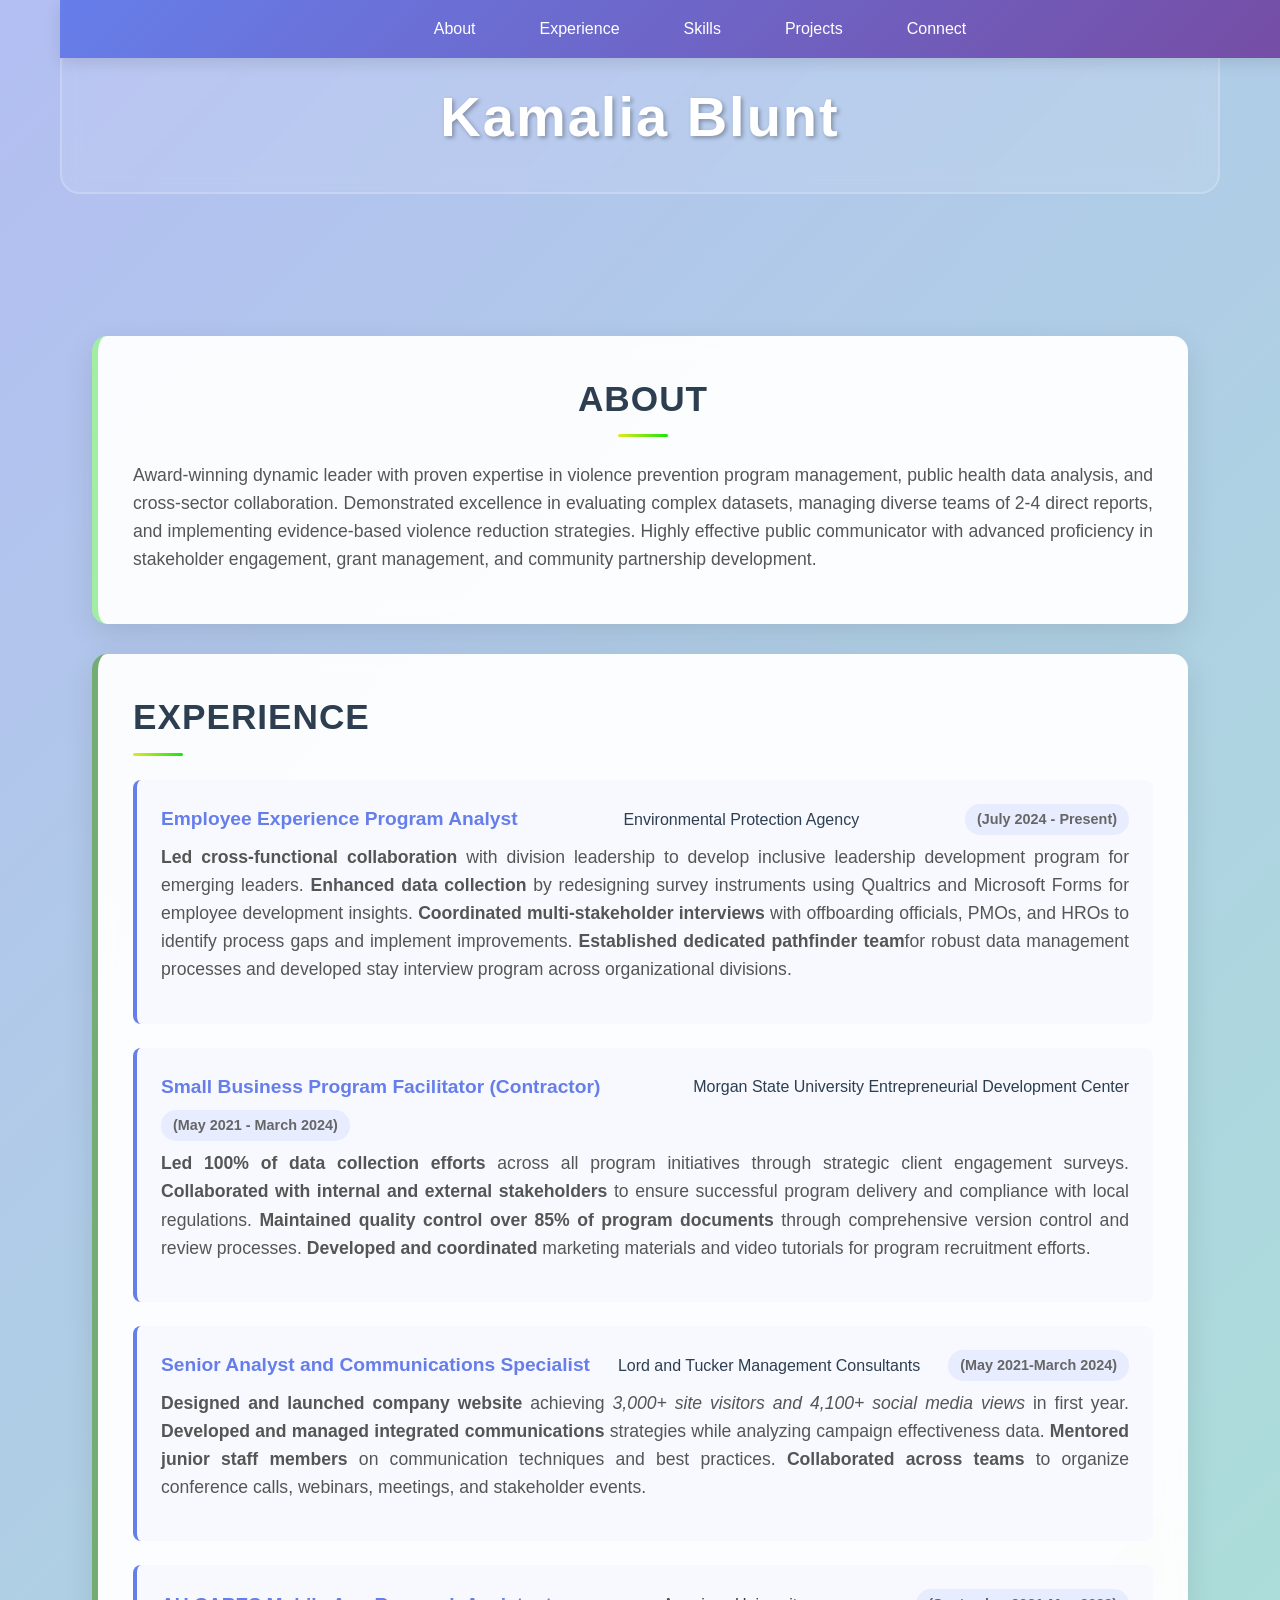
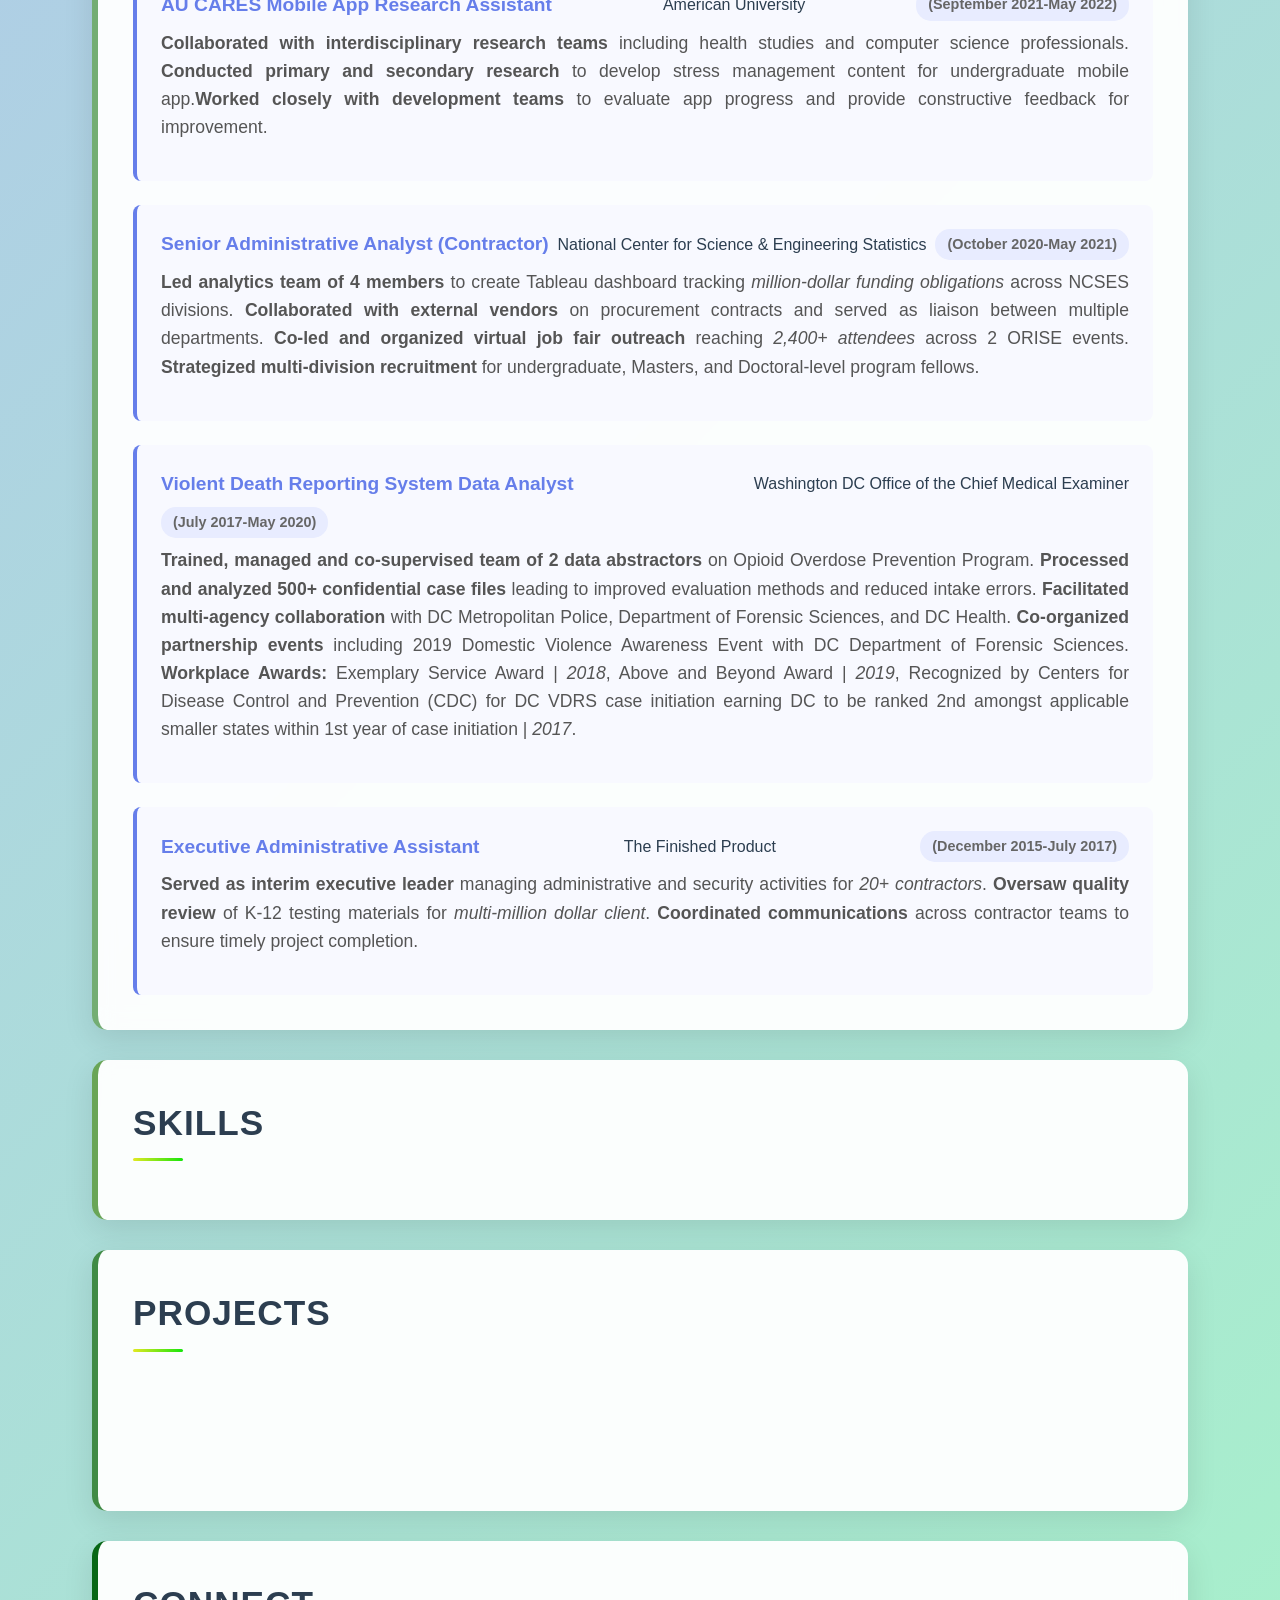
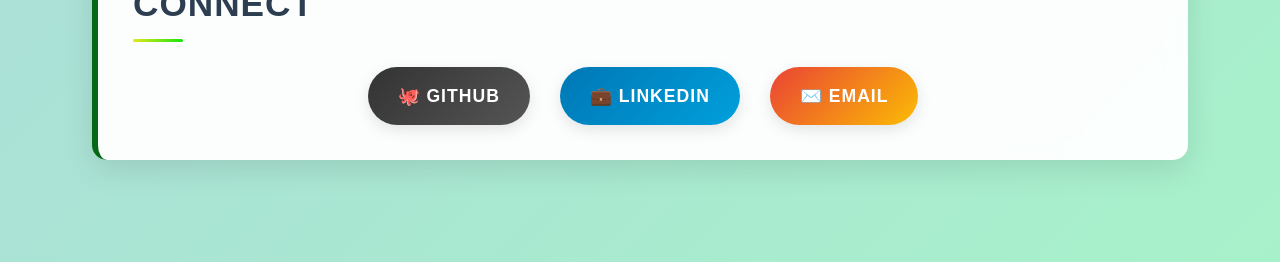
==== index.html @ 74ef7df6 "formatted styles added" ====
<!DOCTYPE html>
<html lang="en">
<head>
    <title>Kamalia Blunt's Portfolio</title>
    <meta charset="UTF-8">
    <meta name="viewport" content="width=device-width, initial-scale=1.0">
    <meta name="description" content="Kamalia's personal portfolio showcasing skills and experience">
    <meta name="keywords" content="JavaScript, portfolio">
     <link rel="stylesheet" href="css/index.css">
</head>
<body>
    <h1>Kamalia Blunt</h1>
        <header>
        <nav>
            <ul class="nav-menu">
                <li><a href="#About">About</a></li>
                <li><a href="#Experience">Experience</a></li>
                <li><a href="#Skills">Skills</a></li>
                <li><a href="#Projects">Projects</a></li>
                <li><a href="#Connect">Connect</a></li>
            </ul>
        </nav>
    </header>
    
    <main>
    <section id="About">
        <h2>About</h2>
        <p>Award-winning dynamic leader with proven expertise in violence prevention program management, public health data analysis, and cross-sector collaboration. Demonstrated excellence in evaluating complex datasets, managing diverse teams of 2-4 direct reports, and implementing evidence-based violence reduction strategies. Highly effective public communicator with advanced proficiency in stakeholder engagement, grant management, and community partnership development.</p>
    </section>
    
    <section id="Experience">
        <h2>Experience</h2>
        <div class="experience-container">
                <div class="job">
                    <div class="job-header">
                        <h3 class="job-title">Employee Experience Program Analyst</h3>
                        <span class="company">Environmental Protection Agency</span>
                        <span class="job-date">(July 2024 - Present)</span>
                    </div>
                    <p class="job-description"> <strong>Led cross-functional collaboration </strong>with division leadership to develop inclusive leadership development program for emerging leaders. <strong>Enhanced data collection</strong> by redesigning survey instruments using Qualtrics and Microsoft Forms for employee development insights. <strong>Coordinated multi-stakeholder interviews </strong>with offboarding officials, PMOs, and HROs to identify process gaps and implement improvements. <strong>Established dedicated pathfinder team</strong>for robust data management processes and developed stay interview program across organizational divisions.
</p>
                </div>

                                <div class="job">
                    <div class="job-header">
                        <h3 class="job-title">Small Business Program Facilitator (Contractor) </h3>
                        <span class="company">Morgan State University Entrepreneurial Development Center</span>
                        <span class="job-date">(May 2021 - March 2024)</span>
                    </div>
                    <p class="job-description"> <strong>Led 100% of data collection efforts</strong> across all program initiatives through strategic client engagement surveys. <strong> Collaborated with internal and external stakeholders </strong> to ensure successful program delivery and compliance with local regulations. <strong> Maintained quality control over 85% of program documents</strong> through comprehensive version control and review processes. <strong>Developed and coordinated </strong>marketing materials and video tutorials for program recruitment efforts.
</p>
                </div>
                
                                <div class="job">
                    <div class="job-header">
                        <h3 class="job-title">Senior Analyst and Communications Specialist</h3>
                        <span class="company">Lord and Tucker Management Consultants</span>
                        <span class="job-date">(May 2021-March 2024) </span>
                    </div>
                    <p class="job-description"> <strong>Designed and launched company website </strong>achieving <em>3,000+ site visitors and 4,100+ social media views </em>in first year. <strong>Developed and managed integrated communications </strong>strategies while analyzing campaign effectiveness data. <strong>Mentored junior staff members  </strong>on communication techniques and best practices. <strong>Collaborated across teams </strong>to organize conference calls, webinars, meetings, and stakeholder events.
</p>
                </div>

                                <div class="job">
                    <div class="job-header">
                        <h3 class="job-title">AU CARES Mobile App Research Assistant</h3>
                        <span class="company">American University</span>
                        <span class="job-date">(September 2021-May 2022) </span>
                    </div>
                    <p class="job-description"> <strong>Collaborated with interdisciplinary research teams </strong>including health studies and computer science professionals. <strong>Conducted primary and secondary research </strong> to develop stress management content for undergraduate mobile app.<strong>Worked closely with development teams </strong> to evaluate app progress and provide constructive feedback for improvement.
</p>
                </div>


                                <div class="job">
                    <div class="job-header">
                        <h3 class="job-title">Senior Administrative Analyst (Contractor)</h3>
                        <span class="company">National Center for Science & Engineering Statistics</span>
                        <span class="job-date">(October 2020-May 2021) </span>
                    </div>
                    <p class="job-description"> <strong>Led analytics team of 4 members</strong> to create Tableau dashboard tracking <em>million-dollar funding obligations</em> across NCSES divisions. <strong>Collaborated with external vendors </strong> on procurement contracts and served as liaison between multiple departments. <strong>Co-led and organized virtual job fair outreach </strong> reaching <em> 2,400+ attendees </em> across 2 ORISE events. <strong>Strategized multi-division recruitment</strong> for undergraduate, Masters, and Doctoral-level program fellows.
</p>
                </div>

                                <div class="job">
                    <div class="job-header">
                        <h3 class="job-title">Violent Death Reporting System Data Analyst </h3>
                        <span class="company">Washington DC Office of the Chief Medical Examiner</span>
                        <span class="job-date">(July 2017-May 2020) </span>
                    </div>
                    <p class="job-description"> <strong>Trained, managed and co-supervised team of 2 data abstractors </strong> on Opioid Overdose Prevention Program. <strong>Processed and analyzed 500+ confidential case files </strong> leading to improved evaluation methods and reduced intake errors. <strong>Facilitated multi-agency collaboration </strong> with DC Metropolitan Police, Department of Forensic Sciences, and DC Health. <strong>Co-organized partnership events </strong> including 2019 Domestic Violence Awareness Event with DC Department of Forensic Sciences. <strong>Workplace Awards: </strong> Exemplary Service Award | <em>2018</em>, Above and Beyond Award | <em>2019</em>, Recognized by Centers for Disease Control and Prevention (CDC) for DC VDRS case initiation earning DC to be ranked 2nd amongst applicable smaller states within 1st year of case initiation | <em>2017</em>. 
</p>
                </div>

                                <div class="job">
                    <div class="job-header">
                        <h3 class="job-title">Executive Administrative Assistant</h3>
                        <span class="company">The Finished Product</span>
                        <span class="job-date">(December 2015-July 2017) </span>
                    </div>
                    <p class="job-description"> <strong>Served as interim executive leader </strong>managing administrative and security activities for <em>20+ contractors</em>. <strong>Oversaw quality review</strong> of K-12 testing materials for <em>multi-million dollar client</em>. <strong>Coordinated communications </strong>across contractor teams to ensure timely project completion. 
</p>
                </div>
            </div>
        </section>

        <section id="Skills">
            <h2>Skills</h2>
            <ul class="skills-list">
            <!-- Content will be added via JavaScript later -->
             </ul>
    </section>

    <section id="Projects">
            <h2>Projects</h2>
            <ul class="projects-list">
                <!-- GitHub projects will be added via API call using JavaScript -->
            </ul>
        </section>

    <section id="Connect">
            <h2>Connect</h2>
            <div class="social-container">
                <a href="https://github.com/B1untKam" target="_blank" class="social-link github">
                <span class="social-icon">🐙</span>
                <span class="social-text">GitHub</span>
    </a>
                <a href="https://www.linkedin.com/in/kamalia-b-18064666/" target="_blank" class="social-link linkedin">
                <span class="social-icon">💼</span>
                <span class="social-text">LinkedIn</span>
    </a>
                <a href="mailto:Blunt.Kamalia@gmail.com" class="social-link">
                <span class="social-icon">✉️</span>
                <span class="social-text">Email</span>
    </a>
  </div>
</section>
    </main>
</body>
</html>
---- css/index.css ----
:root {
            /* Colors */
            --primary-gradient: linear-gradient(135deg, #667eea 0%, #764ba2 100%);
            --background-gradient: linear-gradient(135deg, #b3bef2 0%, #a7f1ca 100%);
            --accent-gradient: linear-gradient(90deg, #e2e922, #17e50c);
            --section-bg: rgba(255, 255, 255, 0.95);
            --text-primary: #2c3e50;
            --text-secondary: #555555;
            --text-light: #666;
            
            /* Spacing */
            --spacing-xs: 0.5rem;
            --spacing-sm: 1rem;
            --spacing-md: 1.5rem;
            --spacing-lg: 2rem;
            --spacing-xl: 3rem;
            
            /* Border radius */
            --radius-sm: 8px;
            --radius-md: 15px;
            --radius-lg: 20px;
            --radius-full: 50px;
            
            /* Shadows */
            --shadow-light: 0 5px 15px rgba(0, 0, 0, 0.1);
            --shadow-medium: 0 10px 30px rgba(0, 0, 0, 0.1);
            --shadow-heavy: 0 15px 40px rgba(0, 0, 0, 0.15);
            
            /* Transitions */
            --transition-base: all 0.3s ease;
            --transition-slow: all 0.6s ease;
        }
 * {
            margin: 0;
            padding: 0;
            box-sizing: border-box;
        }

        @import url('https://fonts.googleapis.com/css2?family=Inter:wght@300;400;600;700&display=swap');

        body {
            font-family: 'Inter', sans-serif;
            background: var(--background-gradient);
            color: var(--text-primary);
            line-height: 1.6;
            min-height: 100vh;
            max-width: 1200px;
            margin: 0 auto;
            padding: 40px 20px;
        }

        /* ===== TYPOGRAPHY ===== */
        h1 {
            color: #ffffff;
            font-size: 3.5em;
            font-weight: 700;
            text-align: center;
            margin-bottom: 50px;
            text-shadow: 2px 2px 4px rgba(0, 0, 0, 0.3);
            letter-spacing: 2px;
            background: rgba(255, 255, 255, 0.1);
            padding: 30px;
            border-radius: var(--radius-lg);
            backdrop-filter: blur(10px);
            border: 2px solid rgba(255, 255, 255, 0.2);
        }

        h2 {
            color: var(--text-primary);
            font-size: 2.2em;
            font-weight: 600;
            margin-bottom: var(--spacing-md);
            text-transform: uppercase;
            letter-spacing: 1px;
            position: relative;
            padding-bottom: 10px;
        }

        h2::after {
            content: '';
            position: absolute;
            bottom: 0;
            left: 0;
            width: 50px;
            height: 3px;
            background: var(--accent-gradient);
            border-radius: 2px;
        }

        p {
            font-size: 1.1em;
            font-weight: 400;
            color: var(--text-secondary);
            margin-bottom: var(--spacing-sm);
            text-align: justify;
        }

        /* ===== NAVIGATION ===== */
        header {
            background: var(--primary-gradient);
            padding: var(--spacing-sm) 0;
            position: fixed;
            top: 0;
            width: 100%;
            z-index: 1000;
            box-shadow: var(--shadow-light);
        }

        .nav-menu {
            display: flex;
            justify-content: center;
            list-style: none;
            gap: var(--spacing-lg);
        }

        .nav-menu a {
            color: white;
            text-decoration: none;
            font-weight: 500;
            padding: var(--spacing-xs) var(--spacing-sm);
            border-radius: 25px;
            transition: var(--transition-base);
        }

        .nav-menu a:hover {
            background: rgba(255, 255, 255, 0.2);
            transform: translateY(-2px);
        }

        /* ===== LAYOUT ===== */
        main {
            margin-top: 80px;
            max-width: 1200px;
            margin-left: auto;
            margin-right: auto;
            padding: var(--spacing-lg);
        }

        /* ===== SECTIONS ===== */
        section {
            background: var(--section-bg);
            margin: 30px 0;
            padding: 35px;
            border-radius: var(--radius-md);
            box-shadow: var(--shadow-medium);
            backdrop-filter: blur(10px);
            transition: var(--transition-base);
            animation: fadeInUp 0.6s ease forwards;
        }

        section:hover {
            transform: translateY(-5px);
            box-shadow: var(--shadow-heavy);
        }

        /* Section-specific border colors */
        #About {
            border-left: 6px solid #a1eda4;
            text-align: center;
            animation-delay: 0.1s;
        }

        #About h2::after {
            left: 50%;
            transform: translateX(-50%);
        }

        #Experience {
            border-left: 6px solid #73ad73;
            animation-delay: 0.2s;
        }

        #Skills {
            border-left: 6px solid #69a556;
            animation-delay: 0.3s;
        }

        #Projects {
            border-left: 6px solid #408b45;
            animation-delay: 0.4s;
        }

        #Connect {
            border-left: 6px solid #086716;
            animation-delay: 0.5s;
        }

        /* ===== EXPERIENCE SECTION ===== */
        .experience-container {
            display: flex;
            flex-direction: column;
            gap: var(--spacing-md);
        }

        .job {
            padding: var(--spacing-md);
            border-left: 4px solid #667eea;
            background: #f8f9ff;
            border-radius: var(--radius-sm);
            transition: var(--transition-base);
        }

        .job:hover {
            transform: translateX(5px);
            box-shadow: 0 3px 10px rgba(102, 126, 234, 0.2);
        }

        .job-header {
            display: flex;
            justify-content: space-between;
            align-items: center;
            margin-bottom: var(--spacing-xs);
            flex-wrap: wrap;
            gap: var(--spacing-xs);
        }

        .job-title {
            color: #667eea;
            font-size: 1.2rem;
            margin: 0;
        }

        .job-date {
            color: var(--text-light);
            font-weight: bold;
            background: #e8ecff;
            padding: 0.25rem 0.75rem;
            border-radius: 15px;
            font-size: 0.9rem;
        }

        .job-description {
            color: var(--text-secondary);
            line-height: 1.6;
            margin-top: var(--spacing-xs);
        }

        /* ===== SKILLS SECTION ===== */
        .experience-grid {
            display: grid;
            grid-template-columns: repeat(auto-fit, minmax(300px, 1fr));
            gap: var(--spacing-sm);
            margin-top: 25px;
        }

        .experience-item {
            background: linear-gradient(135deg, #f093fb 0%, #f5576c 100%);
            color: white;
            padding: var(--spacing-sm);
            border-radius: 12px;
            font-weight: 500;
            box-shadow: 0 5px 15px rgba(240, 147, 251, 0.3);
            transition: var(--transition-base);
            position: relative;
            overflow: hidden;
        }

        .experience-item::before {
            content: '▶';
            position: absolute;
            top: 15px;
            right: 15px;
            font-size: 1.2em;
            opacity: 0.7;
        }

        .experience-item:hover {
            transform: translateY(-3px);
            box-shadow: 0 8px 25px rgba(240, 147, 251, 0.4);
        }

        .skill-title {
            font-weight: 600;
            margin-bottom: 8px;
            font-size: 1.1em;
        }

        .skill-description {
            font-weight: 400;
            opacity: 0.95;
            line-height: 1.5;
        }

        /* ===== PROJECTS SECTION ===== */
        .projects-list {
            list-style: none;
            min-height: 100px;
            display: flex;
            align-items: center;
            justify-content: center;
            color: #888;
            font-style: italic;
        }

        .projects-list:empty::after {
            content: "Projects will be loaded via JavaScript...";
        }

        /* ===== CONNECT SECTION ===== */
        .social-container {
            display: flex;
            justify-content: center;
            gap: 30px;
            flex-wrap: wrap;
            margin-top: 25px;
        }

        .social-link {
            display: inline-block;
            padding: 15px 30px;
            text-decoration: none;
            font-weight: 600;
            font-size: 1.1em;
            border-radius: var(--radius-full);
            transition: var(--transition-base);
            text-transform: uppercase;
            letter-spacing: 1px;
            position: relative;
            overflow: hidden;
            box-shadow: var(--shadow-light);
        }

        /* Social link variants */
        .social-link[href*="github"] {
            background: linear-gradient(135deg, #333333, #555555);
            color: white;
        }

        .social-link[href*="github"]:hover {
            background: linear-gradient(135deg, #555555, #777777);
        }

        .social-link[href*="linkedin"] {
            background: linear-gradient(135deg, #0077B5, #00A0DC);
            color: white;
        }

        .social-link[href*="linkedin"]:hover {
            background: linear-gradient(135deg, #00A0DC, #0077B5);
        }

        .social-link[href*="mailto"] {
            background: linear-gradient(135deg, #EA4335, #FBBC04);
            color: white;
        }

        .social-link[href*="mailto"]:hover {
            background: linear-gradient(135deg, #FBBC04, #EA4335);
        }

        .social-link:hover {
            transform: translateY(-3px);
            box-shadow: 0 10px 25px rgba(0, 0, 0, 0.2);
        }

        /* ===== ANIMATIONS ===== */
        @keyframes fadeInUp {
            from {
                opacity: 0;
                transform: translateY(30px);
            }
            to {
                opacity: 1;
                transform: translateY(0);
            }
        }

        /* ===== RESPONSIVE DESIGN ===== */
        @media (max-width: 768px) {
            body {
                padding-top: 100px;
                padding-left: 10px;
                padding-right: 10px;
            }
            
            .nav-menu {
                gap: 15px;
                padding: 10px;
            }
            
            .nav-menu a {
                padding: 8px 15px;
                font-size: 1em;
            }
            
            h1 {
                font-size: 2.5em;
                padding: var(--spacing-sm);
                margin: 30px 0;
            }
            
            section {
                padding: 25px;
                margin: var(--spacing-sm) 0;
            }
            
            .experience-container {
                gap: 15px;
            }
            
            .job-header {
                flex-direction: column;
                align-items: flex-start;
                gap: 5px;
            }
            
            .job-date {
                align-self: flex-start;
            }

        .social-container {
        display: flex;
        flex-direction: column;
        align-items: center;
        gap: var(--spacing-sm);
        padding: 20px; 
        }

        .social-link {
        width: 200px;
        text-align: center;
        padding: 12px 24px;
        background-color: #007bff;
        color: white;
        text-decoration: none;
        border-radius: 6px;
        border: none;
        font-weight: 500;
        transition: all 0.3s ease;
        display: inline-block;
        cursor: pointer;
        }

        .social-link:hover {
        background-color: #0056b3;
        transform: translateY(-2px);
        box-shadow: 0 4px 8px rgba(0, 0, 0, 0.2);
        }

        .social-link:active {
        transform: translateY(0);
        }
        }
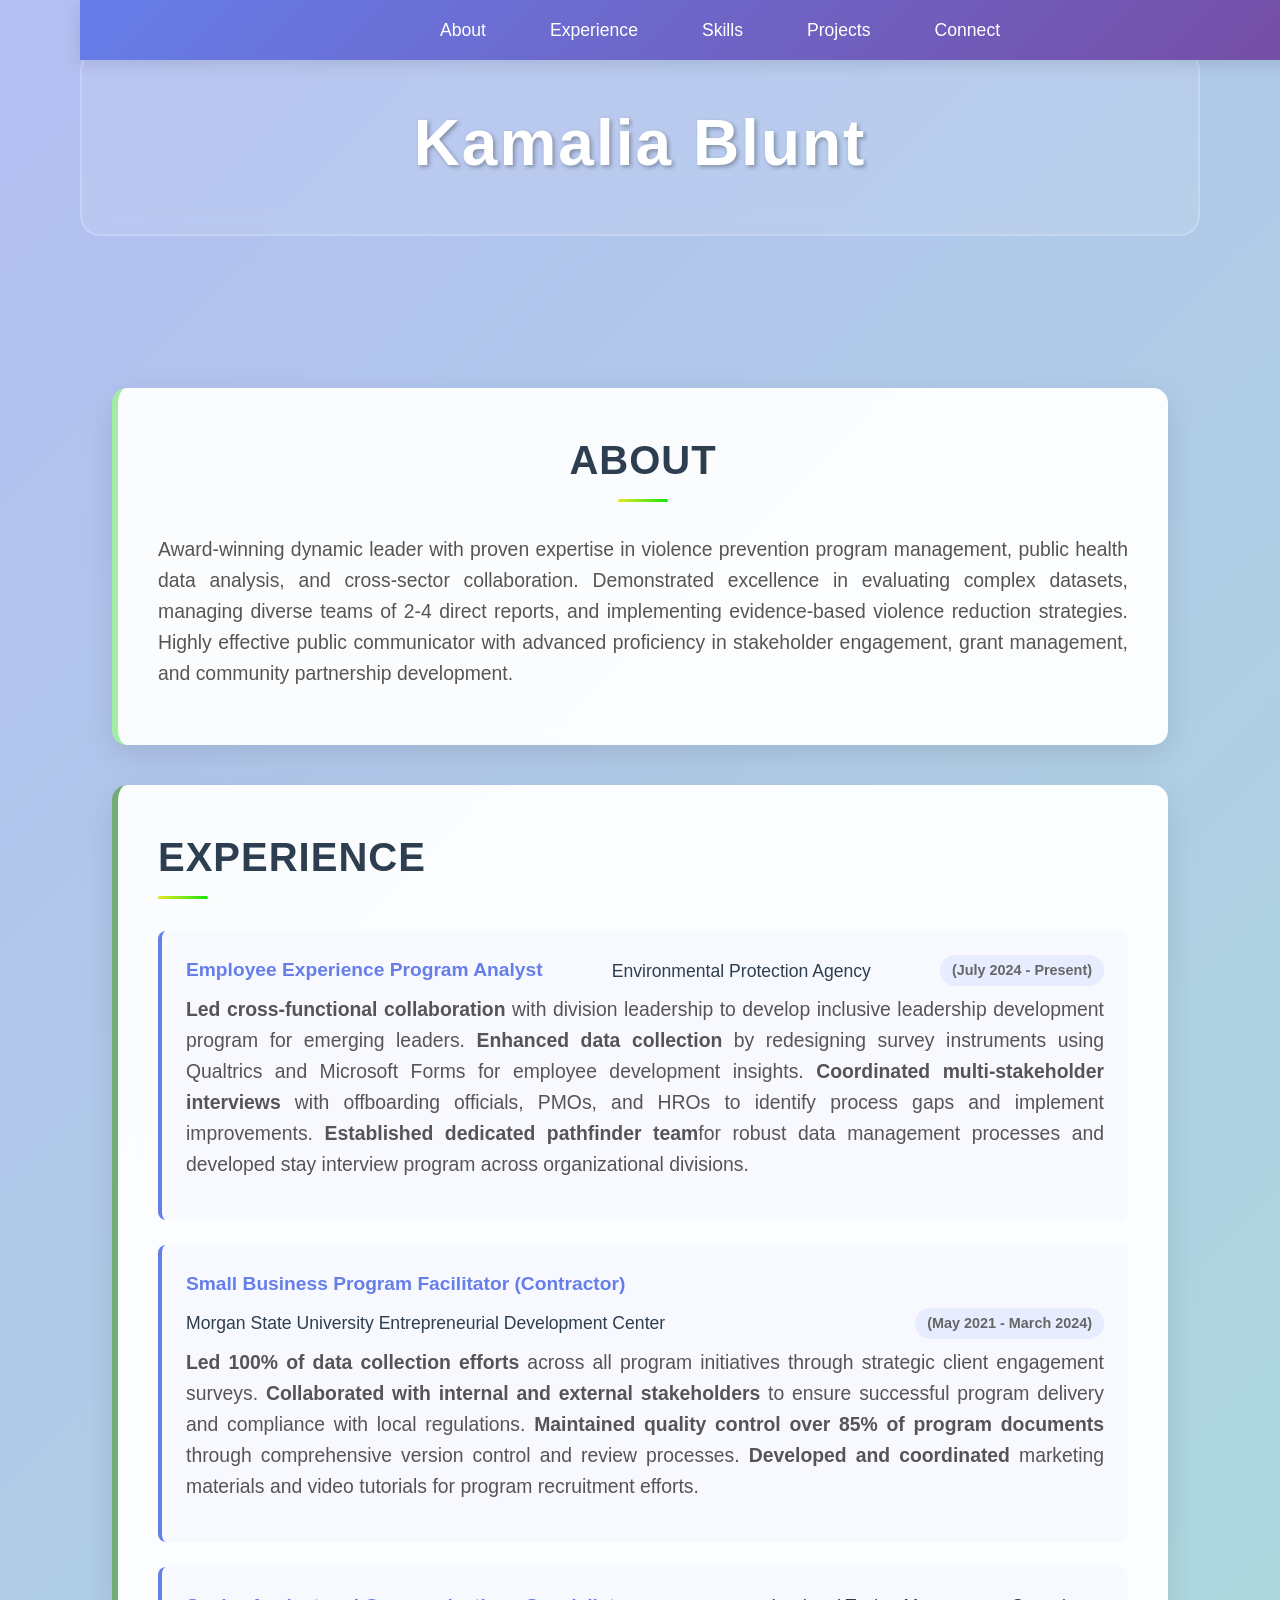
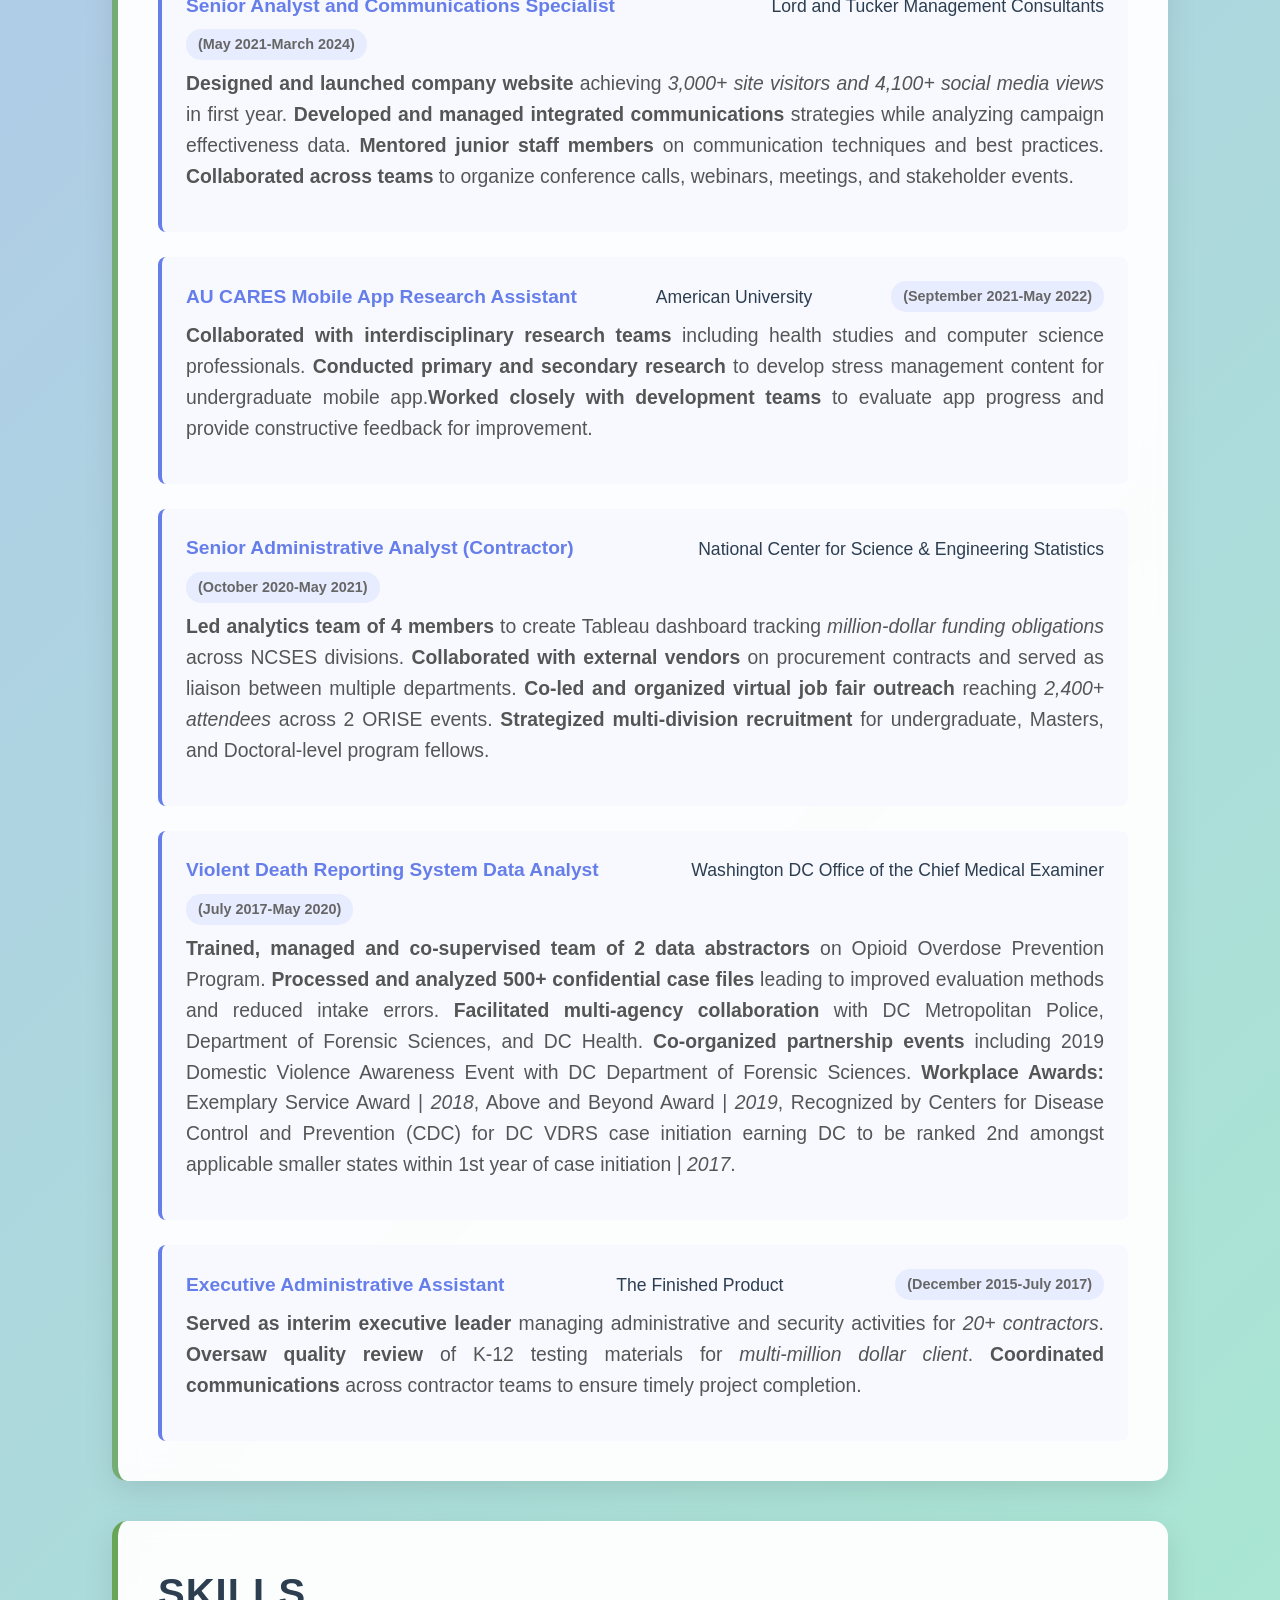
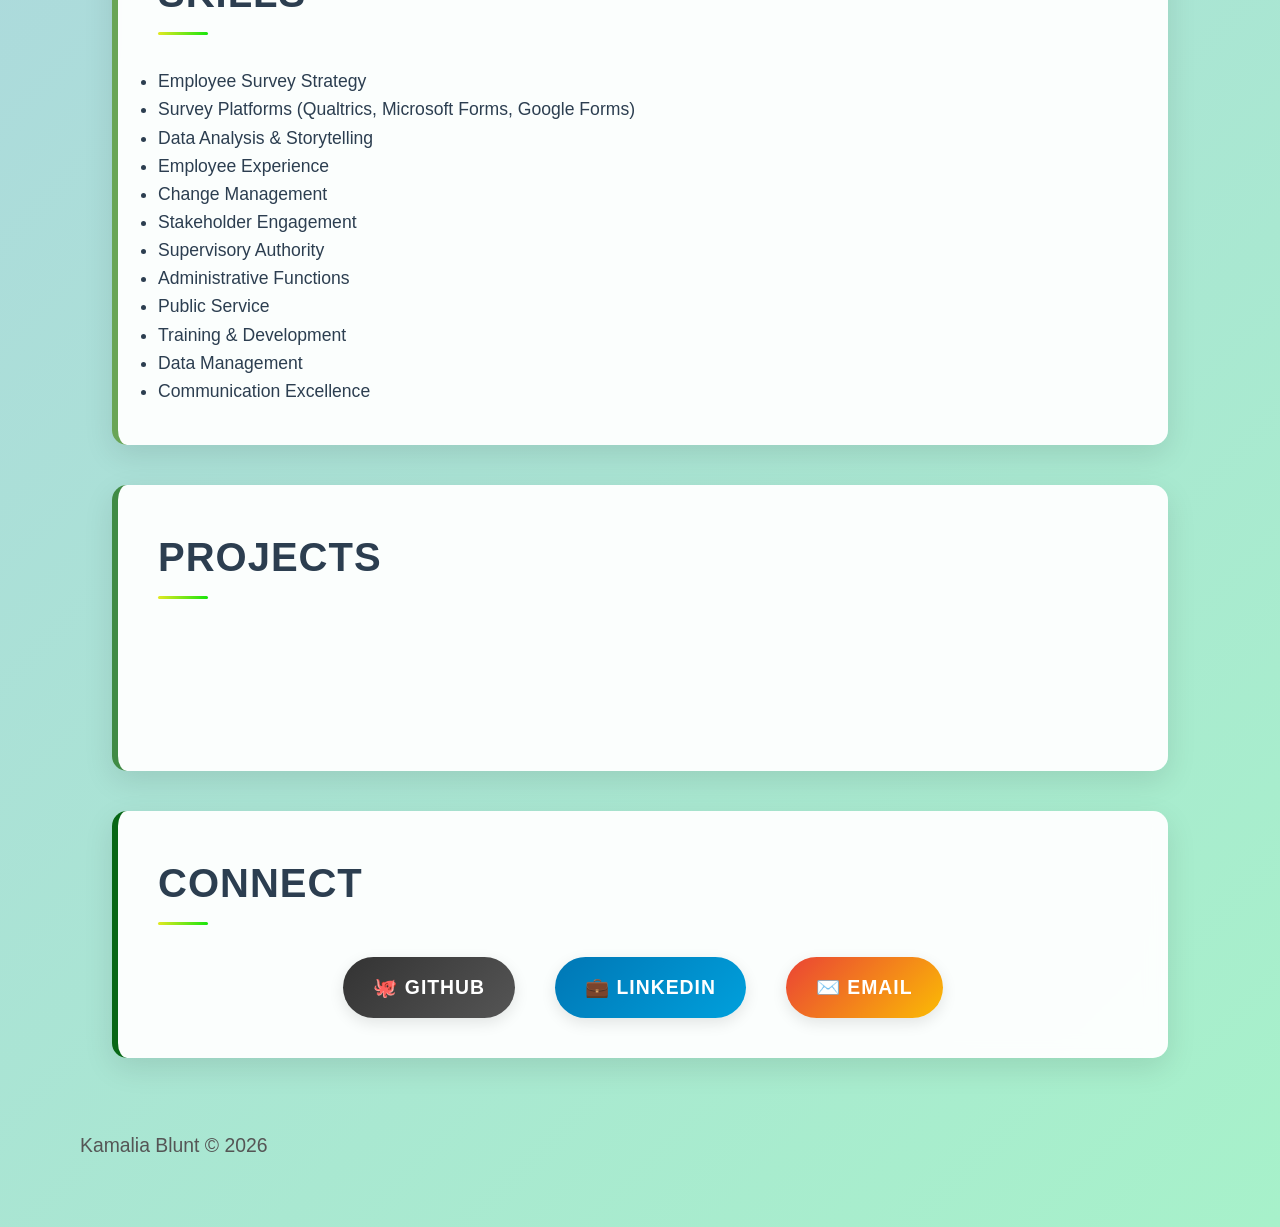
==== commit 0193065a: "js added, created footer and skills" ====
--- a/index.html
+++ b/index.html
@@ -136,5 +136,6 @@
   </div>
 </section>
     </main>
+    <script src="js/index.js"></script>
 </body>
 </html>
--- a/css/index.css
+++ b/css/index.css
@@ -366,60 +366,153 @@
         }
 
         /* ===== RESPONSIVE DESIGN ===== */
-        @media (max-width: 768px) {
-            body {
-                padding-top: 100px;
-                padding-left: 10px;
-                padding-right: 10px;
-            }
-            
-            .nav-menu {
-                gap: 15px;
-                padding: 10px;
-            }
-            
-            .nav-menu a {
-                padding: 8px 15px;
-                font-size: 1em;
-            }
-            
-            h1 {
-                font-size: 2.5em;
-                padding: var(--spacing-sm);
-                margin: 30px 0;
-            }
-            
-            section {
-                padding: 25px;
-                margin: var(--spacing-sm) 0;
-            }
-            
-            .experience-container {
-                gap: 15px;
-            }
-            
-            .job-header {
-                flex-direction: column;
-                align-items: flex-start;
-                gap: 5px;
-            }
-            
-            .job-date {
-                align-self: flex-start;
-            }
-
-        .social-container {
+       /* MOBILE FIRST MEDIA QUERIES */
+/* =========================== */
+
+/* TABLET STYLES (768px - 1024px) */
+@media (min-width: 768px) and (max-width: 1024px) {
+    /* Header changes */
+    h1 {
+        font-size: 3rem; /* 1st change */
+        letter-spacing: 1.5px; /* 2nd change */
+    }
+    
+    h2 {
+        font-size: 2rem; /* 1st change */
+        color: #764ba2; /* 2nd change */
+    }
+    
+    /* Navigation changes */
+    .nav-menu {
+        gap: 25px; /* 1st change */
+        padding: 15px 20px; /* 2nd change */
+    }
+    
+    /* Section changes */
+    section {
+        padding: 30px; /* 1st change */
+        margin: 25px 0; /* 2nd change */
+    }
+    
+    /* Experience grid for tablet */
+    .experience-grid {
+        grid-template-columns: repeat(2, 1fr); /* 1st change */
+        gap: 20px; /* 2nd change */
+    }
+    
+    /* Social container for tablet */
+    .social-container {
+        justify-content: space-around; /* 1st change */
+        gap: 20px; /* 2nd change */
+    }
+}
+
+/* DESKTOP STYLES (1025px and up) */
+@media (min-width: 1025px) {
+    /* Header changes */
+    h1 {
+        font-size: 4rem; /* 1st change */
+        padding: 40px; /* 2nd change */
+    }
+    
+    h2 {
+        font-size: 2.5rem; /* 1st change */
+        margin-bottom: 2rem; /* 2nd change */
+    }
+    
+    /* Body changes */
+    body {
+        padding: 50px 40px; /* 1st change */
+        font-size: 1.1rem; /* 2nd change */
+    }
+    
+    /* Section changes */
+    section {
+        padding: 40px; /* 1st change */
+        margin: 40px 0; /* 2nd change */
+    }
+    
+    /* Experience grid for desktop */
+    .experience-grid {
+        grid-template-columns: repeat(3, 1fr); /* 1st change */
+        gap: 30px; /* 2nd change */
+    }
+    
+    /* Social container for desktop */
+    .social-container {
+        gap: 40px; /* 1st change */
+        margin-top: 30px; /* 2nd change */
+    }
+    
+    /* Job container enhancement */
+    .experience-container {
+        display: grid; /* STRETCH GOAL: Converting to grid */
+        grid-template-columns: 1fr;
+        gap: 25px;
+    }
+}
+
+/* MOBILE STYLES (Updated your existing mobile query) */
+@media (max-width: 767px) {
+    body {
+        padding: 100px 10px 10px 10px; /* 1st change */
+        font-size: 0.9rem; /* 2nd change */
+    }
+    
+    .nav-menu {
+        gap: 10px; /* 1st change */
+        padding: 8px; /* 2nd change */
+    }
+    
+    .nav-menu a {
+        padding: 6px 12px; /* 1st change */
+        font-size: 0.9em; /* 2nd change */
+    }
+    
+    h1 {
+        font-size: 2.2em; /* 1st change */
+        padding: 20px; /* 2nd change */
+        margin: 20px 0;
+    }
+    
+    h2 {
+        font-size: 1.8rem; /* 1st change */
+        text-align: center; /* 2nd change */
+    }
+    
+    section {
+        padding: 20px; /* 1st change */
+        margin: 15px 0; /* 2nd change */
+    }
+    
+    .experience-container {
+        gap: 10px; /* 1st change */
+        display: flex; /* 2nd change - keeping flex for mobile */
+        flex-direction: column;
+    }
+    
+    .job-header {
+        flex-direction: column;
+        align-items: flex-start;
+        gap: 5px;
+    }
+    
+    .job-date {
+        align-self: flex-start;
+    }
+
+    .social-container {
         display: flex;
         flex-direction: column;
         align-items: center;
-        gap: var(--spacing-sm);
-        padding: 20px; 
-        }
-
-        .social-link {
-        width: 200px;
+        gap: 15px; /* 1st change */
+        padding: 15px; /* 2nd change */
+    }
+
+    .social-link {
+        width: 180px; /* 1st change */
+        padding: 10px 20px; /* 2nd change */
         text-align: center;
-        padding: 12px 24px;
         background-color: #007bff;
         color: white;
         text-decoration: none;
@@ -429,15 +522,15 @@
         transition: all 0.3s ease;
         display: inline-block;
         cursor: pointer;
-        }
-
-        .social-link:hover {
+    }
+
+    .social-link:hover {
         background-color: #0056b3;
         transform: translateY(-2px);
         box-shadow: 0 4px 8px rgba(0, 0, 0, 0.2);
-        }
-
-        .social-link:active {
+    }
+
+    .social-link:active {
         transform: translateY(0);
-        }
-        }+    }
+}
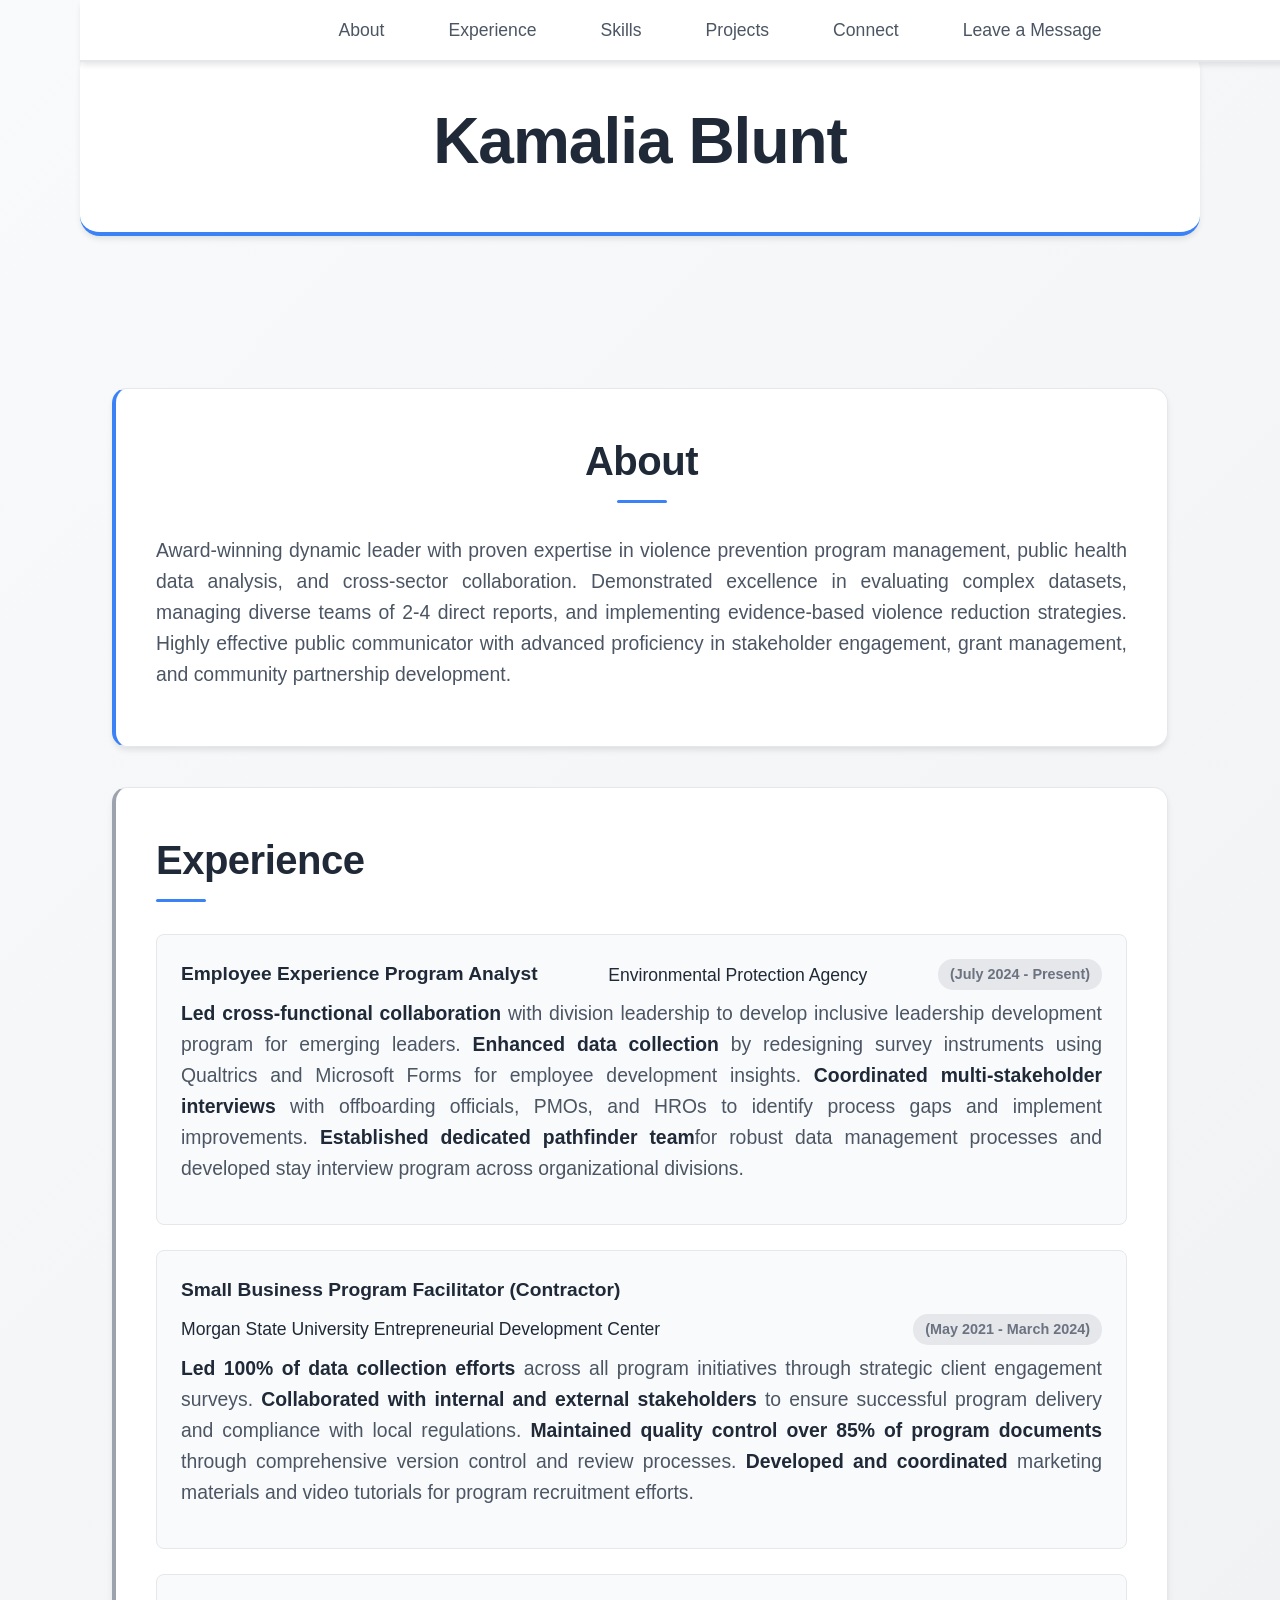
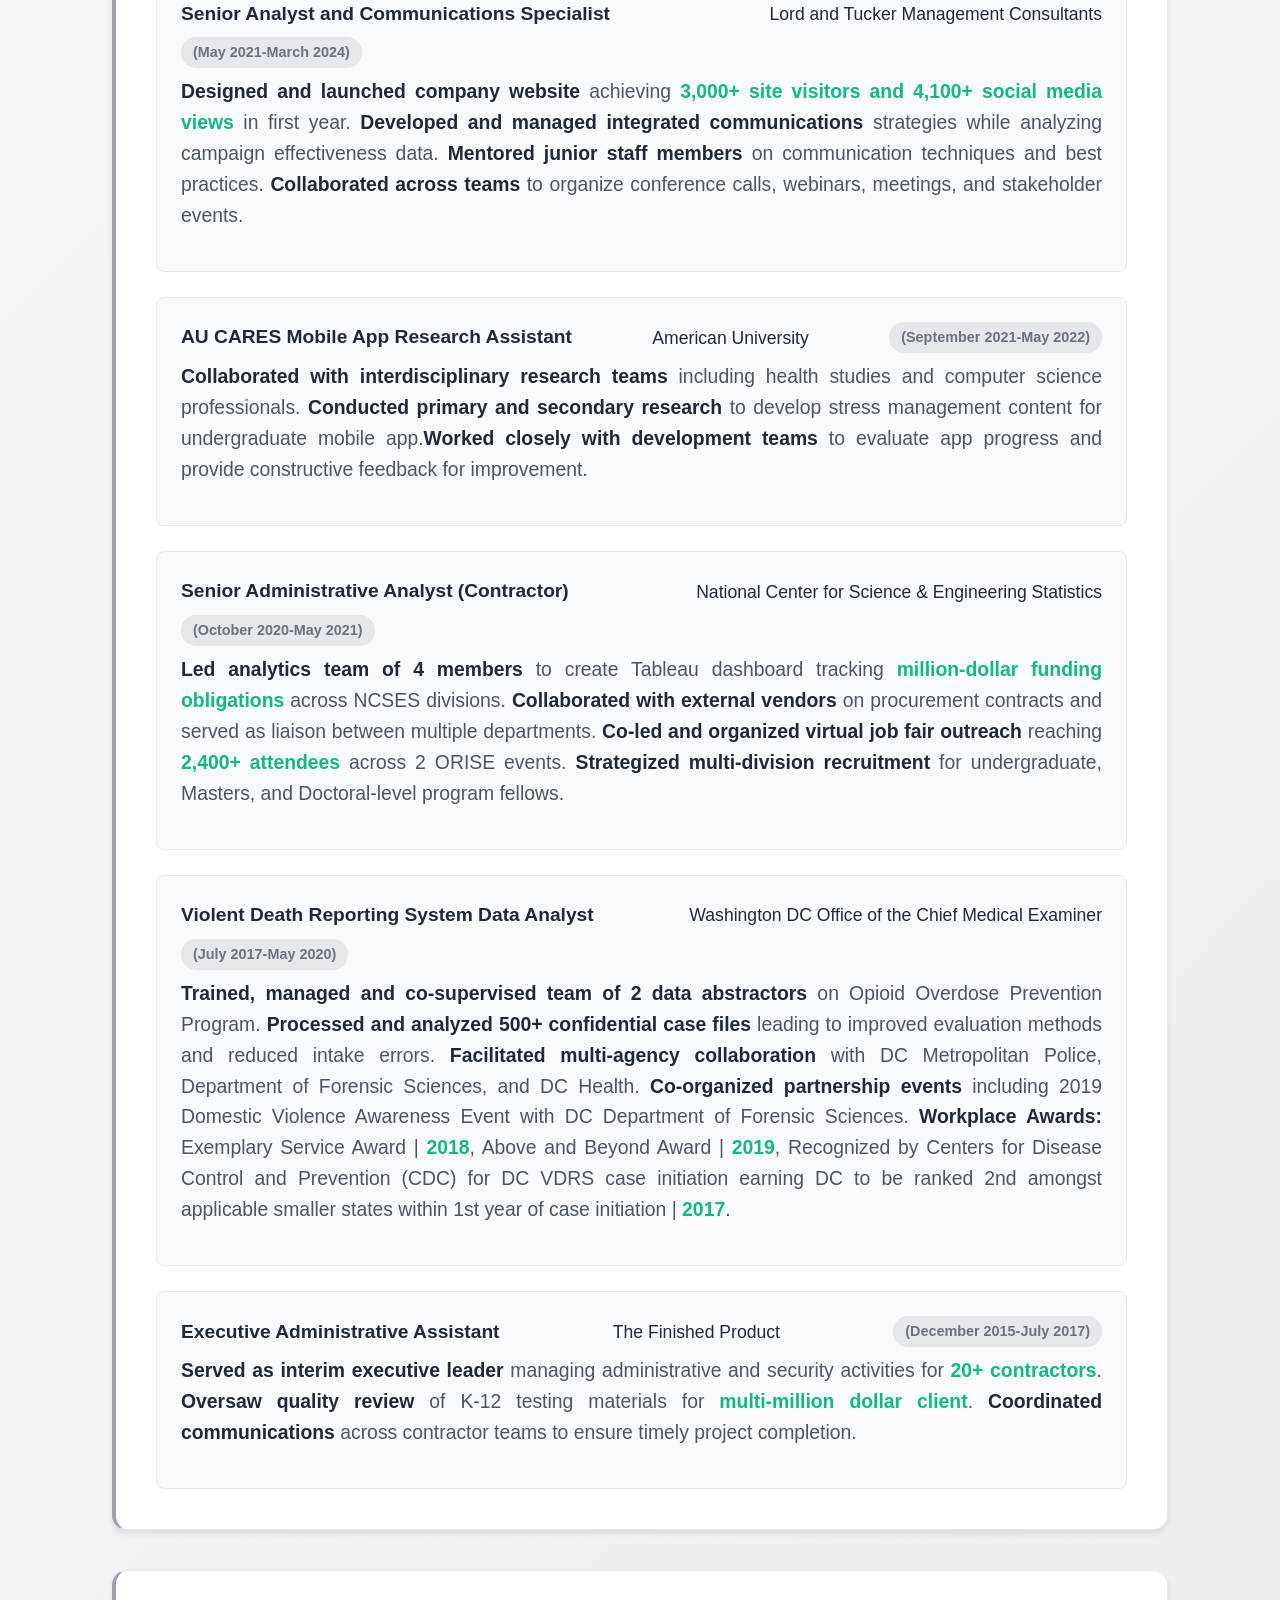
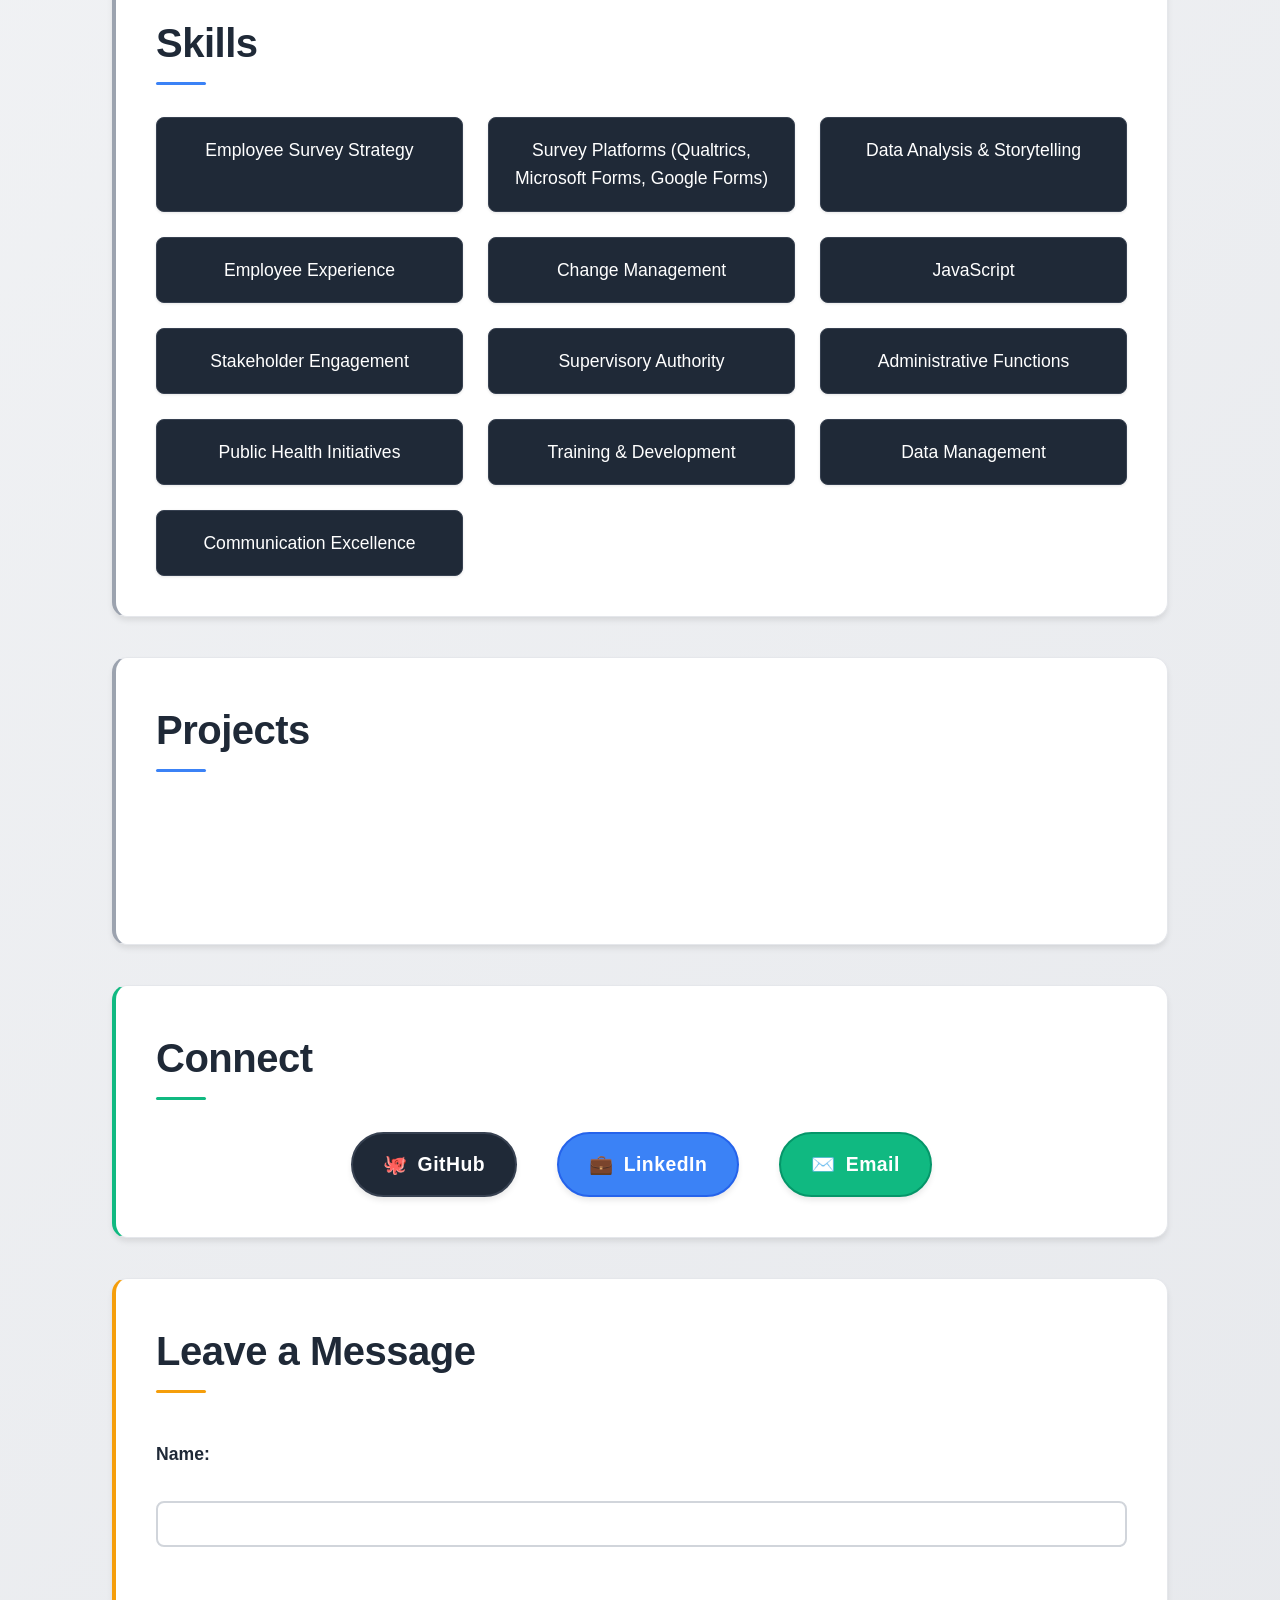
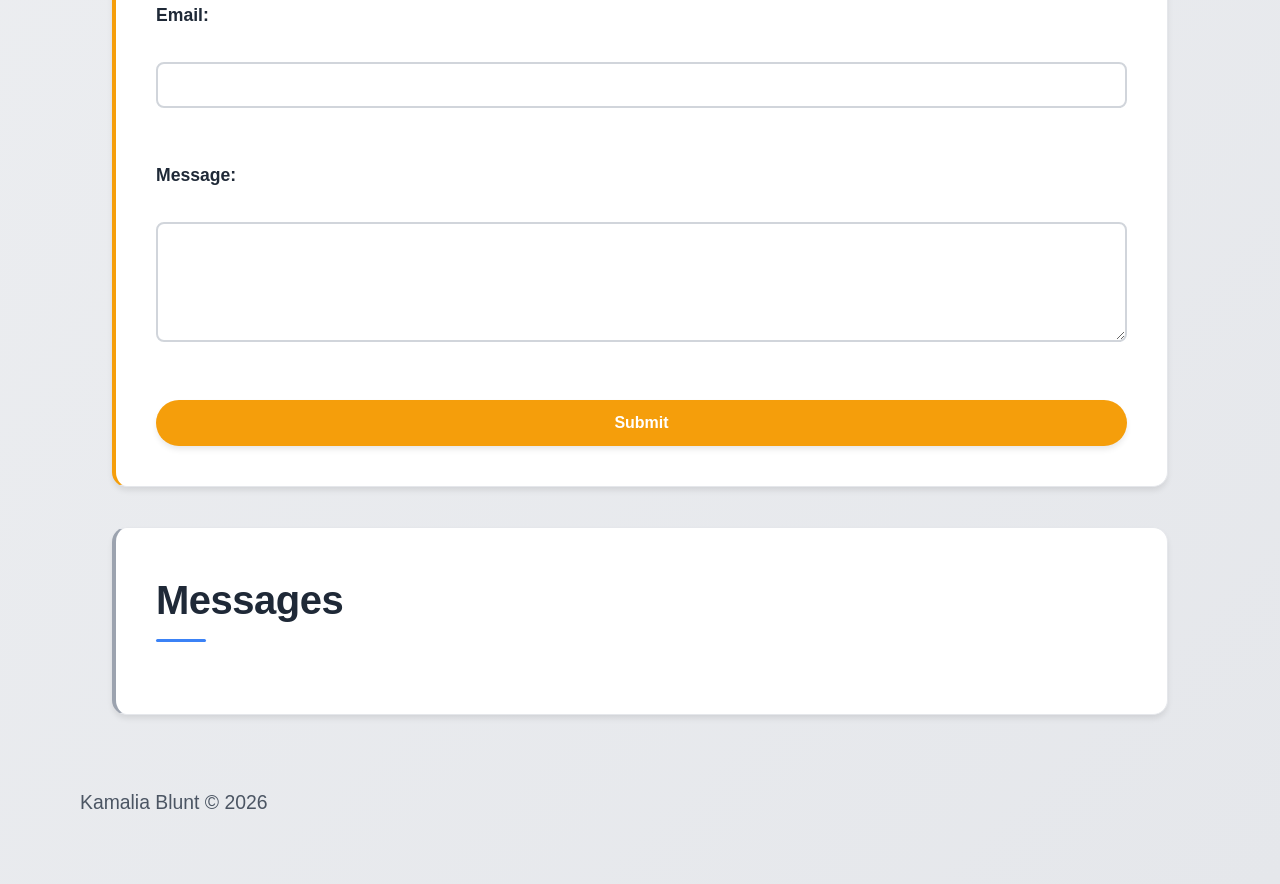
==== commit 0ad9ae42: "form and functionality added-EDITED" ====
--- a/index.html
+++ b/index.html
@@ -18,6 +18,7 @@
                 <li><a href="#Skills">Skills</a></li>
                 <li><a href="#Projects">Projects</a></li>
                 <li><a href="#Connect">Connect</a></li>
+                <li><a href="#leave-message">Leave a Message</a></li>
             </ul>
         </nav>
     </header>
@@ -70,7 +71,6 @@
                     <p class="job-description"> <strong>Collaborated with interdisciplinary research teams </strong>including health studies and computer science professionals. <strong>Conducted primary and secondary research </strong> to develop stress management content for undergraduate mobile app.<strong>Worked closely with development teams </strong> to evaluate app progress and provide constructive feedback for improvement.
 </p>
                 </div>
-
 
                                 <div class="job">
                     <div class="job-header">
@@ -135,6 +135,28 @@
     </a>
   </div>
 </section>
+
+    <section id="leave-message">
+        <h2>Leave a Message</h2>
+        <form name="leave_message">
+            <label for="usersName">Name:</label><br>
+            <input type="text" id="usersName" name="usersName" required><br>
+            
+            <label for="usersEmail">Email:</label><br>
+            <input type="email" id="usersEmail" name="usersEmail" required><br>
+            
+            <label for="usersMessage">Message:</label><br>
+            <textarea id="usersMessage" name="usersMessage" required></textarea><br>
+            
+            <button type="submit">Submit</button>
+        </form>
+    </section>
+
+    <section id="messages">
+        <h2>Messages</h2>
+        <ul></ul>
+    </section>
+
     </main>
     <script src="js/index.js"></script>
 </body>
--- a/css/index.css
+++ b/css/index.css
@@ -1,494 +1,661 @@
- :root {
-            /* Colors */
-            --primary-gradient: linear-gradient(135deg, #667eea 0%, #764ba2 100%);
-            --background-gradient: linear-gradient(135deg, #b3bef2 0%, #a7f1ca 100%);
-            --accent-gradient: linear-gradient(90deg, #e2e922, #17e50c);
-            --section-bg: rgba(255, 255, 255, 0.95);
-            --text-primary: #2c3e50;
-            --text-secondary: #555555;
-            --text-light: #666;
-            
-            /* Spacing */
-            --spacing-xs: 0.5rem;
-            --spacing-sm: 1rem;
-            --spacing-md: 1.5rem;
-            --spacing-lg: 2rem;
-            --spacing-xl: 3rem;
-            
-            /* Border radius */
-            --radius-sm: 8px;
-            --radius-md: 15px;
-            --radius-lg: 20px;
-            --radius-full: 50px;
-            
-            /* Shadows */
-            --shadow-light: 0 5px 15px rgba(0, 0, 0, 0.1);
-            --shadow-medium: 0 10px 30px rgba(0, 0, 0, 0.1);
-            --shadow-heavy: 0 15px 40px rgba(0, 0, 0, 0.15);
-            
-            /* Transitions */
-            --transition-base: all 0.3s ease;
-            --transition-slow: all 0.6s ease;
-        }
- * {
-            margin: 0;
-            padding: 0;
-            box-sizing: border-box;
-        }
-
-        @import url('https://fonts.googleapis.com/css2?family=Inter:wght@300;400;600;700&display=swap');
-
-        body {
-            font-family: 'Inter', sans-serif;
-            background: var(--background-gradient);
-            color: var(--text-primary);
-            line-height: 1.6;
-            min-height: 100vh;
-            max-width: 1200px;
-            margin: 0 auto;
-            padding: 40px 20px;
-        }
-
-        /* ===== TYPOGRAPHY ===== */
-        h1 {
-            color: #ffffff;
-            font-size: 3.5em;
-            font-weight: 700;
-            text-align: center;
-            margin-bottom: 50px;
-            text-shadow: 2px 2px 4px rgba(0, 0, 0, 0.3);
-            letter-spacing: 2px;
-            background: rgba(255, 255, 255, 0.1);
-            padding: 30px;
-            border-radius: var(--radius-lg);
-            backdrop-filter: blur(10px);
-            border: 2px solid rgba(255, 255, 255, 0.2);
-        }
-
-        h2 {
-            color: var(--text-primary);
-            font-size: 2.2em;
-            font-weight: 600;
-            margin-bottom: var(--spacing-md);
-            text-transform: uppercase;
-            letter-spacing: 1px;
-            position: relative;
-            padding-bottom: 10px;
-        }
-
-        h2::after {
-            content: '';
-            position: absolute;
-            bottom: 0;
-            left: 0;
-            width: 50px;
-            height: 3px;
-            background: var(--accent-gradient);
-            border-radius: 2px;
-        }
-
-        p {
-            font-size: 1.1em;
-            font-weight: 400;
-            color: var(--text-secondary);
-            margin-bottom: var(--spacing-sm);
-            text-align: justify;
-        }
-
-        /* ===== NAVIGATION ===== */
-        header {
-            background: var(--primary-gradient);
-            padding: var(--spacing-sm) 0;
-            position: fixed;
-            top: 0;
-            width: 100%;
-            z-index: 1000;
-            box-shadow: var(--shadow-light);
-        }
-
-        .nav-menu {
-            display: flex;
-            justify-content: center;
-            list-style: none;
-            gap: var(--spacing-lg);
-        }
-
-        .nav-menu a {
-            color: white;
-            text-decoration: none;
-            font-weight: 500;
-            padding: var(--spacing-xs) var(--spacing-sm);
-            border-radius: 25px;
-            transition: var(--transition-base);
-        }
-
-        .nav-menu a:hover {
-            background: rgba(255, 255, 255, 0.2);
-            transform: translateY(-2px);
-        }
-
-        /* ===== LAYOUT ===== */
-        main {
-            margin-top: 80px;
-            max-width: 1200px;
-            margin-left: auto;
-            margin-right: auto;
-            padding: var(--spacing-lg);
-        }
-
-        /* ===== SECTIONS ===== */
-        section {
-            background: var(--section-bg);
-            margin: 30px 0;
-            padding: 35px;
-            border-radius: var(--radius-md);
-            box-shadow: var(--shadow-medium);
-            backdrop-filter: blur(10px);
-            transition: var(--transition-base);
-            animation: fadeInUp 0.6s ease forwards;
-        }
-
-        section:hover {
-            transform: translateY(-5px);
-            box-shadow: var(--shadow-heavy);
-        }
-
-        /* Section-specific border colors */
-        #About {
-            border-left: 6px solid #a1eda4;
-            text-align: center;
-            animation-delay: 0.1s;
-        }
-
-        #About h2::after {
-            left: 50%;
-            transform: translateX(-50%);
-        }
-
-        #Experience {
-            border-left: 6px solid #73ad73;
-            animation-delay: 0.2s;
-        }
-
-        #Skills {
-            border-left: 6px solid #69a556;
-            animation-delay: 0.3s;
-        }
-
-        #Projects {
-            border-left: 6px solid #408b45;
-            animation-delay: 0.4s;
-        }
-
-        #Connect {
-            border-left: 6px solid #086716;
-            animation-delay: 0.5s;
-        }
-
-        /* ===== EXPERIENCE SECTION ===== */
-        .experience-container {
-            display: flex;
-            flex-direction: column;
-            gap: var(--spacing-md);
-        }
-
-        .job {
-            padding: var(--spacing-md);
-            border-left: 4px solid #667eea;
-            background: #f8f9ff;
-            border-radius: var(--radius-sm);
-            transition: var(--transition-base);
-        }
-
-        .job:hover {
-            transform: translateX(5px);
-            box-shadow: 0 3px 10px rgba(102, 126, 234, 0.2);
-        }
-
-        .job-header {
-            display: flex;
-            justify-content: space-between;
-            align-items: center;
-            margin-bottom: var(--spacing-xs);
-            flex-wrap: wrap;
-            gap: var(--spacing-xs);
-        }
-
-        .job-title {
-            color: #667eea;
-            font-size: 1.2rem;
-            margin: 0;
-        }
-
-        .job-date {
-            color: var(--text-light);
-            font-weight: bold;
-            background: #e8ecff;
-            padding: 0.25rem 0.75rem;
-            border-radius: 15px;
-            font-size: 0.9rem;
-        }
-
-        .job-description {
-            color: var(--text-secondary);
-            line-height: 1.6;
-            margin-top: var(--spacing-xs);
-        }
-
-        /* ===== SKILLS SECTION ===== */
-        .experience-grid {
-            display: grid;
-            grid-template-columns: repeat(auto-fit, minmax(300px, 1fr));
-            gap: var(--spacing-sm);
-            margin-top: 25px;
-        }
-
-        .experience-item {
-            background: linear-gradient(135deg, #f093fb 0%, #f5576c 100%);
-            color: white;
-            padding: var(--spacing-sm);
-            border-radius: 12px;
-            font-weight: 500;
-            box-shadow: 0 5px 15px rgba(240, 147, 251, 0.3);
-            transition: var(--transition-base);
-            position: relative;
-            overflow: hidden;
-        }
-
-        .experience-item::before {
-            content: '▶';
-            position: absolute;
-            top: 15px;
-            right: 15px;
-            font-size: 1.2em;
-            opacity: 0.7;
-        }
-
-        .experience-item:hover {
-            transform: translateY(-3px);
-            box-shadow: 0 8px 25px rgba(240, 147, 251, 0.4);
-        }
-
-        .skill-title {
-            font-weight: 600;
-            margin-bottom: 8px;
-            font-size: 1.1em;
-        }
-
-        .skill-description {
-            font-weight: 400;
-            opacity: 0.95;
-            line-height: 1.5;
-        }
-
-        /* ===== PROJECTS SECTION ===== */
-        .projects-list {
-            list-style: none;
-            min-height: 100px;
-            display: flex;
-            align-items: center;
-            justify-content: center;
-            color: #888;
-            font-style: italic;
-        }
-
-        .projects-list:empty::after {
-            content: "Projects will be loaded via JavaScript...";
-        }
-
-        /* ===== CONNECT SECTION ===== */
-        .social-container {
-            display: flex;
-            justify-content: center;
-            gap: 30px;
-            flex-wrap: wrap;
-            margin-top: 25px;
-        }
-
-        .social-link {
-            display: inline-block;
-            padding: 15px 30px;
-            text-decoration: none;
-            font-weight: 600;
-            font-size: 1.1em;
-            border-radius: var(--radius-full);
-            transition: var(--transition-base);
-            text-transform: uppercase;
-            letter-spacing: 1px;
-            position: relative;
-            overflow: hidden;
-            box-shadow: var(--shadow-light);
-        }
-
-        /* Social link variants */
-        .social-link[href*="github"] {
-            background: linear-gradient(135deg, #333333, #555555);
-            color: white;
-        }
-
-        .social-link[href*="github"]:hover {
-            background: linear-gradient(135deg, #555555, #777777);
-        }
-
-        .social-link[href*="linkedin"] {
-            background: linear-gradient(135deg, #0077B5, #00A0DC);
-            color: white;
-        }
-
-        .social-link[href*="linkedin"]:hover {
-            background: linear-gradient(135deg, #00A0DC, #0077B5);
-        }
-
-        .social-link[href*="mailto"] {
-            background: linear-gradient(135deg, #EA4335, #FBBC04);
-            color: white;
-        }
-
-        .social-link[href*="mailto"]:hover {
-            background: linear-gradient(135deg, #FBBC04, #EA4335);
-        }
-
-        .social-link:hover {
-            transform: translateY(-3px);
-            box-shadow: 0 10px 25px rgba(0, 0, 0, 0.2);
-        }
-
-        /* ===== ANIMATIONS ===== */
-        @keyframes fadeInUp {
-            from {
-                opacity: 0;
-                transform: translateY(30px);
-            }
-            to {
-                opacity: 1;
-                transform: translateY(0);
-            }
-        }
-
-        /* ===== RESPONSIVE DESIGN ===== */
-       /* MOBILE FIRST MEDIA QUERIES */
-/* =========================== */
-
+:root {
+    /* Neutral Base Colors */
+    --color-white: #ffffff;
+    --color-gray-50: #f9fafb;
+    --color-gray-100: #f3f4f6;
+    --color-gray-200: #e5e7eb;
+    --color-gray-300: #d1d5db;
+    --color-gray-400: #9ca3af;
+    --color-gray-500: #6b7280;
+    --color-gray-600: #4b5563;
+    --color-gray-700: #374151;
+    --color-gray-800: #1f2937;
+    --color-gray-900: #111827;
+    
+    /* Accent Colors - Strategic highlights */
+    --accent-primary: #3b82f6;      /* Professional blue for key actions */
+    --accent-primary-dark: #2563eb;
+    --accent-secondary: #10b981;    /* Success green for achievements */
+    --accent-secondary-dark: #059669;
+    --accent-tertiary: #f59e0b;     /* Warm orange for CTAs */
+    --accent-tertiary-dark: #d97706;
+    
+    /* Backgrounds */
+    --background-gradient: linear-gradient(135deg, #f9fafb 0%, #e5e7eb 100%);
+    --section-bg: #ffffff;
+    --card-bg: #f9fafb;
+    
+    /* Text Colors */
+    --text-primary: #1f2937;
+    --text-secondary: #4b5563;
+    --text-light: #6b7280;
+    
+    /* Spacing */
+    --spacing-xs: 0.5rem;
+    --spacing-sm: 1rem;
+    --spacing-md: 1.5rem;
+    --spacing-lg: 2rem;
+    --spacing-xl: 3rem;
+    
+    /* Border radius */
+    --radius-sm: 8px;
+    --radius-md: 15px;
+    --radius-lg: 20px;
+    --radius-full: 50px;
+    
+    /* Shadows */
+    --shadow-light: 0 1px 3px 0 rgb(0 0 0 / 0.1);
+    --shadow-medium: 0 4px 6px -1px rgb(0 0 0 / 0.1);
+    --shadow-heavy: 0 10px 15px -3px rgb(0 0 0 / 0.1);
+    
+    /* Transitions */
+    --transition-base: all 0.3s ease;
+    --transition-slow: all 0.6s ease;
+}
+
+* {
+    margin: 0;
+    padding: 0;
+    box-sizing: border-box;
+}
+
+@import url('https://fonts.googleapis.com/css2?family=Inter:wght@300;400;600;700&display=swap');
+
+body {
+    font-family: 'Inter', sans-serif;
+    background: var(--background-gradient);
+    color: var(--text-primary);
+    line-height: 1.6;
+    min-height: 100vh;
+    max-width: 1200px;
+    margin: 0 auto;
+    padding: 40px 20px;
+}
+
+/* ===== TYPOGRAPHY ===== */
+h1 {
+    color: var(--gray-900);
+    font-size: 3.5em;
+    font-weight: 700;
+    text-align: center;
+    margin-bottom: 50px;
+    letter-spacing: -1px;
+    background: var(--color-white);
+    padding: 30px;
+    border-radius: var(--radius-lg);
+    box-shadow: var(--shadow-medium);
+    border-bottom: 4px solid var(--accent-primary);
+}
+
+h2 {
+    color: var(--text-primary);
+    font-size: 2.2em;
+    font-weight: 600;
+    margin-bottom: var(--spacing-md);
+    letter-spacing: -0.5px;
+    position: relative;
+    padding-bottom: 10px;
+}
+
+h2::after {
+    content: '';
+    position: absolute;
+    bottom: 0;
+    left: 0;
+    width: 50px;
+    height: 3px;
+    background: var(--accent-primary);
+    border-radius: 2px;
+}
+
+p {
+    font-size: 1.1em;
+    font-weight: 400;
+    color: var(--text-secondary);
+    margin-bottom: var(--spacing-sm);
+    text-align: justify;
+}
+
+/* ===== NAVIGATION ===== */
+header {
+    background: var(--color-white);
+    padding: var(--spacing-sm) 0;
+    position: fixed;
+    top: 0;
+    width: 100%;
+    z-index: 1000;
+    box-shadow: var(--shadow-medium);
+    border-bottom: 2px solid var(--color-gray-200);
+}
+
+.nav-menu {
+    display: flex;
+    justify-content: center;
+    list-style: none;
+    gap: var(--spacing-lg);
+}
+
+.nav-menu a {
+    color: var(--text-secondary);
+    text-decoration: none;
+    font-weight: 500;
+    padding: var(--spacing-xs) var(--spacing-sm);
+    border-radius: 25px;
+    transition: var(--transition-base);
+}
+
+.nav-menu a:hover {
+    color: var(--accent-primary);
+    background: var(--color-gray-100);
+}
+
+/* ===== LAYOUT ===== */
+main {
+    margin-top: 80px;
+    max-width: 1200px;
+    margin-left: auto;
+    margin-right: auto;
+    padding: var(--spacing-lg);
+}
+
+/* ===== SECTIONS ===== */
+section {
+    background: var(--section-bg);
+    margin: 30px 0;
+    padding: 35px;
+    border-radius: var(--radius-md);
+    box-shadow: var(--shadow-medium);
+    transition: var(--transition-base);
+    animation: fadeInUp 0.6s ease forwards;
+    border: 1px solid var(--color-gray-200);
+}
+
+section:hover {
+    box-shadow: var(--shadow-heavy);
+}
+
+/* Section-specific accents */
+#About {
+    border-left: 4px solid var(--accent-primary);
+    text-align: center;
+    animation-delay: 0.1s;
+}
+
+#About h2::after {
+    left: 50%;
+    transform: translateX(-50%);
+}
+
+#Experience {
+    border-left: 4px solid var(--color-gray-400);
+    animation-delay: 0.2s;
+}
+
+#Skills {
+    border-left: 4px solid var(--color-gray-400);
+    animation-delay: 0.3s;
+}
+
+#Projects {
+    border-left: 4px solid var(--color-gray-400);
+    animation-delay: 0.4s;
+}
+
+#Connect {
+    border-left: 4px solid var(--accent-secondary);
+    animation-delay: 0.5s;
+}
+
+#Connect h2::after {
+    background: var(--accent-secondary);
+}
+
+/* ===== EXPERIENCE SECTION ===== */
+.experience-container {
+    display: flex;
+    flex-direction: column;
+    gap: var(--spacing-md);
+}
+
+.job {
+    padding: var(--spacing-md);
+    border-left: 4px solid var(--color-gray-300);
+    background: var(--card-bg);
+    border-radius: var(--radius-sm);
+    transition: var(--transition-base);
+    border: 1px solid var(--color-gray-200);
+}
+
+.job:hover {
+    transform: translateX(5px);
+    box-shadow: var(--shadow-medium);
+    border-left-color: var(--accent-primary);
+}
+
+.job-header {
+    display: flex;
+    justify-content: space-between;
+    align-items: center;
+    margin-bottom: var(--spacing-xs);
+    flex-wrap: wrap;
+    gap: var(--spacing-xs);
+}
+
+.job-title {
+    color: var(--text-primary);
+    font-size: 1.2rem;
+    margin: 0;
+    font-weight: 600;
+}
+
+.job-date {
+    color: var(--text-light);
+    font-weight: 600;
+    background: var(--color-gray-200);
+    padding: 0.25rem 0.75rem;
+    border-radius: 15px;
+    font-size: 0.9rem;
+}
+
+.job-description {
+    color: var(--text-secondary);
+    line-height: 1.6;
+    margin-top: var(--spacing-xs);
+}
+
+.job-description strong {
+    color: var(--text-primary);
+}
+
+.job-description em {
+    color: var(--accent-secondary);
+    font-style: normal;
+    font-weight: 600;
+}
+
+/* ===== SKILLS SECTION ===== */
+#Skills ul {
+    display: grid;
+    grid-template-columns: repeat(auto-fit, minmax(280px, 1fr));
+    gap: 20px;
+    list-style: none;
+    padding: 0;
+    margin-top: 25px;
+}
+
+#Skills li {
+    background: var(--color-gray-800);
+    color: var(--color-white);
+    padding: 15px 20px;
+    border-radius: var(--radius-sm);
+    font-weight: 500;
+    transition: var(--transition-base);
+    text-align: center;
+    box-shadow: var(--shadow-light);
+    border: 1px solid var(--color-gray-700);
+}
+
+#Skills li:hover {
+    transform: translateY(-3px);
+    box-shadow: var(--shadow-medium);
+    background: var(--accent-primary);
+    border-color: var(--accent-primary-dark);
+}
+
+/* ===== PROJECTS SECTION ===== */
+.projects-list {
+    list-style: none;
+    min-height: 100px;
+    display: flex;
+    align-items: center;
+    justify-content: center;
+    color: var(--text-light);
+    font-style: italic;
+}
+
+.projects-list:empty::after {
+    content: "Projects will be loaded via JavaScript...";
+}
+
+/* ===== CONNECT SECTION ===== */
+.social-container {
+    display: flex;
+    justify-content: center;
+    gap: 30px;
+    flex-wrap: wrap;
+    margin-top: 25px;
+}
+
+.social-link {
+    display: inline-flex;
+    align-items: center;
+    gap: 10px;
+    padding: 15px 30px;
+    text-decoration: none;
+    font-weight: 600;
+    font-size: 1.1em;
+    border-radius: var(--radius-full);
+    transition: var(--transition-base);
+    letter-spacing: 0.5px;
+    position: relative;
+    overflow: hidden;
+    box-shadow: var(--shadow-medium);
+}
+
+/* Social link variants */
+.social-link.github {
+    background: var(--color-gray-800);
+    color: var(--color-white);
+    border: 2px solid var(--color-gray-700);
+}
+
+.social-link.github:hover {
+    background: var(--color-gray-900);
+    transform: translateY(-3px);
+    box-shadow: var(--shadow-heavy);
+}
+
+.social-link.linkedin {
+    background: var(--accent-primary);
+    color: var(--color-white);
+    border: 2px solid var(--accent-primary-dark);
+}
+
+.social-link.linkedin:hover {
+    background: var(--accent-primary-dark);
+    transform: translateY(-3px);
+    box-shadow: var(--shadow-heavy);
+}
+
+.social-link[href*="mailto"] {
+    background: var(--accent-secondary);
+    color: var(--color-white);
+    border: 2px solid var(--accent-secondary-dark);
+}
+
+.social-link[href*="mailto"]:hover {
+    background: var(--accent-secondary-dark);
+    transform: translateY(-3px);
+    box-shadow: var(--shadow-heavy);
+}
+
+/* ===== MESSAGE FORM SECTION ===== */
+#leave-message {
+    border-left: 4px solid var(--accent-tertiary);
+    animation-delay: 0.6s;
+}
+
+#leave-message h2::after {
+    background: var(--accent-tertiary);
+}
+
+form[name="leave_message"] {
+    display: flex;
+    flex-direction: column;
+}
+
+form[name="leave_message"] label {
+    margin-top: 15px;
+    margin-bottom: 5px;
+    font-weight: 600;
+    color: var(--text-primary);
+}
+
+form[name="leave_message"] input,
+form[name="leave_message"] textarea {
+    padding: 12px;
+    font-size: 16px;
+    border: 2px solid var(--color-gray-300);
+    border-radius: var(--radius-sm);
+    margin-bottom: 10px;
+    font-family: inherit;
+    transition: var(--transition-base);
+    background: var(--color-white);
+}
+
+form[name="leave_message"] input:focus,
+form[name="leave_message"] textarea:focus {
+    outline: none;
+    border-color: var(--accent-tertiary);
+    box-shadow: 0 0 0 3px rgba(245, 158, 11, 0.1);
+}
+
+form[name="leave_message"] textarea {
+    min-height: 120px;
+    resize: vertical;
+}
+
+form[name="leave_message"] button {
+    margin-top: 20px;
+    padding: 14px 28px;
+    font-size: 16px;
+    font-weight: 600;
+    background: var(--accent-tertiary);
+    color: var(--color-white);
+    border: none;
+    border-radius: var(--radius-full);
+    cursor: pointer;
+    transition: var(--transition-base);
+    box-shadow: var(--shadow-medium);
+}
+
+form[name="leave_message"] button:hover {
+    background: var(--accent-tertiary-dark);
+    transform: translateY(-3px);
+    box-shadow: var(--shadow-heavy);
+}
+
+form[name="leave_message"] button:active {
+    transform: translateY(0);
+}
+
+/* ===== MESSAGES DISPLAY SECTION ===== */
+#messages {
+    border-left: 4px solid var(--color-gray-400);
+    animation-delay: 0.7s;
+}
+
+#messages ul {
+    list-style: none;
+    padding: 0;
+}
+
+#messages li {
+    background: var(--card-bg);
+    padding: 15px 20px;
+    margin-bottom: 15px;
+    border-radius: var(--radius-sm);
+    border-left: 4px solid var(--color-gray-300);
+    box-shadow: var(--shadow-light);
+    display: flex;
+    align-items: center;
+    gap: 15px;
+    transition: var(--transition-base);
+    border: 1px solid var(--color-gray-200);
+}
+
+#messages li:hover {
+    transform: translateX(5px);
+    box-shadow: var(--shadow-medium);
+    border-left-color: var(--accent-primary);
+}
+
+#messages li a {
+    font-weight: 600;
+    color: var(--accent-primary);
+    text-decoration: none;
+    transition: var(--transition-base);
+}
+
+#messages li a:hover {
+    color: var(--accent-primary-dark);
+    text-decoration: underline;
+}
+
+#messages li span {
+    flex: 1;
+    color: var(--text-secondary);
+}
+
+#messages li button {
+    padding: 8px 16px;
+    background: var(--color-gray-700);
+    color: var(--color-white);
+    border: none;
+    border-radius: var(--radius-full);
+    cursor: pointer;
+    font-size: 14px;
+    font-weight: 500;
+    transition: var(--transition-base);
+}
+
+#messages li button:hover {
+    background: var(--color-gray-800);
+    transform: translateY(-2px);
+    box-shadow: var(--shadow-medium);
+}
+
+/* ===== ANIMATIONS ===== */
+@keyframes fadeInUp {
+    from {
+        opacity: 0;
+        transform: translateY(30px);
+    }
+    to {
+        opacity: 1;
+        transform: translateY(0);
+    }
+}
+
+/* ===== RESPONSIVE DESIGN ===== */
 /* TABLET STYLES (768px - 1024px) */
 @media (min-width: 768px) and (max-width: 1024px) {
-    /* Header changes */
     h1 {
-        font-size: 3rem; /* 1st change */
-        letter-spacing: 1.5px; /* 2nd change */
+        font-size: 3rem;
+        letter-spacing: -0.5px;
     }
     
     h2 {
-        font-size: 2rem; /* 1st change */
-        color: #764ba2; /* 2nd change */
-    }
-    
-    /* Navigation changes */
+        font-size: 2rem;
+    }
+    
     .nav-menu {
-        gap: 25px; /* 1st change */
-        padding: 15px 20px; /* 2nd change */
-    }
-    
-    /* Section changes */
+        gap: 25px;
+        padding: 15px 20px;
+    }
+    
     section {
-        padding: 30px; /* 1st change */
-        margin: 25px 0; /* 2nd change */
-    }
-    
-    /* Experience grid for tablet */
-    .experience-grid {
-        grid-template-columns: repeat(2, 1fr); /* 1st change */
-        gap: 20px; /* 2nd change */
-    }
-    
-    /* Social container for tablet */
+        padding: 30px;
+        margin: 25px 0;
+    }
+
+    #Skills ul {
+        grid-template-columns: repeat(2, 1fr);
+        gap: 18px;
+    }
+    
+    #Skills li {
+        padding: 12px 18px;
+        font-size: 1rem;
+    }
+    
     .social-container {
-        justify-content: space-around; /* 1st change */
-        gap: 20px; /* 2nd change */
+        justify-content: space-around;
+        gap: 20px;
     }
 }
 
 /* DESKTOP STYLES (1025px and up) */
 @media (min-width: 1025px) {
-    /* Header changes */
     h1 {
-        font-size: 4rem; /* 1st change */
-        padding: 40px; /* 2nd change */
+        font-size: 4rem;
+        padding: 40px;
     }
     
     h2 {
-        font-size: 2.5rem; /* 1st change */
-        margin-bottom: 2rem; /* 2nd change */
-    }
-    
-    /* Body changes */
+        font-size: 2.5rem;
+        margin-bottom: 2rem;
+    }
+    
     body {
-        padding: 50px 40px; /* 1st change */
-        font-size: 1.1rem; /* 2nd change */
-    }
-    
-    /* Section changes */
+        padding: 50px 40px;
+        font-size: 1.1rem;
+    }
+    
     section {
-        padding: 40px; /* 1st change */
-        margin: 40px 0; /* 2nd change */
-    }
-    
-    /* Experience grid for desktop */
-    .experience-grid {
-        grid-template-columns: repeat(3, 1fr); /* 1st change */
-        gap: 30px; /* 2nd change */
-    }
-    
-    /* Social container for desktop */
+        padding: 40px;
+        margin: 40px 0;
+    }
+    
+    #Skills ul {
+        grid-template-columns: repeat(3, 1fr);
+        gap: 25px;
+    }
+    
+    #Skills li {
+        padding: 18px 24px;
+        font-size: 1.1rem;
+    }
+
     .social-container {
-        gap: 40px; /* 1st change */
-        margin-top: 30px; /* 2nd change */
-    }
-    
-    /* Job container enhancement */
+        gap: 40px;
+        margin-top: 30px;
+    }
+    
     .experience-container {
-        display: grid; /* STRETCH GOAL: Converting to grid */
+        display: grid;
         grid-template-columns: 1fr;
         gap: 25px;
     }
 }
 
-/* MOBILE STYLES (Updated your existing mobile query) */
+/* MOBILE STYLES */
 @media (max-width: 767px) {
     body {
-        padding: 100px 10px 10px 10px; /* 1st change */
-        font-size: 0.9rem; /* 2nd change */
+        padding: 100px 10px 10px 10px;
+        font-size: 0.9rem;
     }
     
     .nav-menu {
-        gap: 10px; /* 1st change */
-        padding: 8px; /* 2nd change */
+        gap: 10px;
+        padding: 8px;
     }
     
     .nav-menu a {
-        padding: 6px 12px; /* 1st change */
-        font-size: 0.9em; /* 2nd change */
+        padding: 6px 12px;
+        font-size: 0.9em;
     }
     
     h1 {
-        font-size: 2.2em; /* 1st change */
-        padding: 20px; /* 2nd change */
+        font-size: 2.2em;
+        padding: 20px;
         margin: 20px 0;
     }
     
     h2 {
-        font-size: 1.8rem; /* 1st change */
-        text-align: center; /* 2nd change */
+        font-size: 1.8rem;
+        text-align: center;
     }
     
     section {
-        padding: 20px; /* 1st change */
-        margin: 15px 0; /* 2nd change */
+        padding: 20px;
+        margin: 15px 0;
     }
     
     .experience-container {
-        gap: 10px; /* 1st change */
-        display: flex; /* 2nd change - keeping flex for mobile */
+        gap: 10px;
+        display: flex;
         flex-direction: column;
+    }
+
+    #Skills ul {
+        grid-template-columns: 1fr;
+        gap: 12px;
+    }
+    
+    #Skills li {
+        padding: 12px 16px;
+        font-size: 0.95rem;
     }
     
     .job-header {
@@ -505,32 +672,13 @@
         display: flex;
         flex-direction: column;
         align-items: center;
-        gap: 15px; /* 1st change */
-        padding: 15px; /* 2nd change */
+        gap: 15px;
+        padding: 15px;
     }
 
     .social-link {
-        width: 180px; /* 1st change */
-        padding: 10px 20px; /* 2nd change */
+        width: 180px;
+        padding: 10px 20px;
         text-align: center;
-        background-color: #007bff;
-        color: white;
-        text-decoration: none;
-        border-radius: 6px;
-        border: none;
-        font-weight: 500;
-        transition: all 0.3s ease;
-        display: inline-block;
-        cursor: pointer;
-    }
-
-    .social-link:hover {
-        background-color: #0056b3;
-        transform: translateY(-2px);
-        box-shadow: 0 4px 8px rgba(0, 0, 0, 0.2);
-    }
-
-    .social-link:active {
-        transform: translateY(0);
     }
 }
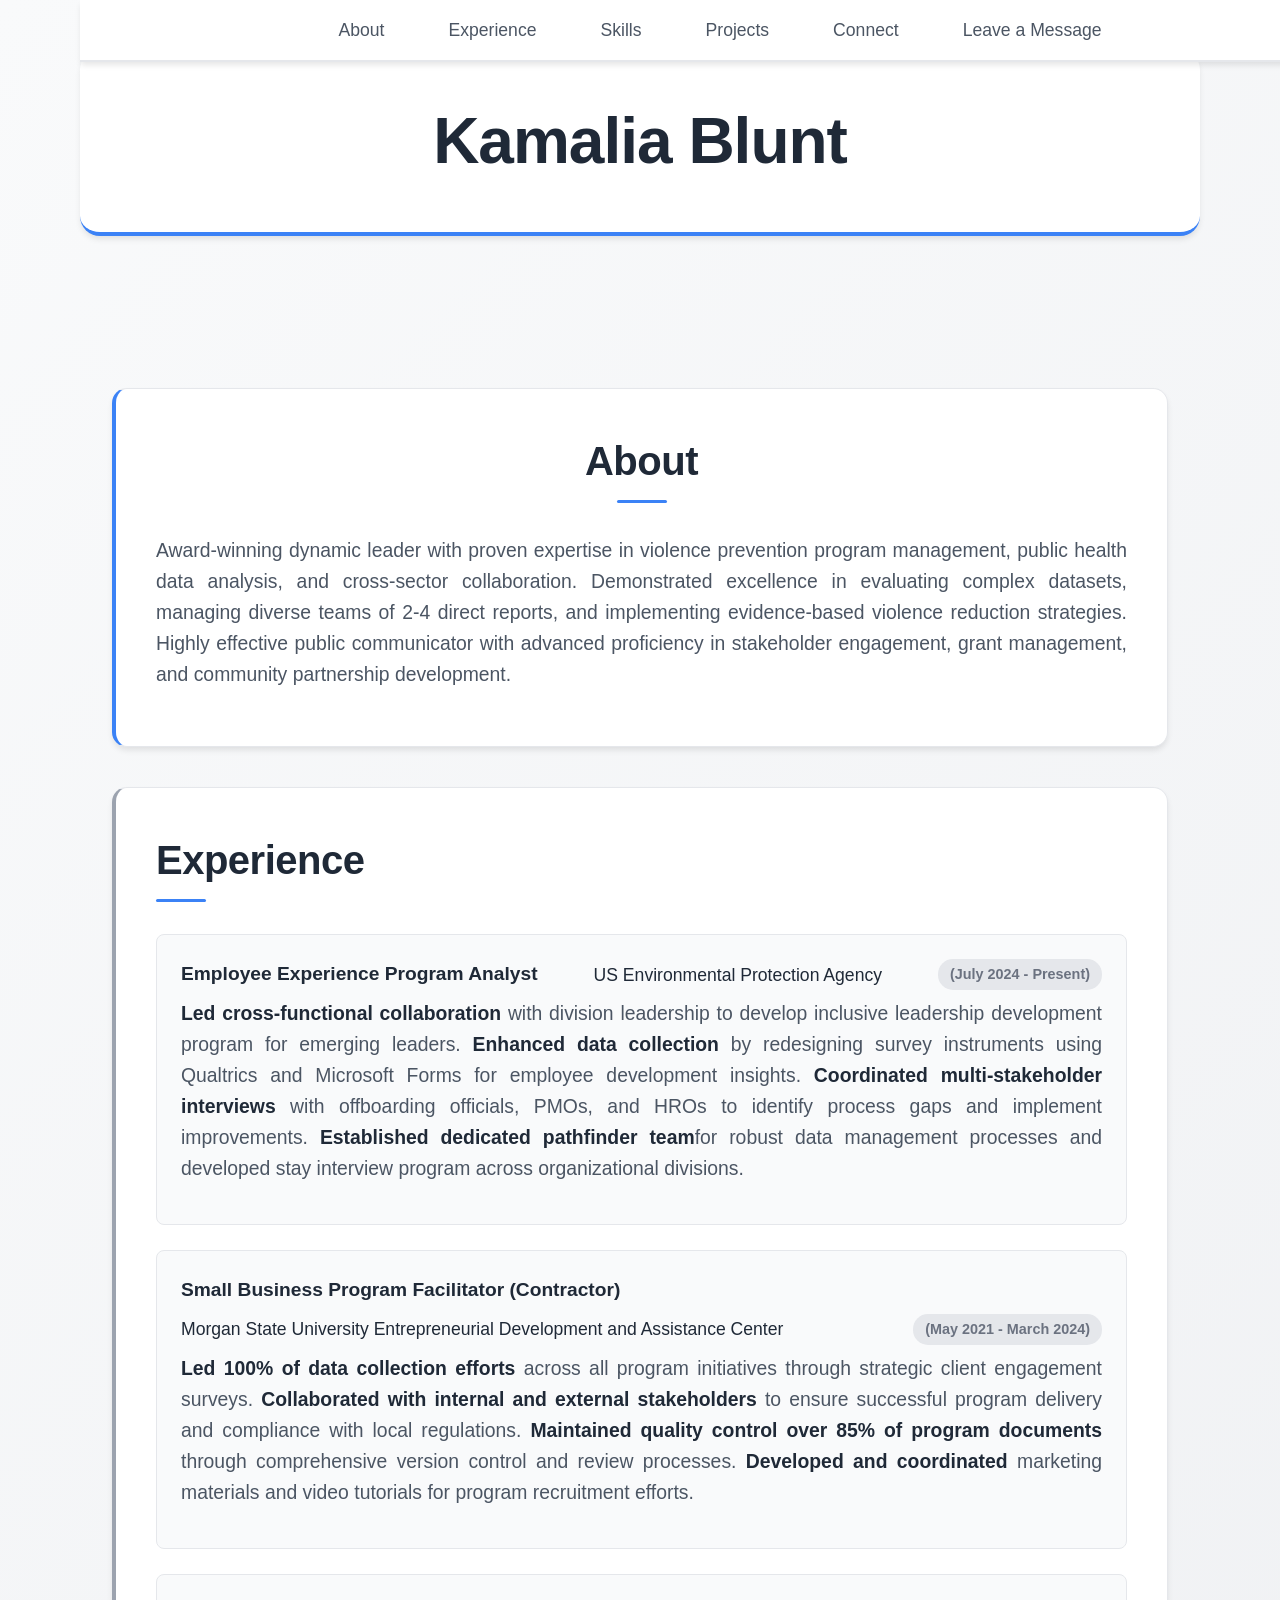
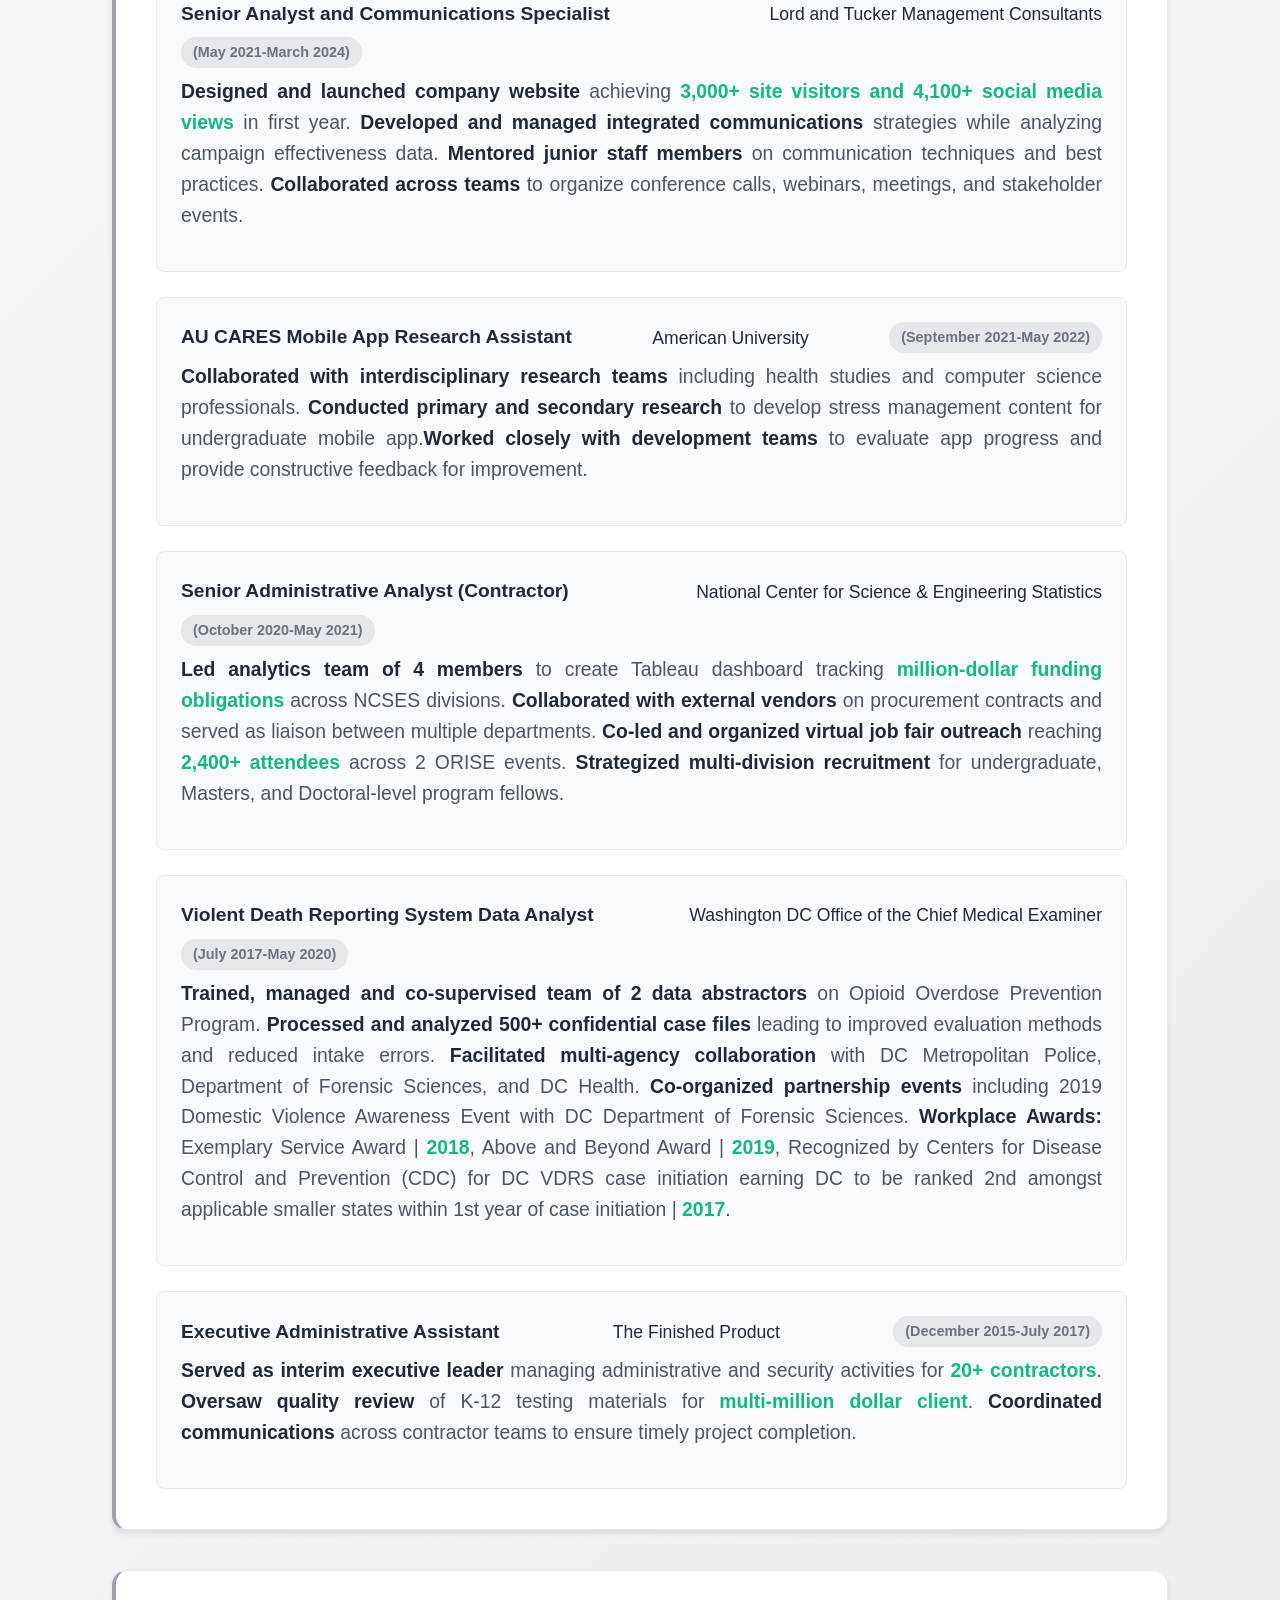
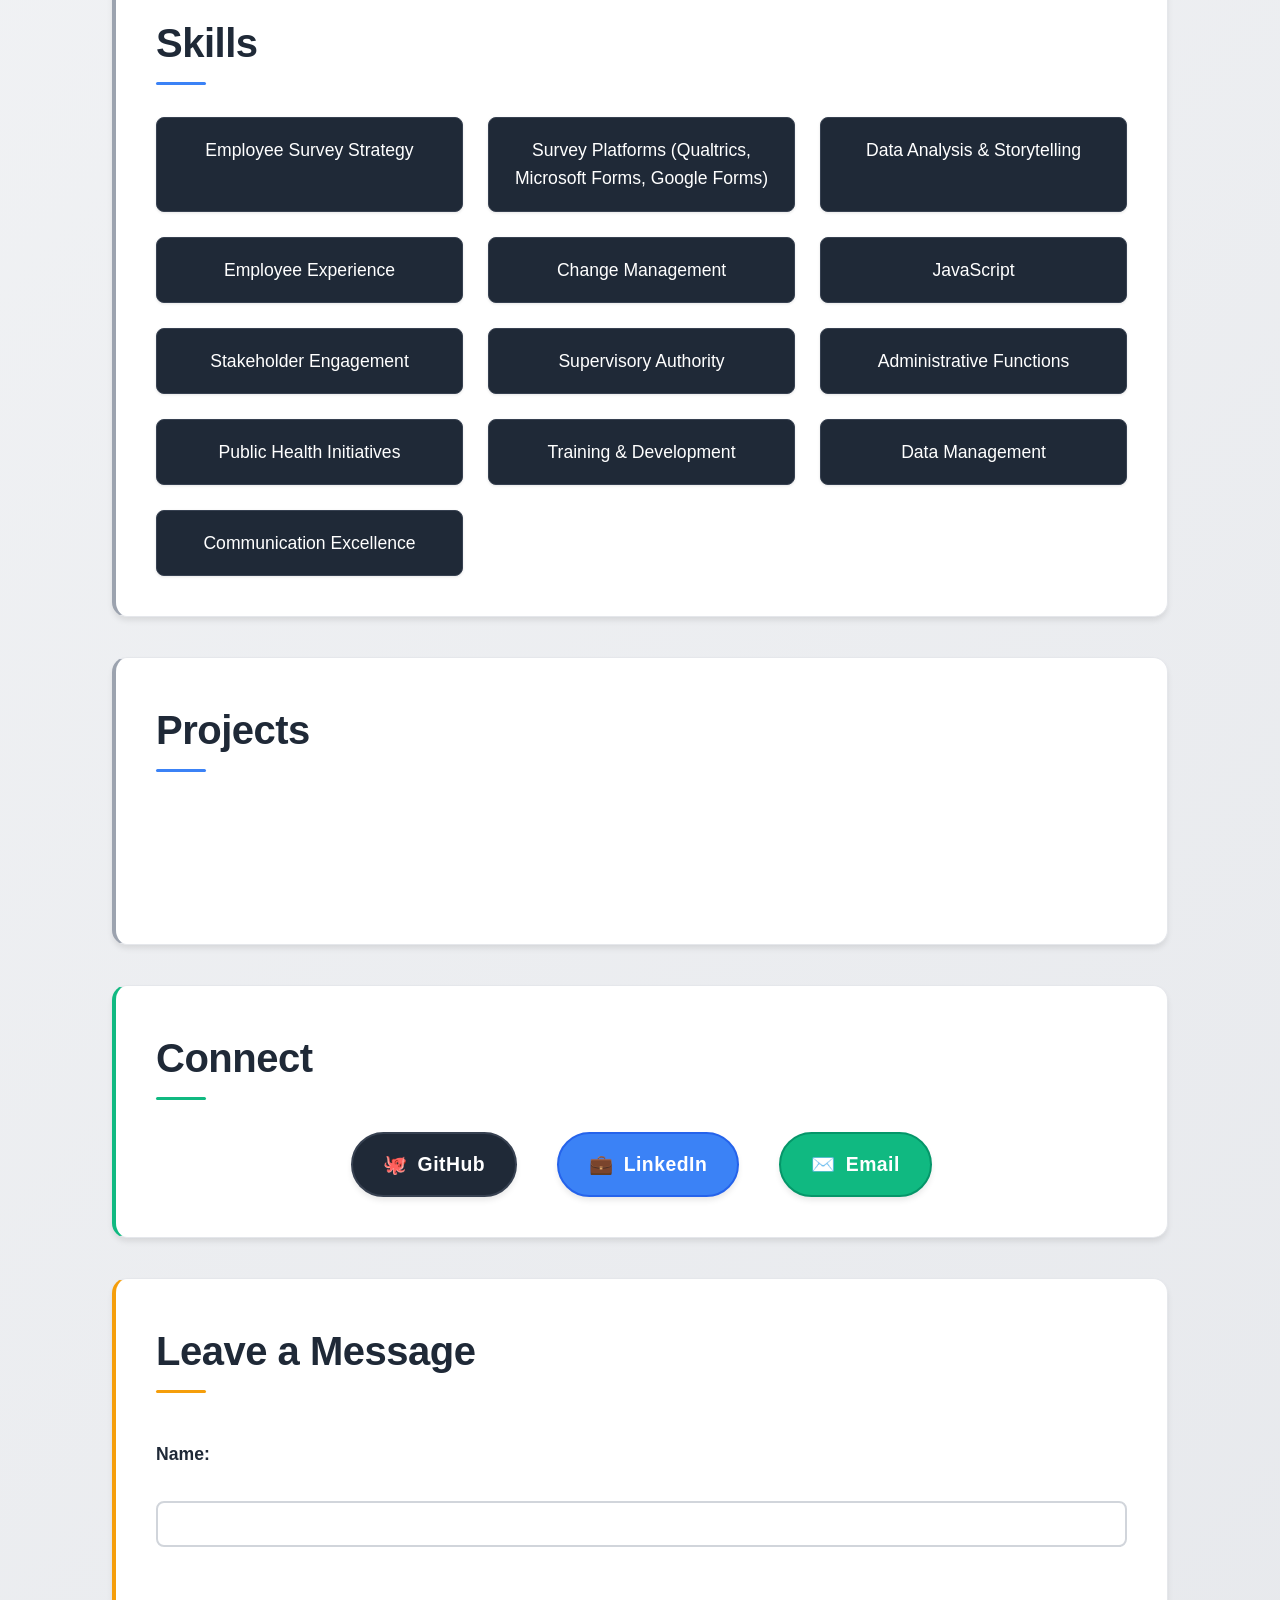
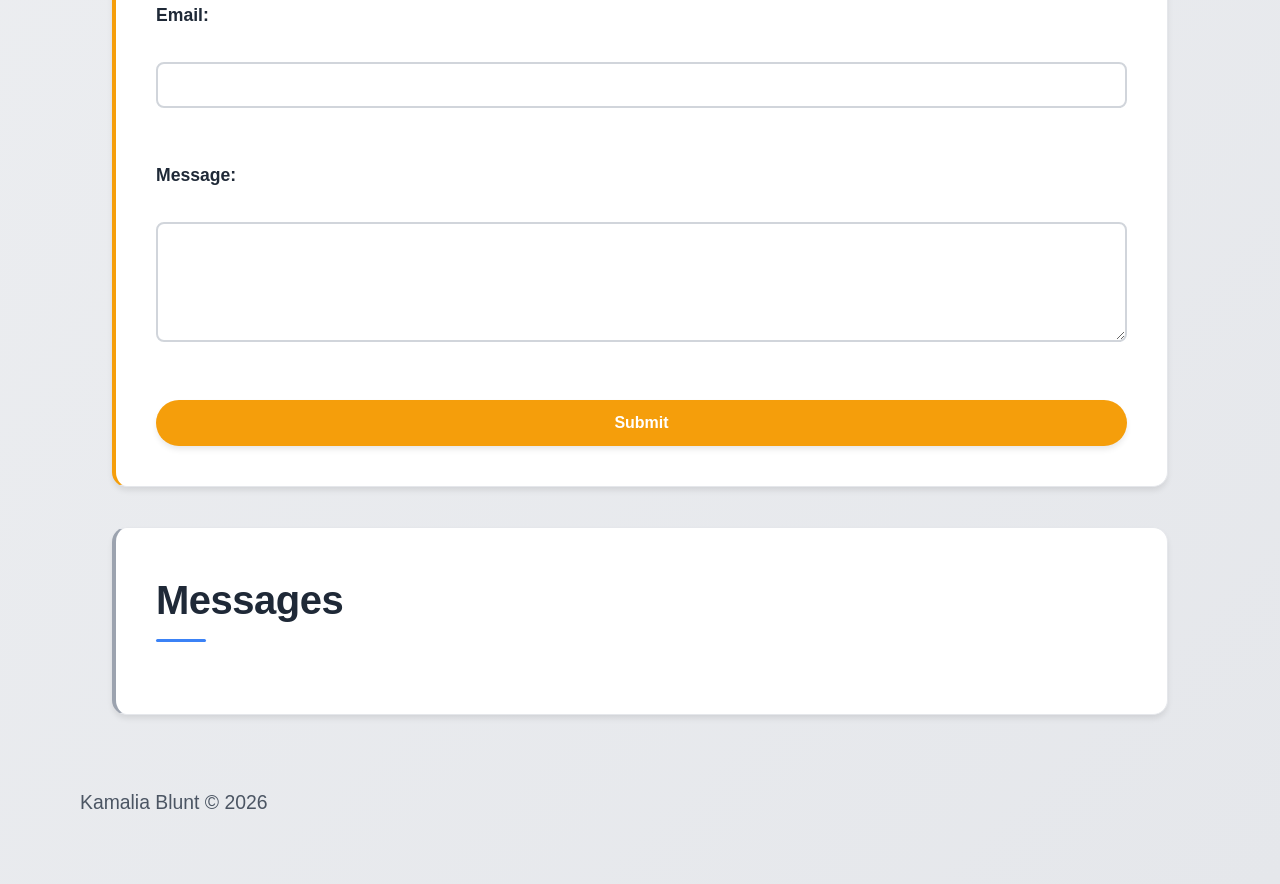
==== commit ef3893c8: "form and functionality added-EDITED" ====
--- a/index.html
+++ b/index.html
@@ -35,7 +35,7 @@
                 <div class="job">
                     <div class="job-header">
                         <h3 class="job-title">Employee Experience Program Analyst</h3>
-                        <span class="company">Environmental Protection Agency</span>
+                        <span class="company">US Environmental Protection Agency</span>
                         <span class="job-date">(July 2024 - Present)</span>
                     </div>
                     <p class="job-description"> <strong>Led cross-functional collaboration </strong>with division leadership to develop inclusive leadership development program for emerging leaders. <strong>Enhanced data collection</strong> by redesigning survey instruments using Qualtrics and Microsoft Forms for employee development insights. <strong>Coordinated multi-stakeholder interviews </strong>with offboarding officials, PMOs, and HROs to identify process gaps and implement improvements. <strong>Established dedicated pathfinder team</strong>for robust data management processes and developed stay interview program across organizational divisions.
@@ -45,7 +45,7 @@
                                 <div class="job">
                     <div class="job-header">
                         <h3 class="job-title">Small Business Program Facilitator (Contractor) </h3>
-                        <span class="company">Morgan State University Entrepreneurial Development Center</span>
+                        <span class="company">Morgan State University Entrepreneurial Development and Assistance Center</span>
                         <span class="job-date">(May 2021 - March 2024)</span>
                     </div>
                     <p class="job-description"> <strong>Led 100% of data collection efforts</strong> across all program initiatives through strategic client engagement surveys. <strong> Collaborated with internal and external stakeholders </strong> to ensure successful program delivery and compliance with local regulations. <strong> Maintained quality control over 85% of program documents</strong> through comprehensive version control and review processes. <strong>Developed and coordinated </strong>marketing materials and video tutorials for program recruitment efforts.
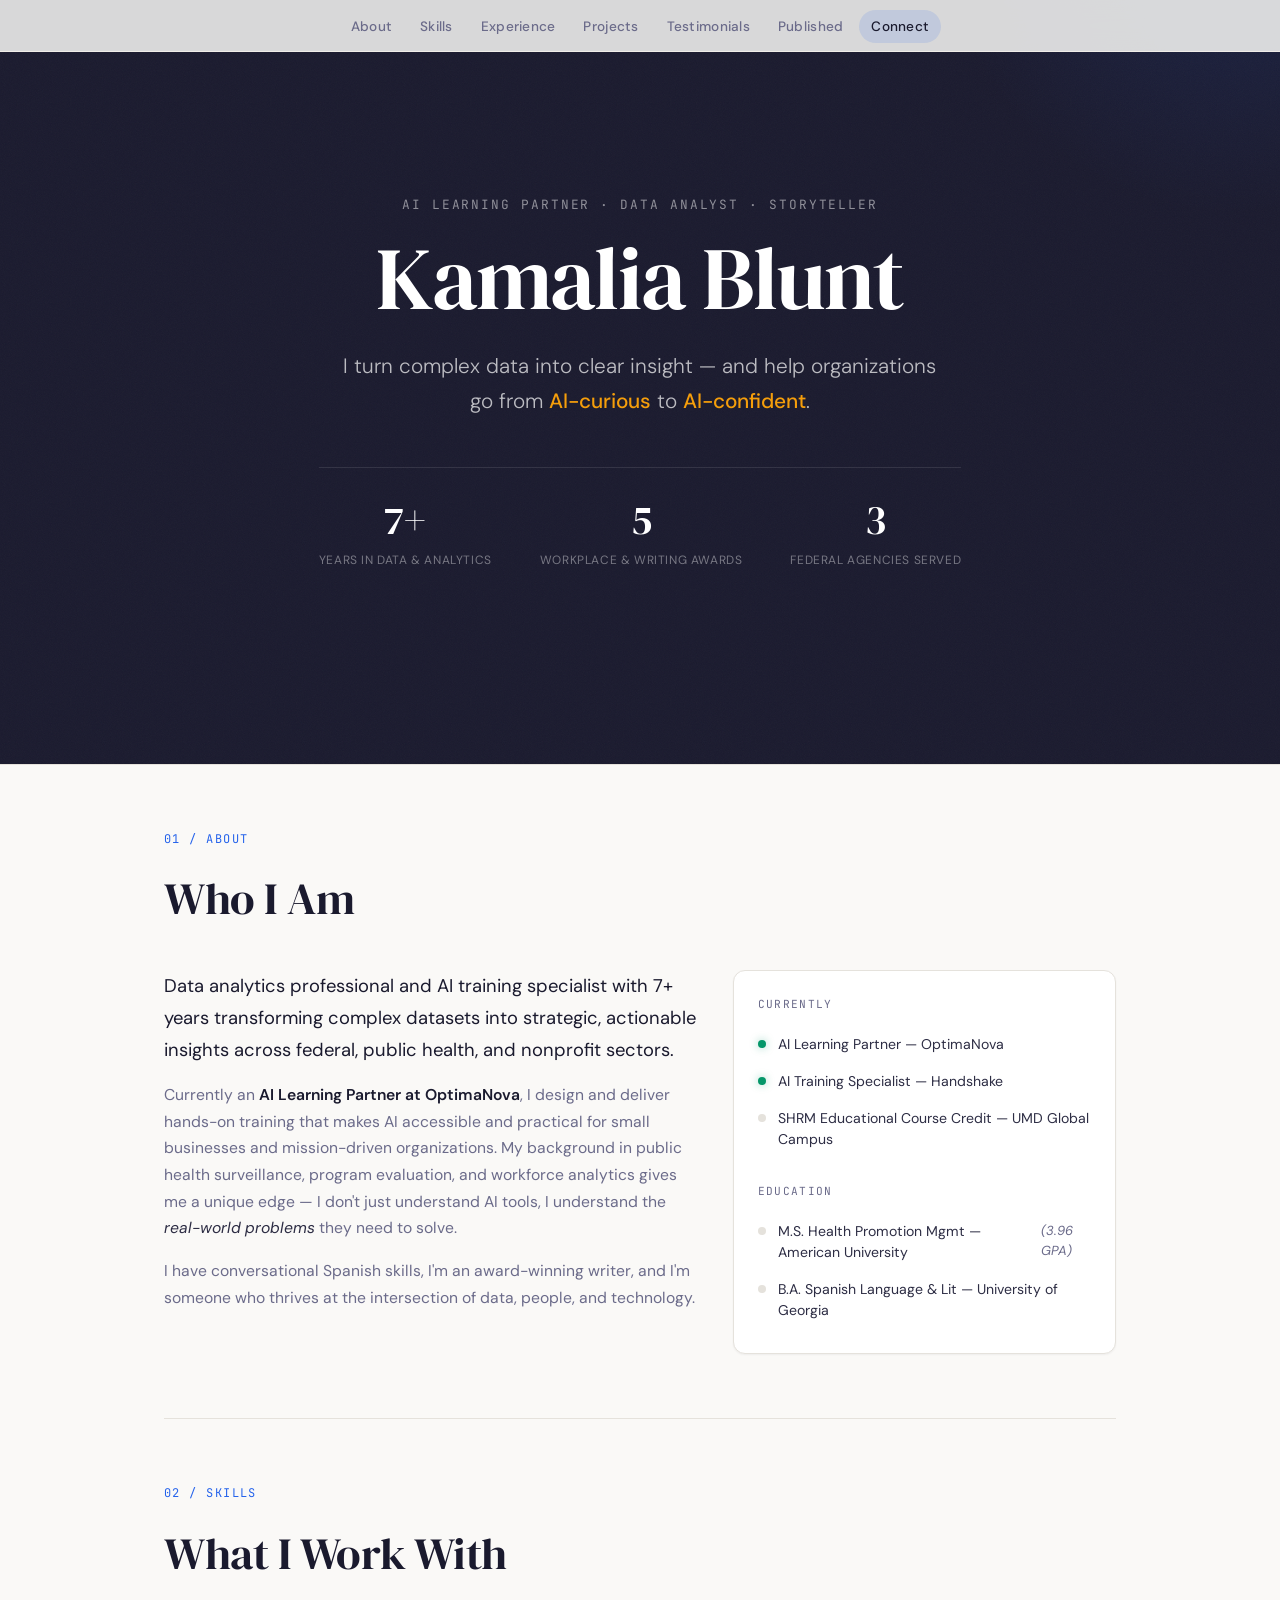
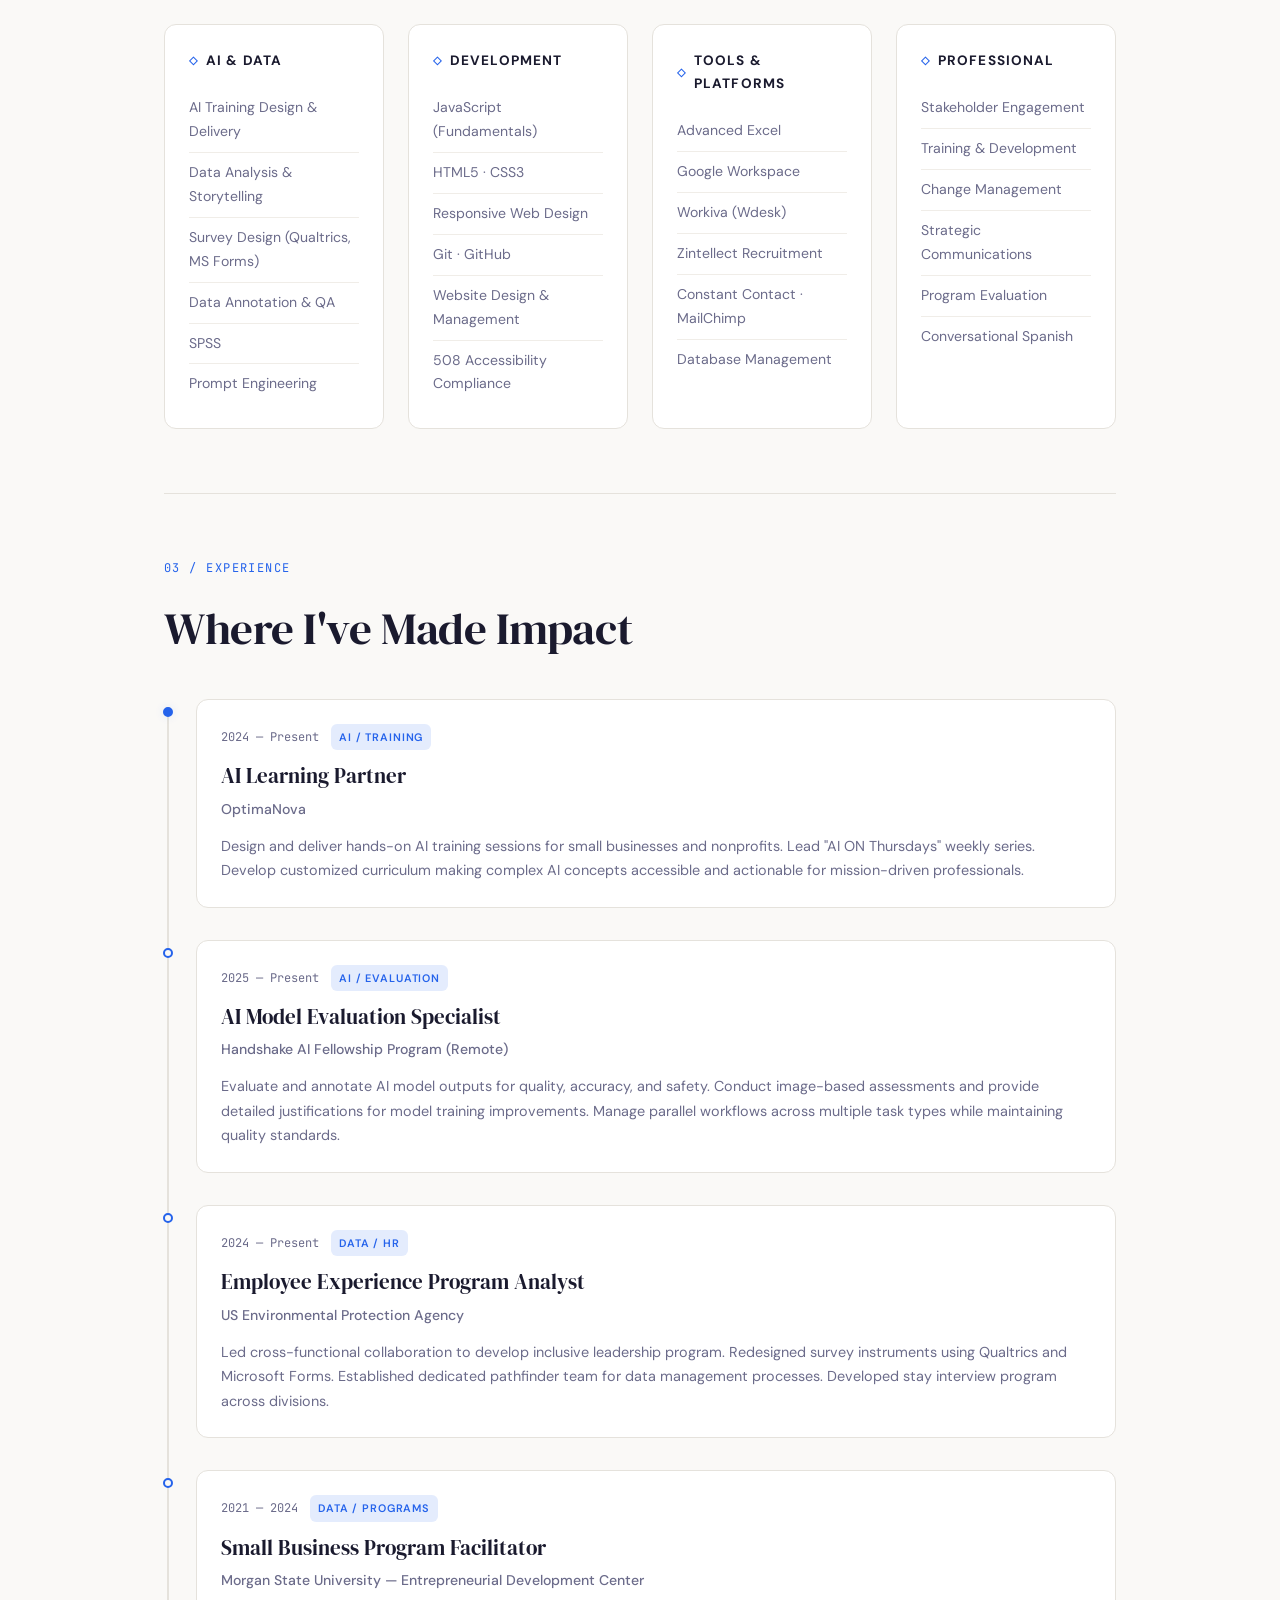
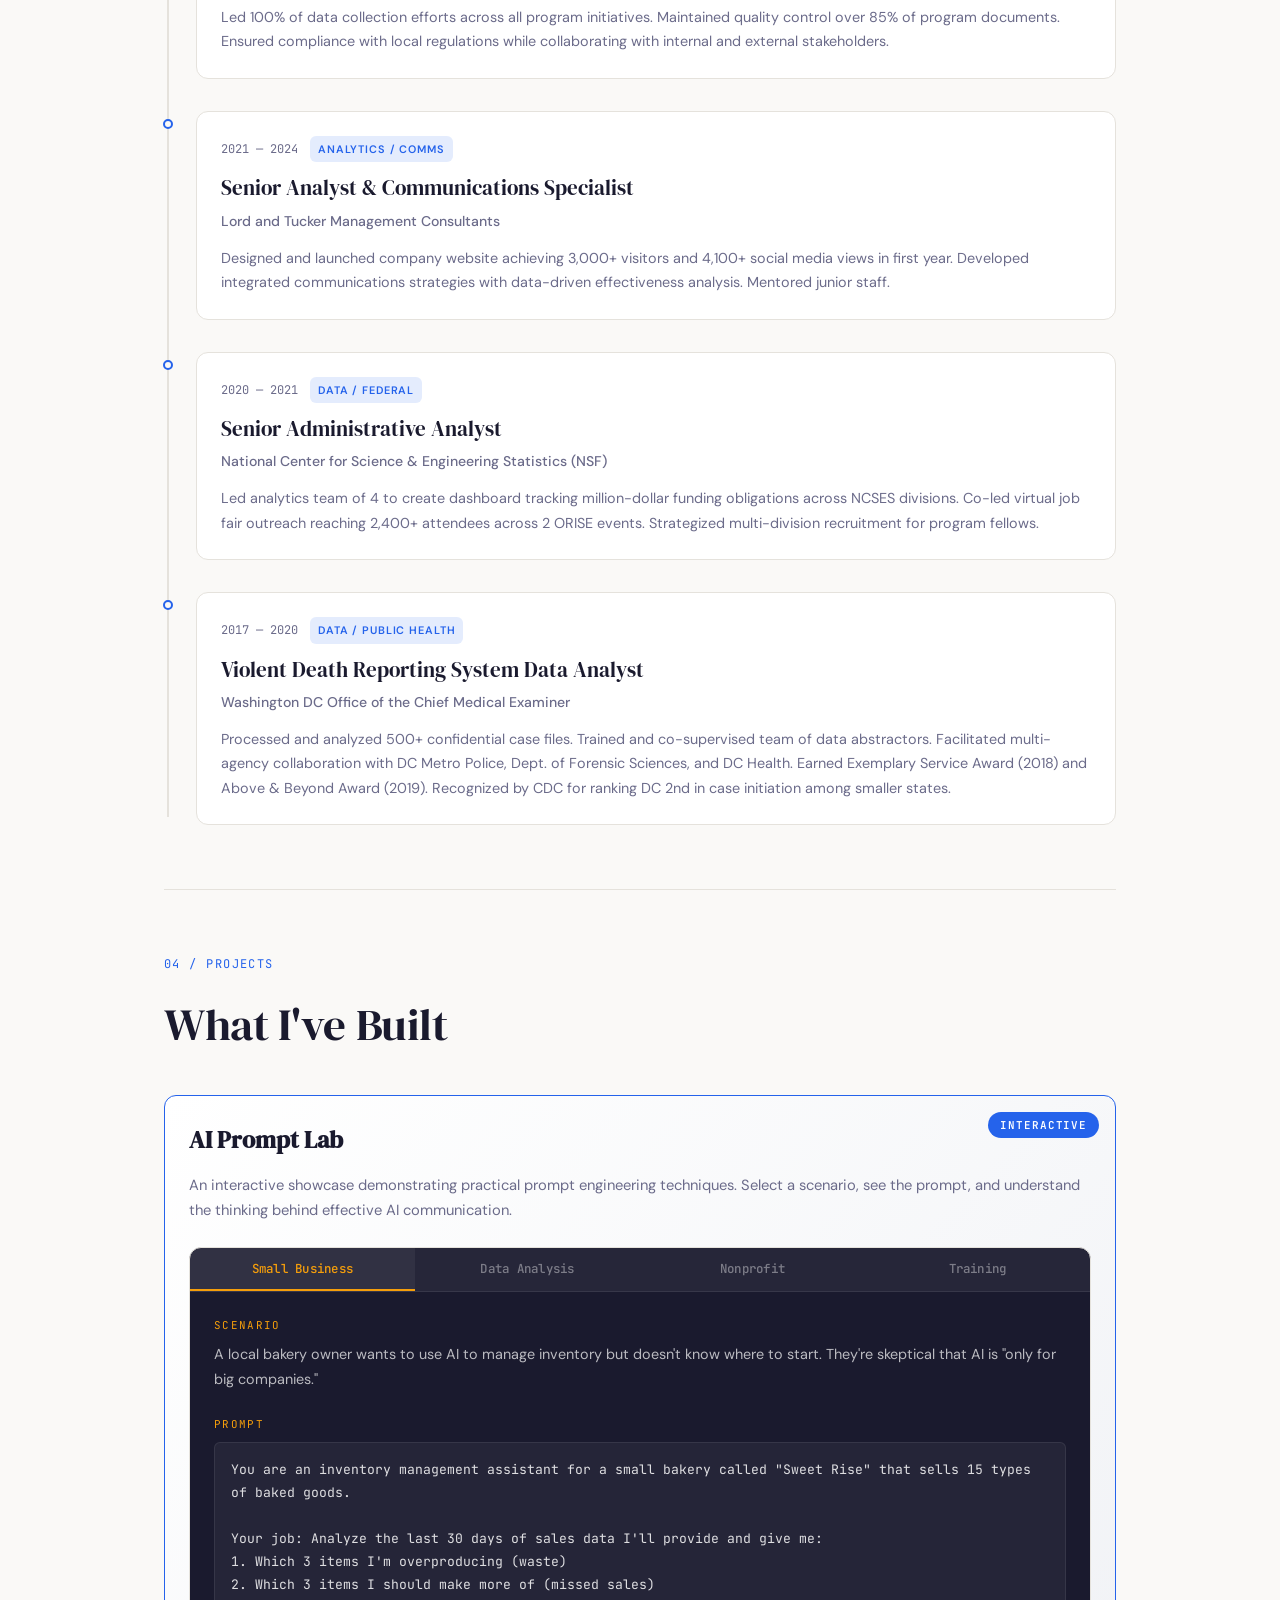
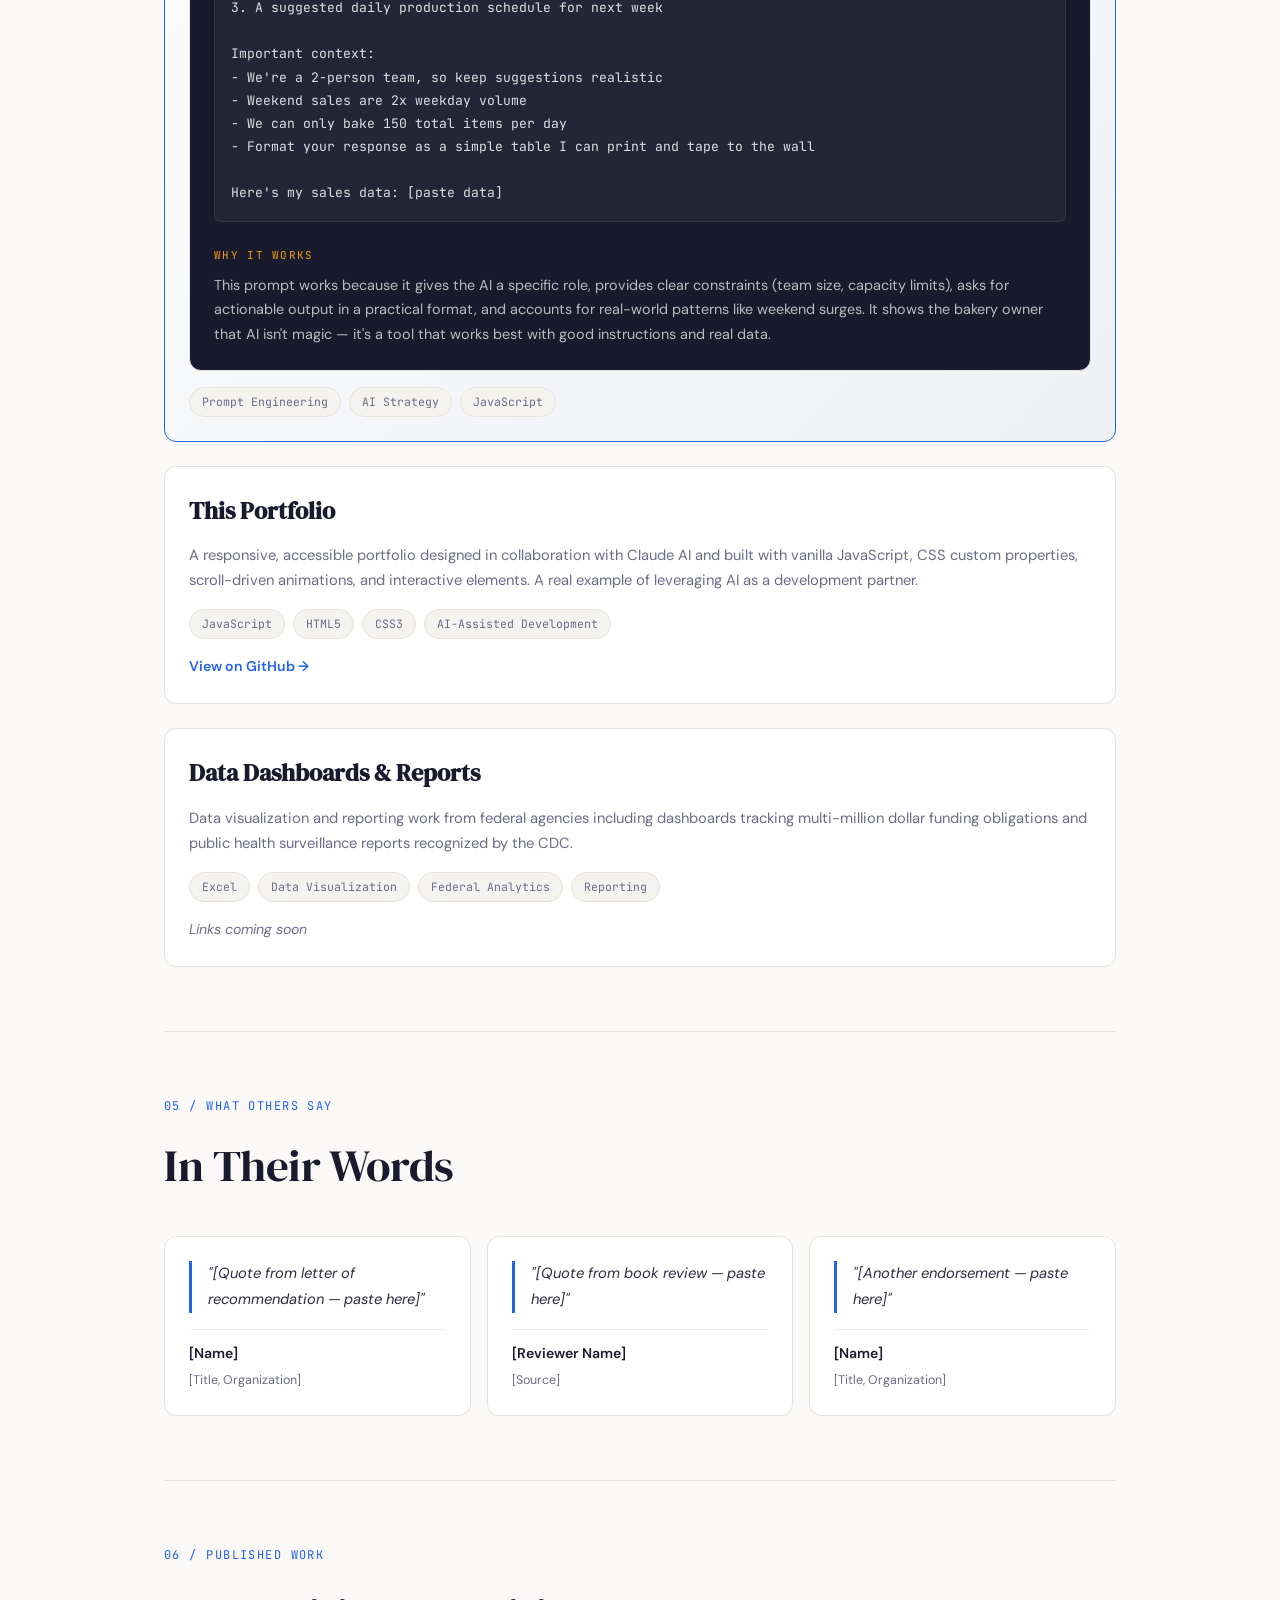
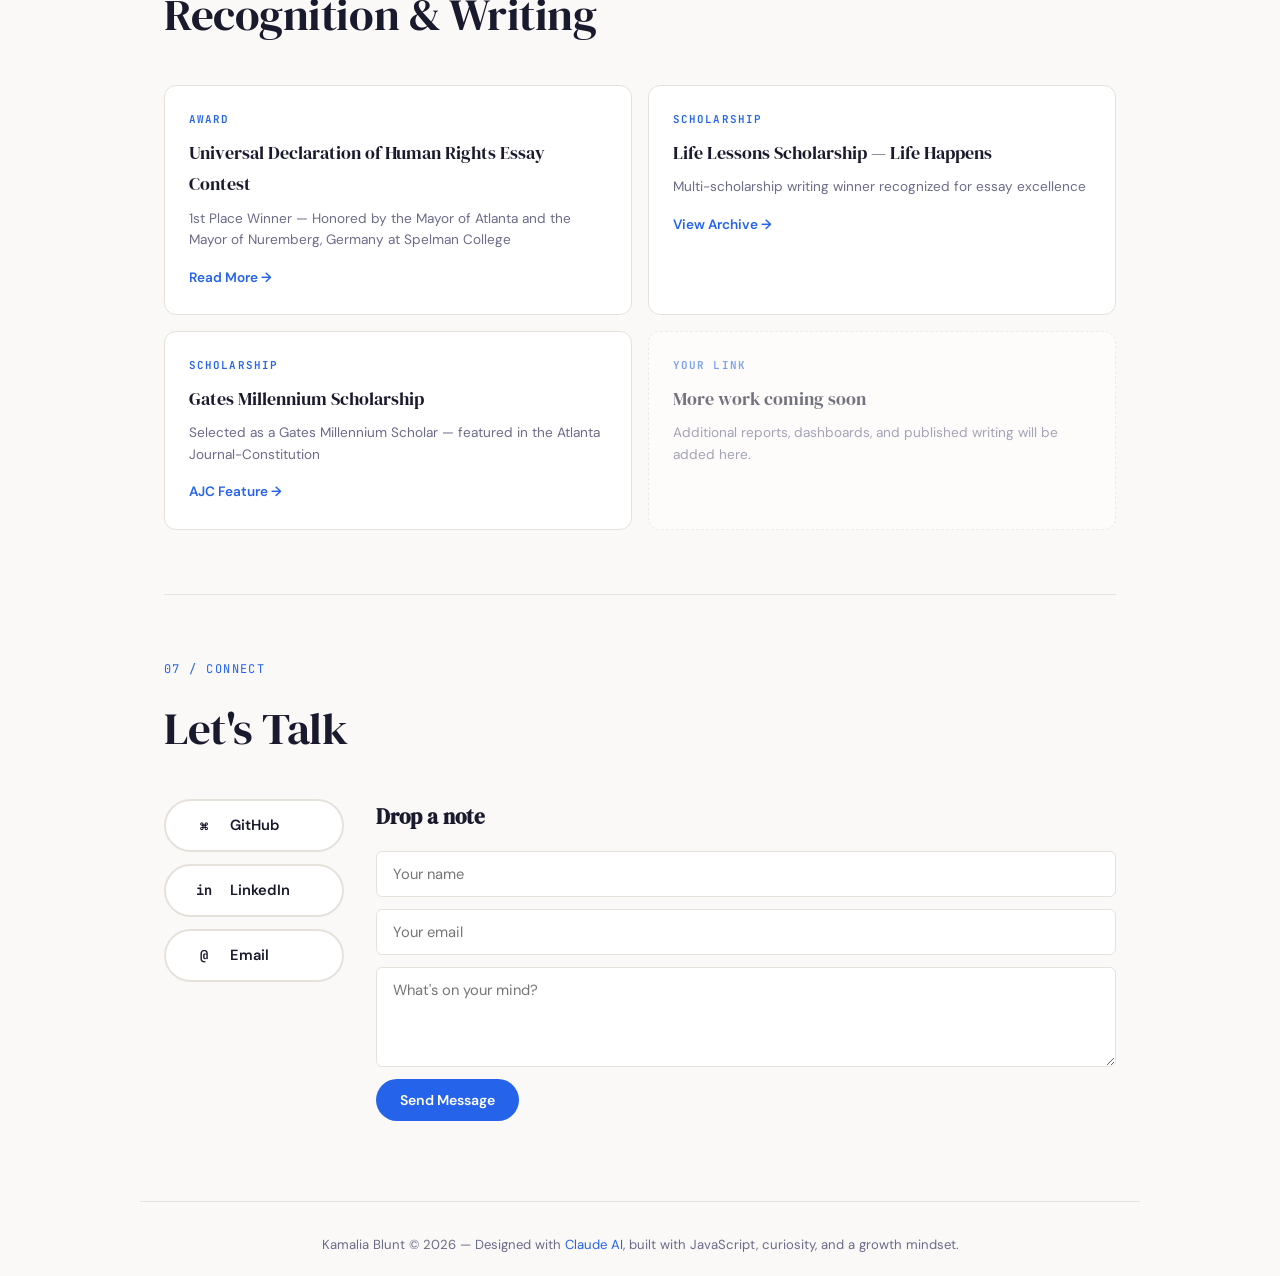
==== commit b1eedb84: "Redesigned portfolio - AI/data focus with interactive prompt lab" ====
--- a/index.html
+++ b/index.html
@@ -1,163 +1,413 @@
 <!DOCTYPE html>
 <html lang="en">
 <head>
-    <title>Kamalia Blunt's Portfolio</title>
+    <title>Kamalia Blunt — AI & Data Portfolio</title>
     <meta charset="UTF-8">
     <meta name="viewport" content="width=device-width, initial-scale=1.0">
-    <meta name="description" content="Kamalia's personal portfolio showcasing skills and experience">
-    <meta name="keywords" content="JavaScript, portfolio">
-     <link rel="stylesheet" href="css/index.css">
+    <meta name="description" content="Kamalia Blunt — AI Training Specialist & Data Analytics Professional. Portfolio showcasing AI expertise, data-driven projects, and published work.">
+    <meta name="keywords" content="AI training, data analytics, JavaScript, portfolio, Kamalia Blunt, OptimaNova, data visualization">
+    <link rel="stylesheet" href="css/index.css">
+    <link rel="preconnect" href="https://fonts.googleapis.com">
+    <link rel="preconnect" href="https://fonts.gstatic.com" crossorigin>
+    <link href="https://fonts.googleapis.com/css2?family=DM+Serif+Display&family=DM+Sans:wght@300;400;500;600;700&family=JetBrains+Mono:wght@400;500&display=swap" rel="stylesheet">
 </head>
 <body>
-    <h1>Kamalia Blunt</h1>
-        <header>
+
+    <!-- ===== FLOATING NAV ===== -->
+    <header>
         <nav>
             <ul class="nav-menu">
-                <li><a href="#About">About</a></li>
-                <li><a href="#Experience">Experience</a></li>
-                <li><a href="#Skills">Skills</a></li>
-                <li><a href="#Projects">Projects</a></li>
-                <li><a href="#Connect">Connect</a></li>
-                <li><a href="#leave-message">Leave a Message</a></li>
+                <li><a href="#about">About</a></li>
+                <li><a href="#skills">Skills</a></li>
+                <li><a href="#experience">Experience</a></li>
+                <li><a href="#projects">Projects</a></li>
+                <li><a href="#testimonials">Testimonials</a></li>
+                <li><a href="#published">Published</a></li>
+                <li><a href="#connect">Connect</a></li>
             </ul>
         </nav>
     </header>
-    
+
+    <!-- ===== HERO ===== -->
+    <section class="hero">
+        <div class="hero-grain"></div>
+        <div class="hero-content">
+            <p class="hero-eyebrow">AI Learning Partner · Data Analyst · Storyteller</p>
+            <h1>Kamalia Blunt</h1>
+            <p class="hero-tagline">I turn complex data into clear insight — and help organizations go from <span class="highlight">AI-curious</span> to <span class="highlight">AI-confident</span>.</p>
+            <div class="hero-stats">
+                <div class="stat">
+                    <span class="stat-number" data-target="7">0</span><span class="stat-suffix">+</span>
+                    <span class="stat-label">Years in Data & Analytics</span>
+                </div>
+                <div class="stat">
+                    <span class="stat-number" data-target="5">0</span>
+                    <span class="stat-label">Workplace & Writing Awards</span>
+                </div>
+                <div class="stat">
+                    <span class="stat-number" data-target="3">0</span>
+                    <span class="stat-label">Federal Agencies Served</span>
+                </div>
+            </div>
+        </div>
+    </section>
+
     <main>
-    <section id="About">
-        <h2>About</h2>
-        <p>Award-winning dynamic leader with proven expertise in violence prevention program management, public health data analysis, and cross-sector collaboration. Demonstrated excellence in evaluating complex datasets, managing diverse teams of 2-4 direct reports, and implementing evidence-based violence reduction strategies. Highly effective public communicator with advanced proficiency in stakeholder engagement, grant management, and community partnership development.</p>
-    </section>
-    
-    <section id="Experience">
-        <h2>Experience</h2>
-        <div class="experience-container">
-                <div class="job">
-                    <div class="job-header">
-                        <h3 class="job-title">Employee Experience Program Analyst</h3>
-                        <span class="company">US Environmental Protection Agency</span>
-                        <span class="job-date">(July 2024 - Present)</span>
-                    </div>
-                    <p class="job-description"> <strong>Led cross-functional collaboration </strong>with division leadership to develop inclusive leadership development program for emerging leaders. <strong>Enhanced data collection</strong> by redesigning survey instruments using Qualtrics and Microsoft Forms for employee development insights. <strong>Coordinated multi-stakeholder interviews </strong>with offboarding officials, PMOs, and HROs to identify process gaps and implement improvements. <strong>Established dedicated pathfinder team</strong>for robust data management processes and developed stay interview program across organizational divisions.
-</p>
-                </div>
-
-                                <div class="job">
-                    <div class="job-header">
-                        <h3 class="job-title">Small Business Program Facilitator (Contractor) </h3>
-                        <span class="company">Morgan State University Entrepreneurial Development and Assistance Center</span>
-                        <span class="job-date">(May 2021 - March 2024)</span>
-                    </div>
-                    <p class="job-description"> <strong>Led 100% of data collection efforts</strong> across all program initiatives through strategic client engagement surveys. <strong> Collaborated with internal and external stakeholders </strong> to ensure successful program delivery and compliance with local regulations. <strong> Maintained quality control over 85% of program documents</strong> through comprehensive version control and review processes. <strong>Developed and coordinated </strong>marketing materials and video tutorials for program recruitment efforts.
-</p>
-                </div>
-                
-                                <div class="job">
-                    <div class="job-header">
-                        <h3 class="job-title">Senior Analyst and Communications Specialist</h3>
-                        <span class="company">Lord and Tucker Management Consultants</span>
-                        <span class="job-date">(May 2021-March 2024) </span>
-                    </div>
-                    <p class="job-description"> <strong>Designed and launched company website </strong>achieving <em>3,000+ site visitors and 4,100+ social media views </em>in first year. <strong>Developed and managed integrated communications </strong>strategies while analyzing campaign effectiveness data. <strong>Mentored junior staff members  </strong>on communication techniques and best practices. <strong>Collaborated across teams </strong>to organize conference calls, webinars, meetings, and stakeholder events.
-</p>
-                </div>
-
-                                <div class="job">
-                    <div class="job-header">
-                        <h3 class="job-title">AU CARES Mobile App Research Assistant</h3>
-                        <span class="company">American University</span>
-                        <span class="job-date">(September 2021-May 2022) </span>
-                    </div>
-                    <p class="job-description"> <strong>Collaborated with interdisciplinary research teams </strong>including health studies and computer science professionals. <strong>Conducted primary and secondary research </strong> to develop stress management content for undergraduate mobile app.<strong>Worked closely with development teams </strong> to evaluate app progress and provide constructive feedback for improvement.
-</p>
-                </div>
-
-                                <div class="job">
-                    <div class="job-header">
-                        <h3 class="job-title">Senior Administrative Analyst (Contractor)</h3>
-                        <span class="company">National Center for Science & Engineering Statistics</span>
-                        <span class="job-date">(October 2020-May 2021) </span>
-                    </div>
-                    <p class="job-description"> <strong>Led analytics team of 4 members</strong> to create Tableau dashboard tracking <em>million-dollar funding obligations</em> across NCSES divisions. <strong>Collaborated with external vendors </strong> on procurement contracts and served as liaison between multiple departments. <strong>Co-led and organized virtual job fair outreach </strong> reaching <em> 2,400+ attendees </em> across 2 ORISE events. <strong>Strategized multi-division recruitment</strong> for undergraduate, Masters, and Doctoral-level program fellows.
-</p>
-                </div>
-
-                                <div class="job">
-                    <div class="job-header">
-                        <h3 class="job-title">Violent Death Reporting System Data Analyst </h3>
-                        <span class="company">Washington DC Office of the Chief Medical Examiner</span>
-                        <span class="job-date">(July 2017-May 2020) </span>
-                    </div>
-                    <p class="job-description"> <strong>Trained, managed and co-supervised team of 2 data abstractors </strong> on Opioid Overdose Prevention Program. <strong>Processed and analyzed 500+ confidential case files </strong> leading to improved evaluation methods and reduced intake errors. <strong>Facilitated multi-agency collaboration </strong> with DC Metropolitan Police, Department of Forensic Sciences, and DC Health. <strong>Co-organized partnership events </strong> including 2019 Domestic Violence Awareness Event with DC Department of Forensic Sciences. <strong>Workplace Awards: </strong> Exemplary Service Award | <em>2018</em>, Above and Beyond Award | <em>2019</em>, Recognized by Centers for Disease Control and Prevention (CDC) for DC VDRS case initiation earning DC to be ranked 2nd amongst applicable smaller states within 1st year of case initiation | <em>2017</em>. 
-</p>
-                </div>
-
-                                <div class="job">
-                    <div class="job-header">
-                        <h3 class="job-title">Executive Administrative Assistant</h3>
-                        <span class="company">The Finished Product</span>
-                        <span class="job-date">(December 2015-July 2017) </span>
-                    </div>
-                    <p class="job-description"> <strong>Served as interim executive leader </strong>managing administrative and security activities for <em>20+ contractors</em>. <strong>Oversaw quality review</strong> of K-12 testing materials for <em>multi-million dollar client</em>. <strong>Coordinated communications </strong>across contractor teams to ensure timely project completion. 
-</p>
-                </div>
-            </div>
-        </section>
-
-        <section id="Skills">
-            <h2>Skills</h2>
-            <ul class="skills-list">
-            <!-- Content will be added via JavaScript later -->
-             </ul>
-    </section>
-
-    <section id="Projects">
-            <h2>Projects</h2>
-            <ul class="projects-list">
-                <!-- GitHub projects will be added via API call using JavaScript -->
-            </ul>
-        </section>
-
-    <section id="Connect">
-            <h2>Connect</h2>
-            <div class="social-container">
-                <a href="https://github.com/B1untKam" target="_blank" class="social-link github">
-                <span class="social-icon">🐙</span>
-                <span class="social-text">GitHub</span>
-    </a>
-                <a href="https://www.linkedin.com/in/kamalia-b-18064666/" target="_blank" class="social-link linkedin">
-                <span class="social-icon">💼</span>
-                <span class="social-text">LinkedIn</span>
-    </a>
-                <a href="mailto:Blunt.Kamalia@gmail.com" class="social-link">
-                <span class="social-icon">✉️</span>
-                <span class="social-text">Email</span>
-    </a>
-  </div>
-</section>
-
-    <section id="leave-message">
-        <h2>Leave a Message</h2>
-        <form name="leave_message">
-            <label for="usersName">Name:</label><br>
-            <input type="text" id="usersName" name="usersName" required><br>
+
+    <!-- ===== ABOUT ===== -->
+    <section id="about">
+        <span class="section-label">01 / About</span>
+        <h2>Who I Am</h2>
+        <div class="about-grid">
+            <div class="about-text">
+                <p class="lead">Data analytics professional and AI training specialist with 7+ years transforming complex datasets into strategic, actionable insights across federal, public health, and nonprofit sectors.</p>
+                <p>Currently an <strong>AI Learning Partner at OptimaNova</strong>, I design and deliver hands-on training that makes AI accessible and practical for small businesses and mission-driven organizations. My background in public health surveillance, program evaluation, and workforce analytics gives me a unique edge — I don't just understand AI tools, I understand the <em>real-world problems</em> they need to solve.</p>
+                <p>I have conversational Spanish skills, I'm an award-winning writer, and I'm someone who thrives at the intersection of data, people, and technology.</p>
+            </div>
+            <div class="about-card">
+                <div class="about-card-header">Currently</div>
+                <div class="about-card-item">
+                    <span class="about-card-dot active"></span>
+                    AI Learning Partner — OptimaNova
+                </div>
+                <div class="about-card-item">
+                    <span class="about-card-dot active"></span>
+                    AI Training Specialist — Handshake
+                </div>
+                <div class="about-card-item">
+                    <span class="about-card-dot"></span>
+                    SHRM Educational Course Credit — UMD Global Campus
+                </div>
+
+                <div class="about-card-header" style="margin-top: 1.5rem;">Education</div>
+                <div class="about-card-item">
+                    <span class="about-card-dot"></span>
+                    M.S. Health Promotion Mgmt — American University <em>(3.96 GPA)</em>
+                </div>
+                <div class="about-card-item">
+                    <span class="about-card-dot"></span>
+                    B.A. Spanish Language & Lit — University of Georgia
+                </div>
+            </div>
+        </div>
+    </section>
+
+    <!-- ===== SKILLS ===== -->
+    <section id="skills">
+        <span class="section-label">02 / Skills</span>
+        <h2>What I Work With</h2>
+        <div class="skills-grid">
+            <div class="skill-category">
+                <h3 class="skill-cat-title"><span class="skill-icon">◇</span> AI & Data</h3>
+                <ul>
+                    <li>AI Training Design & Delivery</li>
+                    <li>Data Analysis & Storytelling</li>
+                    <li>Survey Design (Qualtrics, MS Forms)</li>
+                    <li>Data Annotation & QA</li>
+                    <li>SPSS</li>
+                    <li>Prompt Engineering</li>
+                </ul>
+            </div>
+            <div class="skill-category">
+                <h3 class="skill-cat-title"><span class="skill-icon">◇</span> Development</h3>
+                <ul>
+                    <li>JavaScript (Fundamentals)</li>
+                    <li>HTML5 · CSS3</li>
+                    <li>Responsive Web Design</li>
+                    <li>Git · GitHub</li>
+                    <li>Website Design & Management</li>
+                    <li>508 Accessibility Compliance</li>
+                </ul>
+            </div>
+            <div class="skill-category">
+                <h3 class="skill-cat-title"><span class="skill-icon">◇</span> Tools & Platforms</h3>
+                <ul>
+                    <li>Advanced Excel</li>
+                    <li>Google Workspace</li>
+                    <li>Workiva (Wdesk)</li>
+                    <li>Zintellect Recruitment</li>
+                    <li>Constant Contact · MailChimp</li>
+                    <li>Database Management</li>
+                </ul>
+            </div>
+            <div class="skill-category">
+                <h3 class="skill-cat-title"><span class="skill-icon">◇</span> Professional</h3>
+                <ul>
+                    <li>Stakeholder Engagement</li>
+                    <li>Training & Development</li>
+                    <li>Change Management</li>
+                    <li>Strategic Communications</li>
+                    <li>Program Evaluation</li>
+                    <li>Conversational Spanish</li>
+                </ul>
+            </div>
+        </div>
+    </section>
+
+    <!-- ===== EXPERIENCE ===== -->
+    <section id="experience">
+        <span class="section-label">03 / Experience</span>
+        <h2>Where I've Made Impact</h2>
+        <div class="timeline">
+            <div class="timeline-item">
+                <div class="timeline-marker"></div>
+                <div class="timeline-content">
+                    <div class="job-meta">
+                        <span class="job-date">2024 — Present</span>
+                        <span class="job-tag">AI / Training</span>
+                    </div>
+                    <h3>AI Learning Partner</h3>
+                    <p class="job-org">OptimaNova</p>
+                    <p class="job-desc">Design and deliver hands-on AI training sessions for small businesses and nonprofits. Lead "AI ON Thursdays" weekly series. Develop customized curriculum making complex AI concepts accessible and actionable for mission-driven professionals.</p>
+                </div>
+            </div>
+            <div class="timeline-item">
+                <div class="timeline-marker"></div>
+                <div class="timeline-content">
+                    <div class="job-meta">
+                        <span class="job-date">2025 — Present</span>
+                        <span class="job-tag">AI / Evaluation</span>
+                    </div>
+                    <h3>AI Model Evaluation Specialist</h3>
+                    <p class="job-org">Handshake AI Fellowship Program (Remote)</p>
+                    <p class="job-desc">Evaluate and annotate AI model outputs for quality, accuracy, and safety. Conduct image-based assessments and provide detailed justifications for model training improvements. Manage parallel workflows across multiple task types while maintaining quality standards.</p>
+                </div>
+            </div>
+            <div class="timeline-item">
+                <div class="timeline-marker"></div>
+                <div class="timeline-content">
+                    <div class="job-meta">
+                        <span class="job-date">2024 — Present</span>
+                        <span class="job-tag">Data / HR</span>
+                    </div>
+                    <h3>Employee Experience Program Analyst</h3>
+                    <p class="job-org">US Environmental Protection Agency</p>
+                    <p class="job-desc">Led cross-functional collaboration to develop inclusive leadership program. Redesigned survey instruments using Qualtrics and Microsoft Forms. Established dedicated pathfinder team for data management processes. Developed stay interview program across divisions.</p>
+                </div>
+            </div>
+            <div class="timeline-item">
+                <div class="timeline-marker"></div>
+                <div class="timeline-content">
+                    <div class="job-meta">
+                        <span class="job-date">2021 — 2024</span>
+                        <span class="job-tag">Data / Programs</span>
+                    </div>
+                    <h3>Small Business Program Facilitator</h3>
+                    <p class="job-org">Morgan State University — Entrepreneurial Development Center</p>
+                    <p class="job-desc">Led 100% of data collection efforts across all program initiatives. Maintained quality control over 85% of program documents. Ensured compliance with local regulations while collaborating with internal and external stakeholders.</p>
+                </div>
+            </div>
+            <div class="timeline-item">
+                <div class="timeline-marker"></div>
+                <div class="timeline-content">
+                    <div class="job-meta">
+                        <span class="job-date">2021 — 2024</span>
+                        <span class="job-tag">Analytics / Comms</span>
+                    </div>
+                    <h3>Senior Analyst & Communications Specialist</h3>
+                    <p class="job-org">Lord and Tucker Management Consultants</p>
+                    <p class="job-desc">Designed and launched company website achieving 3,000+ visitors and 4,100+ social media views in first year. Developed integrated communications strategies with data-driven effectiveness analysis. Mentored junior staff.</p>
+                </div>
+            </div>
+            <div class="timeline-item">
+                <div class="timeline-marker"></div>
+                <div class="timeline-content">
+                    <div class="job-meta">
+                        <span class="job-date">2020 — 2021</span>
+                        <span class="job-tag">Data / Federal</span>
+                    </div>
+                    <h3>Senior Administrative Analyst</h3>
+                    <p class="job-org">National Center for Science & Engineering Statistics (NSF)</p>
+                    <p class="job-desc">Led analytics team of 4 to create dashboard tracking million-dollar funding obligations across NCSES divisions. Co-led virtual job fair outreach reaching 2,400+ attendees across 2 ORISE events. Strategized multi-division recruitment for program fellows.</p>
+                </div>
+            </div>
+            <div class="timeline-item">
+                <div class="timeline-marker"></div>
+                <div class="timeline-content">
+                    <div class="job-meta">
+                        <span class="job-date">2017 — 2020</span>
+                        <span class="job-tag">Data / Public Health</span>
+                    </div>
+                    <h3>Violent Death Reporting System Data Analyst</h3>
+                    <p class="job-org">Washington DC Office of the Chief Medical Examiner</p>
+                    <p class="job-desc">Processed and analyzed 500+ confidential case files. Trained and co-supervised team of data abstractors. Facilitated multi-agency collaboration with DC Metro Police, Dept. of Forensic Sciences, and DC Health. Earned Exemplary Service Award (2018) and Above & Beyond Award (2019). Recognized by CDC for ranking DC 2nd in case initiation among smaller states.</p>
+                </div>
+            </div>
+        </div>
+    </section>
+
+    <!-- ===== PROJECTS ===== -->
+    <section id="projects">
+        <span class="section-label">04 / Projects</span>
+        <h2>What I've Built</h2>
+        <div class="projects-grid">
             
-            <label for="usersEmail">Email:</label><br>
-            <input type="email" id="usersEmail" name="usersEmail" required><br>
-            
-            <label for="usersMessage">Message:</label><br>
-            <textarea id="usersMessage" name="usersMessage" required></textarea><br>
-            
-            <button type="submit">Submit</button>
-        </form>
-    </section>
-
-    <section id="messages">
-        <h2>Messages</h2>
-        <ul></ul>
+            <!-- Project 1: AI Prompt Lab -->
+            <div class="project-card featured">
+                <div class="project-card-badge">Interactive</div>
+                <h3>AI Prompt Lab</h3>
+                <p class="project-desc">An interactive showcase demonstrating practical prompt engineering techniques. Select a scenario, see the prompt, and understand the thinking behind effective AI communication.</p>
+                <div class="prompt-lab">
+                    <div class="prompt-tabs">
+                        <button class="prompt-tab active" data-prompt="business">Small Business</button>
+                        <button class="prompt-tab" data-prompt="data">Data Analysis</button>
+                        <button class="prompt-tab" data-prompt="nonprofit">Nonprofit</button>
+                        <button class="prompt-tab" data-prompt="training">Training</button>
+                    </div>
+                    <div class="prompt-display">
+                        <div class="prompt-section">
+                            <span class="prompt-label">Scenario</span>
+                            <p id="prompt-scenario"></p>
+                        </div>
+                        <div class="prompt-section">
+                            <span class="prompt-label">Prompt</span>
+                            <pre id="prompt-text"><code></code></pre>
+                        </div>
+                        <div class="prompt-section">
+                            <span class="prompt-label">Why It Works</span>
+                            <p id="prompt-rationale"></p>
+                        </div>
+                    </div>
+                </div>
+                <div class="project-tech">
+                    <span>Prompt Engineering</span>
+                    <span>AI Strategy</span>
+                    <span>JavaScript</span>
+                </div>
+            </div>
+
+            <!-- Project 2: This Portfolio -->
+            <div class="project-card">
+                <h3>This Portfolio</h3>
+                <p class="project-desc">A responsive, accessible portfolio designed in collaboration with Claude AI and built with vanilla JavaScript, CSS custom properties, scroll-driven animations, and interactive elements. A real example of leveraging AI as a development partner.</p>
+                <div class="project-tech">
+                    <span>JavaScript</span>
+                    <span>HTML5</span>
+                    <span>CSS3</span>
+                    <span>AI-Assisted Development</span>
+                </div>
+                <a href="https://github.com/B1untKam" target="_blank" class="project-link">View on GitHub →</a>
+            </div>
+
+            <!-- Project 3: Published Work (placeholder) -->
+            <div class="project-card">
+                <h3>Data Dashboards & Reports</h3>
+                <p class="project-desc">Data visualization and reporting work from federal agencies including dashboards tracking multi-million dollar funding obligations and public health surveillance reports recognized by the CDC.</p>
+                <div class="project-tech">
+                    <span>Excel</span>
+                    <span>Data Visualization</span>
+                    <span>Federal Analytics</span>
+                    <span>Reporting</span>
+                </div>
+                <span class="project-link muted">Links coming soon</span>
+            </div>
+        </div>
+    </section>
+
+    <!-- ===== WHAT OTHERS SAY ===== -->
+    <section id="testimonials">
+        <span class="section-label">05 / What Others Say</span>
+        <h2>In Their Words</h2>
+        <div class="testimonials-grid">
+            <div class="testimonial">
+                <blockquote>
+                    <p>"[Quote from letter of recommendation — paste here]"</p>
+                </blockquote>
+                <div class="testimonial-author">
+                    <span class="testimonial-name">[Name]</span>
+                    <span class="testimonial-role">[Title, Organization]</span>
+                </div>
+            </div>
+            <div class="testimonial">
+                <blockquote>
+                    <p>"[Quote from book review — paste here]"</p>
+                </blockquote>
+                <div class="testimonial-author">
+                    <span class="testimonial-name">[Reviewer Name]</span>
+                    <span class="testimonial-role">[Source]</span>
+                </div>
+            </div>
+            <div class="testimonial">
+                <blockquote>
+                    <p>"[Another endorsement — paste here]"</p>
+                </blockquote>
+                <div class="testimonial-author">
+                    <span class="testimonial-name">[Name]</span>
+                    <span class="testimonial-role">[Title, Organization]</span>
+                </div>
+            </div>
+        </div>
+    </section>
+
+    <!-- ===== PUBLISHED WORK ===== -->
+    <section id="published">
+        <span class="section-label">06 / Published Work</span>
+        <h2>Recognition & Writing</h2>
+        <div class="published-grid">
+            <div class="published-item">
+                <span class="published-type">Award</span>
+                <h3>Universal Declaration of Human Rights Essay Contest</h3>
+                <p>1st Place Winner — Honored by the Mayor of Atlanta and the Mayor of Nuremberg, Germany at Spelman College</p>
+                <a href="https://apstoday.us/tag/spelman-college/" target="_blank" class="published-link">Read More →</a>
+            </div>
+            <div class="published-item">
+                <span class="published-type">Scholarship</span>
+                <h3>Life Lessons Scholarship — Life Happens</h3>
+                <p>Multi-scholarship writing winner recognized for essay excellence</p>
+                <a href="https://lifehappens.co/life-lessons-scholarship-program/archive/" target="_blank" class="published-link">View Archive →</a>
+            </div>
+            <div class="published-item">
+                <span class="published-type">Scholarship</span>
+                <h3>Gates Millennium Scholarship</h3>
+                <p>Selected as a Gates Millennium Scholar — featured in the Atlanta Journal-Constitution</p>
+                <a href="https://www.ajc.com/news/local/gates-millennium-scholarship-winners/LV7Nn6rbrVG0fpaz4hsI3K/" target="_blank" class="published-link">AJC Feature →</a>
+            </div>
+            <div class="published-item placeholder">
+                <span class="published-type">Your Link</span>
+                <h3>More work coming soon</h3>
+                <p>Additional reports, dashboards, and published writing will be added here.</p>
+            </div>
+        </div>
+    </section>
+
+    <!-- ===== CONNECT ===== -->
+    <section id="connect">
+        <span class="section-label">07 / Connect</span>
+        <h2>Let's Talk</h2>
+        <div class="connect-grid">
+            <div class="connect-links">
+                <a href="https://github.com/B1untKam" target="_blank" class="connect-btn github">
+                    <span class="connect-icon">⌘</span>
+                    <span>GitHub</span>
+                </a>
+                <a href="https://www.linkedin.com/in/kamalia-b-18064666/" target="_blank" class="connect-btn linkedin">
+                    <span class="connect-icon">in</span>
+                    <span>LinkedIn</span>
+                </a>
+                <a href="mailto:Blunt.Kamalia@gmail.com" class="connect-btn email">
+                    <span class="connect-icon">@</span>
+                    <span>Email</span>
+                </a>
+            </div>
+            <div class="connect-form-area">
+                <h3>Drop a note</h3>
+                <form name="leave_message" class="contact-form">
+                    <input type="text" id="usersName" name="usersName" placeholder="Your name" required>
+                    <input type="email" id="usersEmail" name="usersEmail" placeholder="Your email" required>
+                    <textarea id="usersMessage" name="usersMessage" placeholder="What's on your mind?" required></textarea>
+                    <button type="submit">Send Message</button>
+                </form>
+                <ul class="message-list" id="messageList"></ul>
+            </div>
+        </div>
     </section>
 
     </main>
+
+    <footer>
+        <!-- Footer content added via JS -->
+    </footer>
+
     <script src="js/index.js"></script>
 </body>
-</html>+</html>
--- a/css/index.css
+++ b/css/index.css
@@ -1,684 +1,1090 @@
+/* ===== DESIGN TOKENS ===== */
 :root {
-    /* Neutral Base Colors */
-    --color-white: #ffffff;
-    --color-gray-50: #f9fafb;
-    --color-gray-100: #f3f4f6;
-    --color-gray-200: #e5e7eb;
-    --color-gray-300: #d1d5db;
-    --color-gray-400: #9ca3af;
-    --color-gray-500: #6b7280;
-    --color-gray-600: #4b5563;
-    --color-gray-700: #374151;
-    --color-gray-800: #1f2937;
-    --color-gray-900: #111827;
-    
-    /* Accent Colors - Strategic highlights */
-    --accent-primary: #3b82f6;      /* Professional blue for key actions */
-    --accent-primary-dark: #2563eb;
-    --accent-secondary: #10b981;    /* Success green for achievements */
-    --accent-secondary-dark: #059669;
-    --accent-tertiary: #f59e0b;     /* Warm orange for CTAs */
-    --accent-tertiary-dark: #d97706;
-    
-    /* Backgrounds */
-    --background-gradient: linear-gradient(135deg, #f9fafb 0%, #e5e7eb 100%);
-    --section-bg: #ffffff;
-    --card-bg: #f9fafb;
-    
-    /* Text Colors */
-    --text-primary: #1f2937;
-    --text-secondary: #4b5563;
-    --text-light: #6b7280;
-    
-    /* Spacing */
-    --spacing-xs: 0.5rem;
-    --spacing-sm: 1rem;
-    --spacing-md: 1.5rem;
-    --spacing-lg: 2rem;
-    --spacing-xl: 3rem;
-    
-    /* Border radius */
-    --radius-sm: 8px;
-    --radius-md: 15px;
-    --radius-lg: 20px;
-    --radius-full: 50px;
-    
+    /* Palette: warm neutrals with a sharp blue accent */
+    --ink: #1a1a2e;
+    --ink-light: #2d2d44;
+    --ink-muted: #6b6b8a;
+    --paper: #faf9f7;
+    --paper-warm: #f5f3ef;
+    --paper-cool: #eef0f4;
+    --accent: #2563eb;
+    --accent-hover: #1d4ed8;
+    --accent-glow: rgba(37, 99, 235, 0.12);
+    --accent-warm: #f59e0b;
+    --success: #059669;
+    --surface: #ffffff;
+    --border: #e5e2dc;
+    --border-light: #f0ede8;
+
+    /* Typography */
+    --font-display: 'DM Serif Display', Georgia, serif;
+    --font-body: 'DM Sans', -apple-system, sans-serif;
+    --font-mono: 'JetBrains Mono', 'Fira Code', monospace;
+
+    /* Spacing scale */
+    --sp-1: 0.25rem;
+    --sp-2: 0.5rem;
+    --sp-3: 0.75rem;
+    --sp-4: 1rem;
+    --sp-6: 1.5rem;
+    --sp-8: 2rem;
+    --sp-12: 3rem;
+    --sp-16: 4rem;
+    --sp-24: 6rem;
+
+    /* Radius */
+    --r-sm: 6px;
+    --r-md: 12px;
+    --r-lg: 20px;
+    --r-full: 100px;
+
     /* Shadows */
-    --shadow-light: 0 1px 3px 0 rgb(0 0 0 / 0.1);
-    --shadow-medium: 0 4px 6px -1px rgb(0 0 0 / 0.1);
-    --shadow-heavy: 0 10px 15px -3px rgb(0 0 0 / 0.1);
-    
-    /* Transitions */
-    --transition-base: all 0.3s ease;
-    --transition-slow: all 0.6s ease;
-}
-
-* {
+    --shadow-sm: 0 1px 2px rgba(26,26,46,0.05);
+    --shadow-md: 0 4px 12px rgba(26,26,46,0.08);
+    --shadow-lg: 0 12px 32px rgba(26,26,46,0.1);
+    --shadow-glow: 0 0 30px rgba(37, 99, 235, 0.15);
+}
+
+/* ===== RESET & BASE ===== */
+*, *::before, *::after {
     margin: 0;
     padding: 0;
     box-sizing: border-box;
 }
 
-@import url('https://fonts.googleapis.com/css2?family=Inter:wght@300;400;600;700&display=swap');
+html {
+    scroll-behavior: smooth;
+    scroll-padding-top: 80px;
+}
 
 body {
-    font-family: 'Inter', sans-serif;
-    background: var(--background-gradient);
-    color: var(--text-primary);
-    line-height: 1.6;
-    min-height: 100vh;
-    max-width: 1200px;
+    font-family: var(--font-body);
+    background: var(--paper);
+    color: var(--ink);
+    line-height: 1.7;
+    -webkit-font-smoothing: antialiased;
+    overflow-x: hidden;
+}
+
+::selection {
+    background: var(--accent);
+    color: white;
+}
+
+/* ===== NAV ===== */
+header {
+    position: fixed;
+    top: 0;
+    left: 0;
+    right: 0;
+    z-index: 1000;
+    background: rgba(250, 249, 247, 0.85);
+    backdrop-filter: blur(20px);
+    -webkit-backdrop-filter: blur(20px);
+    border-bottom: 1px solid var(--border-light);
+}
+
+.nav-menu {
+    display: flex;
+    justify-content: center;
+    list-style: none;
+    gap: var(--sp-1);
+    padding: var(--sp-3) var(--sp-4);
+    max-width: 800px;
     margin: 0 auto;
-    padding: 40px 20px;
-}
-
-/* ===== TYPOGRAPHY ===== */
-h1 {
-    color: var(--gray-900);
-    font-size: 3.5em;
-    font-weight: 700;
-    text-align: center;
-    margin-bottom: 50px;
-    letter-spacing: -1px;
-    background: var(--color-white);
-    padding: 30px;
-    border-radius: var(--radius-lg);
-    box-shadow: var(--shadow-medium);
-    border-bottom: 4px solid var(--accent-primary);
-}
-
-h2 {
-    color: var(--text-primary);
-    font-size: 2.2em;
-    font-weight: 600;
-    margin-bottom: var(--spacing-md);
-    letter-spacing: -0.5px;
+}
+
+.nav-menu a {
+    color: var(--ink-muted);
+    text-decoration: none;
+    font-size: 0.85rem;
+    font-weight: 500;
+    padding: var(--sp-2) var(--sp-3);
+    border-radius: var(--r-full);
+    transition: all 0.25s ease;
+    letter-spacing: 0.02em;
+}
+
+.nav-menu a:hover,
+.nav-menu a.active {
+    color: var(--ink);
+    background: var(--accent-glow);
+}
+
+/* ===== HERO ===== */
+.hero {
     position: relative;
-    padding-bottom: 10px;
-}
-
-h2::after {
+    min-height: 85vh;
+    display: flex;
+    align-items: center;
+    justify-content: center;
+    padding: var(--sp-24) var(--sp-4);
+    background: var(--ink);
+    color: white;
+    overflow: hidden;
+}
+
+.hero-grain {
+    position: absolute;
+    inset: 0;
+    opacity: 0.04;
+    background-image: url("data:image/svg+xml,%3Csvg viewBox='0 0 256 256' xmlns='http://www.w3.org/2000/svg'%3E%3Cfilter id='noise'%3E%3CfeTurbulence type='fractalNoise' baseFrequency='0.9' numOctaves='4' stitchTiles='stitch'/%3E%3C/filter%3E%3Crect width='100%25' height='100%25' filter='url(%23noise)'/%3E%3C/svg%3E");
+    background-size: 200px;
+    pointer-events: none;
+}
+
+.hero::before {
     content: '';
     position: absolute;
-    bottom: 0;
-    left: 0;
-    width: 50px;
-    height: 3px;
-    background: var(--accent-primary);
-    border-radius: 2px;
-}
-
-p {
-    font-size: 1.1em;
+    top: -50%;
+    right: -20%;
+    width: 600px;
+    height: 600px;
+    background: radial-gradient(circle, var(--accent) 0%, transparent 70%);
+    opacity: 0.12;
+    border-radius: 50%;
+    pointer-events: none;
+}
+
+.hero-content {
+    position: relative;
+    max-width: 800px;
+    text-align: center;
+}
+
+.hero-eyebrow {
+    font-family: var(--font-mono);
+    font-size: 0.8rem;
+    letter-spacing: 0.15em;
+    text-transform: uppercase;
+    color: rgba(255,255,255,0.5);
+    margin-bottom: var(--sp-4);
     font-weight: 400;
-    color: var(--text-secondary);
-    margin-bottom: var(--spacing-sm);
-    text-align: justify;
-}
-
-/* ===== NAVIGATION ===== */
-header {
-    background: var(--color-white);
-    padding: var(--spacing-sm) 0;
-    position: fixed;
-    top: 0;
-    width: 100%;
-    z-index: 1000;
-    box-shadow: var(--shadow-medium);
-    border-bottom: 2px solid var(--color-gray-200);
-}
-
-.nav-menu {
+}
+
+.hero h1 {
+    font-family: var(--font-display);
+    font-size: clamp(3rem, 8vw, 5.5rem);
+    font-weight: 400;
+    line-height: 1.05;
+    margin-bottom: var(--sp-6);
+    letter-spacing: -0.02em;
+}
+
+.hero-tagline {
+    font-size: clamp(1.05rem, 2.2vw, 1.3rem);
+    color: rgba(255,255,255,0.7);
+    max-width: 600px;
+    margin: 0 auto var(--sp-12);
+    line-height: 1.7;
+    font-weight: 300;
+}
+
+.highlight {
+    color: var(--accent-warm);
+    font-weight: 500;
+}
+
+.hero-stats {
     display: flex;
     justify-content: center;
+    gap: var(--sp-12);
+    padding-top: var(--sp-8);
+    border-top: 1px solid rgba(255,255,255,0.1);
+}
+
+.stat {
+    text-align: center;
+}
+
+.stat-number {
+    font-family: var(--font-display);
+    font-size: 2.5rem;
+    display: inline;
+    line-height: 1;
+}
+
+.stat-suffix {
+    font-family: var(--font-display);
+    font-size: 2.5rem;
+    line-height: 1;
+}
+
+.stat-label {
+    display: block;
+    font-size: 0.75rem;
+    color: rgba(255,255,255,0.4);
+    margin-top: var(--sp-2);
+    letter-spacing: 0.05em;
+    text-transform: uppercase;
+}
+
+/* ===== MAIN & SECTIONS ===== */
+main {
+    max-width: 1000px;
+    margin: 0 auto;
+    padding: 0 var(--sp-6);
+}
+
+section {
+    padding: var(--sp-16) 0;
+    border-bottom: 1px solid var(--border);
+}
+
+section:last-child {
+    border-bottom: none;
+}
+
+.section-label {
+    font-family: var(--font-mono);
+    font-size: 0.75rem;
+    letter-spacing: 0.12em;
+    text-transform: uppercase;
+    color: var(--accent);
+    display: block;
+    margin-bottom: var(--sp-3);
+}
+
+h2 {
+    font-family: var(--font-display);
+    font-size: clamp(2rem, 4vw, 2.8rem);
+    font-weight: 400;
+    margin-bottom: var(--sp-8);
+    letter-spacing: -0.01em;
+    color: var(--ink);
+}
+
+/* ===== ABOUT ===== */
+.about-grid {
+    display: grid;
+    grid-template-columns: 1.4fr 1fr;
+    gap: var(--sp-8);
+    align-items: start;
+}
+
+.about-text .lead {
+    font-size: 1.15rem;
+    line-height: 1.75;
+    color: var(--ink);
+    margin-bottom: var(--sp-4);
+    font-weight: 400;
+}
+
+.about-text p {
+    color: var(--ink-muted);
+    margin-bottom: var(--sp-4);
+    font-size: 0.98rem;
+}
+
+.about-text strong {
+    color: var(--ink);
+    font-weight: 600;
+}
+
+.about-text em {
+    font-style: italic;
+    color: var(--ink-light);
+}
+
+.about-card {
+    background: var(--surface);
+    border: 1px solid var(--border);
+    border-radius: var(--r-md);
+    padding: var(--sp-6);
+    box-shadow: var(--shadow-sm);
+}
+
+.about-card-header {
+    font-family: var(--font-mono);
+    font-size: 0.7rem;
+    text-transform: uppercase;
+    letter-spacing: 0.12em;
+    color: var(--ink-muted);
+    margin-bottom: var(--sp-3);
+}
+
+.about-card-item {
+    display: flex;
+    align-items: flex-start;
+    gap: var(--sp-3);
+    padding: var(--sp-2) 0;
+    font-size: 0.88rem;
+    color: var(--ink-light);
+    line-height: 1.5;
+}
+
+.about-card-item em {
+    color: var(--ink-muted);
+    font-size: 0.82rem;
+}
+
+.about-card-dot {
+    width: 8px;
+    height: 8px;
+    border-radius: 50%;
+    background: var(--border);
+    flex-shrink: 0;
+    margin-top: 6px;
+}
+
+.about-card-dot.active {
+    background: var(--success);
+    box-shadow: 0 0 8px rgba(5, 150, 105, 0.4);
+}
+
+/* ===== SKILLS ===== */
+.skills-grid {
+    display: grid;
+    grid-template-columns: repeat(4, 1fr);
+    gap: var(--sp-6);
+}
+
+.skill-category {
+    background: var(--surface);
+    border: 1px solid var(--border);
+    border-radius: var(--r-md);
+    padding: var(--sp-6);
+    transition: all 0.3s ease;
+}
+
+.skill-category:hover {
+    box-shadow: var(--shadow-md);
+    border-color: var(--accent);
+    transform: translateY(-2px);
+}
+
+.skill-cat-title {
+    font-family: var(--font-body);
+    font-size: 0.85rem;
+    font-weight: 700;
+    text-transform: uppercase;
+    letter-spacing: 0.08em;
+    color: var(--ink);
+    margin-bottom: var(--sp-4);
+    display: flex;
+    align-items: center;
+    gap: var(--sp-2);
+}
+
+.skill-icon {
+    color: var(--accent);
+    font-size: 0.7rem;
+}
+
+.skill-category ul {
     list-style: none;
-    gap: var(--spacing-lg);
-}
-
-.nav-menu a {
-    color: var(--text-secondary);
+}
+
+.skill-category li {
+    padding: var(--sp-2) 0;
+    font-size: 0.88rem;
+    color: var(--ink-muted);
+    border-bottom: 1px solid var(--border-light);
+    transition: color 0.2s ease;
+}
+
+.skill-category li:last-child {
+    border-bottom: none;
+}
+
+.skill-category:hover li {
+    color: var(--ink-light);
+}
+
+/* ===== EXPERIENCE / TIMELINE ===== */
+.timeline {
+    position: relative;
+    padding-left: var(--sp-8);
+}
+
+.timeline::before {
+    content: '';
+    position: absolute;
+    left: 3px;
+    top: 8px;
+    bottom: 8px;
+    width: 2px;
+    background: var(--border);
+}
+
+.timeline-item {
+    position: relative;
+    margin-bottom: var(--sp-8);
+}
+
+.timeline-item:last-child {
+    margin-bottom: 0;
+}
+
+.timeline-marker {
+    position: absolute;
+    left: calc(-1 * var(--sp-8) + -1px);
+    top: 8px;
+    width: 10px;
+    height: 10px;
+    border-radius: 50%;
+    background: var(--paper);
+    border: 2px solid var(--accent);
+    z-index: 1;
+}
+
+.timeline-item:first-child .timeline-marker {
+    background: var(--accent);
+    box-shadow: 0 0 10px var(--accent-glow);
+}
+
+.timeline-content {
+    background: var(--surface);
+    border: 1px solid var(--border);
+    border-radius: var(--r-md);
+    padding: var(--sp-6);
+    transition: all 0.3s ease;
+}
+
+.timeline-content:hover {
+    box-shadow: var(--shadow-md);
+    transform: translateX(4px);
+}
+
+.job-meta {
+    display: flex;
+    gap: var(--sp-3);
+    align-items: center;
+    margin-bottom: var(--sp-2);
+    flex-wrap: wrap;
+}
+
+.job-date {
+    font-family: var(--font-mono);
+    font-size: 0.75rem;
+    color: var(--ink-muted);
+}
+
+.job-tag {
+    font-size: 0.68rem;
+    font-weight: 600;
+    text-transform: uppercase;
+    letter-spacing: 0.08em;
+    color: var(--accent);
+    background: var(--accent-glow);
+    padding: var(--sp-1) var(--sp-2);
+    border-radius: var(--r-sm);
+}
+
+.timeline-content h3 {
+    font-family: var(--font-display);
+    font-size: 1.3rem;
+    font-weight: 400;
+    margin-bottom: var(--sp-1);
+}
+
+.job-org {
+    font-size: 0.88rem;
+    color: var(--ink-muted);
+    margin-bottom: var(--sp-3);
+    font-weight: 500;
+}
+
+.job-desc {
+    font-size: 0.9rem;
+    color: var(--ink-muted);
+    line-height: 1.7;
+}
+
+/* ===== PROJECTS ===== */
+.projects-grid {
+    display: grid;
+    grid-template-columns: 1fr;
+    gap: var(--sp-6);
+}
+
+.project-card {
+    background: var(--surface);
+    border: 1px solid var(--border);
+    border-radius: var(--r-md);
+    padding: var(--sp-6);
+    transition: all 0.3s ease;
+    position: relative;
+}
+
+.project-card:hover {
+    box-shadow: var(--shadow-md);
+}
+
+.project-card.featured {
+    border-color: var(--accent);
+    background: linear-gradient(135deg, var(--surface) 0%, var(--paper-cool) 100%);
+}
+
+.project-card-badge {
+    position: absolute;
+    top: var(--sp-4);
+    right: var(--sp-4);
+    font-family: var(--font-mono);
+    font-size: 0.68rem;
+    font-weight: 600;
+    text-transform: uppercase;
+    letter-spacing: 0.08em;
+    color: white;
+    background: var(--accent);
+    padding: var(--sp-1) var(--sp-3);
+    border-radius: var(--r-full);
+}
+
+.project-card h3 {
+    font-family: var(--font-display);
+    font-size: 1.5rem;
+    margin-bottom: var(--sp-3);
+}
+
+.project-desc {
+    color: var(--ink-muted);
+    font-size: 0.92rem;
+    margin-bottom: var(--sp-4);
+    line-height: 1.7;
+}
+
+.project-tech {
+    display: flex;
+    flex-wrap: wrap;
+    gap: var(--sp-2);
+    margin-top: var(--sp-4);
+}
+
+.project-tech span {
+    font-family: var(--font-mono);
+    font-size: 0.72rem;
+    padding: var(--sp-1) var(--sp-3);
+    background: var(--paper-warm);
+    border: 1px solid var(--border);
+    border-radius: var(--r-full);
+    color: var(--ink-muted);
+}
+
+.project-link {
+    display: inline-block;
+    margin-top: var(--sp-4);
+    font-size: 0.88rem;
+    font-weight: 600;
+    color: var(--accent);
     text-decoration: none;
+    transition: color 0.2s ease;
+}
+
+.project-link:hover {
+    color: var(--accent-hover);
+}
+
+.project-link.muted {
+    color: var(--ink-muted);
+    font-weight: 400;
+    font-style: italic;
+}
+
+/* ===== AI PROMPT LAB ===== */
+.prompt-lab {
+    margin-top: var(--sp-6);
+    border: 1px solid var(--border);
+    border-radius: var(--r-md);
+    overflow: hidden;
+    background: var(--ink);
+    color: white;
+}
+
+.prompt-tabs {
+    display: flex;
+    background: rgba(255,255,255,0.05);
+    border-bottom: 1px solid rgba(255,255,255,0.08);
+    overflow-x: auto;
+}
+
+.prompt-tab {
+    flex: 1;
+    padding: var(--sp-3) var(--sp-4);
+    font-family: var(--font-mono);
+    font-size: 0.78rem;
     font-weight: 500;
-    padding: var(--spacing-xs) var(--spacing-sm);
-    border-radius: 25px;
-    transition: var(--transition-base);
-}
-
-.nav-menu a:hover {
-    color: var(--accent-primary);
-    background: var(--color-gray-100);
-}
-
-/* ===== LAYOUT ===== */
-main {
-    margin-top: 80px;
-    max-width: 1200px;
-    margin-left: auto;
-    margin-right: auto;
-    padding: var(--spacing-lg);
-}
-
-/* ===== SECTIONS ===== */
-section {
-    background: var(--section-bg);
-    margin: 30px 0;
-    padding: 35px;
-    border-radius: var(--radius-md);
-    box-shadow: var(--shadow-medium);
-    transition: var(--transition-base);
-    animation: fadeInUp 0.6s ease forwards;
-    border: 1px solid var(--color-gray-200);
-}
-
-section:hover {
-    box-shadow: var(--shadow-heavy);
-}
-
-/* Section-specific accents */
-#About {
-    border-left: 4px solid var(--accent-primary);
-    text-align: center;
-    animation-delay: 0.1s;
-}
-
-#About h2::after {
-    left: 50%;
-    transform: translateX(-50%);
-}
-
-#Experience {
-    border-left: 4px solid var(--color-gray-400);
-    animation-delay: 0.2s;
-}
-
-#Skills {
-    border-left: 4px solid var(--color-gray-400);
-    animation-delay: 0.3s;
-}
-
-#Projects {
-    border-left: 4px solid var(--color-gray-400);
-    animation-delay: 0.4s;
-}
-
-#Connect {
-    border-left: 4px solid var(--accent-secondary);
-    animation-delay: 0.5s;
-}
-
-#Connect h2::after {
-    background: var(--accent-secondary);
-}
-
-/* ===== EXPERIENCE SECTION ===== */
-.experience-container {
+    background: none;
+    border: none;
+    color: rgba(255,255,255,0.4);
+    cursor: pointer;
+    transition: all 0.25s ease;
+    white-space: nowrap;
+    letter-spacing: 0.02em;
+    border-bottom: 2px solid transparent;
+}
+
+.prompt-tab:hover {
+    color: rgba(255,255,255,0.7);
+    background: rgba(255,255,255,0.03);
+}
+
+.prompt-tab.active {
+    color: var(--accent-warm);
+    border-bottom-color: var(--accent-warm);
+    background: rgba(255,255,255,0.05);
+}
+
+.prompt-display {
+    padding: var(--sp-6);
+}
+
+.prompt-section {
+    margin-bottom: var(--sp-6);
+}
+
+.prompt-section:last-child {
+    margin-bottom: 0;
+}
+
+.prompt-label {
+    font-family: var(--font-mono);
+    font-size: 0.68rem;
+    text-transform: uppercase;
+    letter-spacing: 0.12em;
+    color: var(--accent-warm);
+    display: block;
+    margin-bottom: var(--sp-2);
+}
+
+.prompt-section p {
+    color: rgba(255,255,255,0.7);
+    font-size: 0.9rem;
+    line-height: 1.7;
+}
+
+.prompt-section pre {
+    background: rgba(255,255,255,0.05);
+    border: 1px solid rgba(255,255,255,0.08);
+    border-radius: var(--r-sm);
+    padding: var(--sp-4);
+    overflow-x: auto;
+}
+
+.prompt-section code {
+    font-family: var(--font-mono);
+    font-size: 0.82rem;
+    color: rgba(255,255,255,0.85);
+    white-space: pre-wrap;
+    line-height: 1.7;
+}
+
+/* ===== TESTIMONIALS ===== */
+.testimonials-grid {
+    display: grid;
+    grid-template-columns: repeat(3, 1fr);
+    gap: var(--sp-4);
+}
+
+.testimonial {
+    background: var(--surface);
+    border: 1px solid var(--border);
+    border-radius: var(--r-md);
+    padding: var(--sp-6);
+    transition: all 0.3s ease;
     display: flex;
     flex-direction: column;
-    gap: var(--spacing-md);
-}
-
-.job {
-    padding: var(--spacing-md);
-    border-left: 4px solid var(--color-gray-300);
-    background: var(--card-bg);
-    border-radius: var(--radius-sm);
-    transition: var(--transition-base);
-    border: 1px solid var(--color-gray-200);
-}
-
-.job:hover {
-    transform: translateX(5px);
-    box-shadow: var(--shadow-medium);
-    border-left-color: var(--accent-primary);
-}
-
-.job-header {
-    display: flex;
     justify-content: space-between;
+}
+
+.testimonial:hover {
+    box-shadow: var(--shadow-md);
+    transform: translateY(-2px);
+}
+
+.testimonial blockquote {
+    margin: 0;
+    position: relative;
+    padding-left: var(--sp-4);
+    border-left: 3px solid var(--accent);
+}
+
+.testimonial blockquote p {
+    font-size: 0.92rem;
+    color: var(--ink-light);
+    line-height: 1.75;
+    font-style: italic;
+}
+
+.testimonial-author {
+    margin-top: var(--sp-4);
+    padding-top: var(--sp-3);
+    border-top: 1px solid var(--border-light);
+}
+
+.testimonial-name {
+    display: block;
+    font-weight: 600;
+    font-size: 0.88rem;
+    color: var(--ink);
+}
+
+.testimonial-role {
+    display: block;
+    font-size: 0.78rem;
+    color: var(--ink-muted);
+    margin-top: var(--sp-1);
+}
+
+/* ===== PUBLISHED WORK ===== */
+.published-grid {
+    display: grid;
+    grid-template-columns: repeat(2, 1fr);
+    gap: var(--sp-4);
+}
+
+.published-item {
+    background: var(--surface);
+    border: 1px solid var(--border);
+    border-radius: var(--r-md);
+    padding: var(--sp-6);
+    transition: all 0.3s ease;
+}
+
+.published-item:hover {
+    box-shadow: var(--shadow-md);
+    transform: translateY(-2px);
+}
+
+.published-item.placeholder {
+    border-style: dashed;
+    opacity: 0.6;
+}
+
+.published-type {
+    font-family: var(--font-mono);
+    font-size: 0.68rem;
+    text-transform: uppercase;
+    letter-spacing: 0.1em;
+    color: var(--accent);
+    font-weight: 600;
+    display: block;
+    margin-bottom: var(--sp-2);
+}
+
+.published-item h3 {
+    font-family: var(--font-display);
+    font-size: 1.15rem;
+    margin-bottom: var(--sp-2);
+    font-weight: 400;
+}
+
+.published-item p {
+    font-size: 0.85rem;
+    color: var(--ink-muted);
+    line-height: 1.6;
+    margin-bottom: var(--sp-3);
+}
+
+.published-link {
+    font-size: 0.85rem;
+    font-weight: 600;
+    color: var(--accent);
+    text-decoration: none;
+    transition: color 0.2s;
+}
+
+.published-link:hover {
+    color: var(--accent-hover);
+}
+
+/* ===== CONNECT ===== */
+.connect-grid {
+    display: grid;
+    grid-template-columns: auto 1fr;
+    gap: var(--sp-8);
+    align-items: start;
+}
+
+.connect-links {
+    display: flex;
+    flex-direction: column;
+    gap: var(--sp-3);
+}
+
+.connect-btn {
+    display: flex;
     align-items: center;
-    margin-bottom: var(--spacing-xs);
-    flex-wrap: wrap;
-    gap: var(--spacing-xs);
-}
-
-.job-title {
-    color: var(--text-primary);
-    font-size: 1.2rem;
-    margin: 0;
-    font-weight: 600;
-}
-
-.job-date {
-    color: var(--text-light);
-    font-weight: 600;
-    background: var(--color-gray-200);
-    padding: 0.25rem 0.75rem;
-    border-radius: 15px;
-    font-size: 0.9rem;
-}
-
-.job-description {
-    color: var(--text-secondary);
-    line-height: 1.6;
-    margin-top: var(--spacing-xs);
-}
-
-.job-description strong {
-    color: var(--text-primary);
-}
-
-.job-description em {
-    color: var(--accent-secondary);
-    font-style: normal;
-    font-weight: 600;
-}
-
-/* ===== SKILLS SECTION ===== */
-#Skills ul {
-    display: grid;
-    grid-template-columns: repeat(auto-fit, minmax(280px, 1fr));
-    gap: 20px;
-    list-style: none;
-    padding: 0;
-    margin-top: 25px;
-}
-
-#Skills li {
-    background: var(--color-gray-800);
-    color: var(--color-white);
-    padding: 15px 20px;
-    border-radius: var(--radius-sm);
-    font-weight: 500;
-    transition: var(--transition-base);
-    text-align: center;
-    box-shadow: var(--shadow-light);
-    border: 1px solid var(--color-gray-700);
-}
-
-#Skills li:hover {
-    transform: translateY(-3px);
-    box-shadow: var(--shadow-medium);
-    background: var(--accent-primary);
-    border-color: var(--accent-primary-dark);
-}
-
-/* ===== PROJECTS SECTION ===== */
-.projects-list {
-    list-style: none;
-    min-height: 100px;
-    display: flex;
-    align-items: center;
-    justify-content: center;
-    color: var(--text-light);
-    font-style: italic;
-}
-
-.projects-list:empty::after {
-    content: "Projects will be loaded via JavaScript...";
-}
-
-/* ===== CONNECT SECTION ===== */
-.social-container {
-    display: flex;
-    justify-content: center;
-    gap: 30px;
-    flex-wrap: wrap;
-    margin-top: 25px;
-}
-
-.social-link {
-    display: inline-flex;
-    align-items: center;
-    gap: 10px;
-    padding: 15px 30px;
+    gap: var(--sp-3);
+    padding: var(--sp-3) var(--sp-6);
+    border-radius: var(--r-full);
     text-decoration: none;
     font-weight: 600;
-    font-size: 1.1em;
-    border-radius: var(--radius-full);
-    transition: var(--transition-base);
-    letter-spacing: 0.5px;
-    position: relative;
-    overflow: hidden;
-    box-shadow: var(--shadow-medium);
-}
-
-/* Social link variants */
-.social-link.github {
-    background: var(--color-gray-800);
-    color: var(--color-white);
-    border: 2px solid var(--color-gray-700);
-}
-
-.social-link.github:hover {
-    background: var(--color-gray-900);
-    transform: translateY(-3px);
-    box-shadow: var(--shadow-heavy);
-}
-
-.social-link.linkedin {
-    background: var(--accent-primary);
-    color: var(--color-white);
-    border: 2px solid var(--accent-primary-dark);
-}
-
-.social-link.linkedin:hover {
-    background: var(--accent-primary-dark);
-    transform: translateY(-3px);
-    box-shadow: var(--shadow-heavy);
-}
-
-.social-link[href*="mailto"] {
-    background: var(--accent-secondary);
-    color: var(--color-white);
-    border: 2px solid var(--accent-secondary-dark);
-}
-
-.social-link[href*="mailto"]:hover {
-    background: var(--accent-secondary-dark);
-    transform: translateY(-3px);
-    box-shadow: var(--shadow-heavy);
-}
-
-/* ===== MESSAGE FORM SECTION ===== */
-#leave-message {
-    border-left: 4px solid var(--accent-tertiary);
-    animation-delay: 0.6s;
-}
-
-#leave-message h2::after {
-    background: var(--accent-tertiary);
-}
-
-form[name="leave_message"] {
+    font-size: 0.92rem;
+    transition: all 0.3s ease;
+    border: 2px solid var(--border);
+    color: var(--ink);
+    background: var(--surface);
+    min-width: 180px;
+}
+
+.connect-btn:hover {
+    transform: translateY(-2px);
+    box-shadow: var(--shadow-md);
+}
+
+.connect-btn.github:hover {
+    background: var(--ink);
+    color: white;
+    border-color: var(--ink);
+}
+
+.connect-btn.linkedin:hover {
+    background: var(--accent);
+    color: white;
+    border-color: var(--accent);
+}
+
+.connect-btn.email:hover {
+    background: var(--success);
+    color: white;
+    border-color: var(--success);
+}
+
+.connect-icon {
+    font-family: var(--font-mono);
+    font-weight: 700;
+    font-size: 0.85rem;
+    width: 28px;
+    text-align: center;
+}
+
+/* ===== CONTACT FORM ===== */
+.connect-form-area h3 {
+    font-family: var(--font-display);
+    font-size: 1.3rem;
+    margin-bottom: var(--sp-4);
+}
+
+.contact-form {
     display: flex;
     flex-direction: column;
-}
-
-form[name="leave_message"] label {
-    margin-top: 15px;
-    margin-bottom: 5px;
+    gap: var(--sp-3);
+}
+
+.contact-form input,
+.contact-form textarea {
+    padding: var(--sp-3) var(--sp-4);
+    font-family: var(--font-body);
+    font-size: 0.92rem;
+    border: 1.5px solid var(--border);
+    border-radius: var(--r-sm);
+    background: var(--surface);
+    color: var(--ink);
+    transition: all 0.25s ease;
+    outline: none;
+}
+
+.contact-form input:focus,
+.contact-form textarea:focus {
+    border-color: var(--accent);
+    box-shadow: 0 0 0 3px var(--accent-glow);
+}
+
+.contact-form textarea {
+    min-height: 100px;
+    resize: vertical;
+}
+
+.contact-form button {
+    align-self: flex-start;
+    padding: var(--sp-3) var(--sp-6);
+    background: var(--accent);
+    color: white;
+    border: none;
+    border-radius: var(--r-full);
+    font-family: var(--font-body);
+    font-size: 0.88rem;
     font-weight: 600;
-    color: var(--text-primary);
-}
-
-form[name="leave_message"] input,
-form[name="leave_message"] textarea {
-    padding: 12px;
-    font-size: 16px;
-    border: 2px solid var(--color-gray-300);
-    border-radius: var(--radius-sm);
-    margin-bottom: 10px;
-    font-family: inherit;
-    transition: var(--transition-base);
-    background: var(--color-white);
-}
-
-form[name="leave_message"] input:focus,
-form[name="leave_message"] textarea:focus {
-    outline: none;
-    border-color: var(--accent-tertiary);
-    box-shadow: 0 0 0 3px rgba(245, 158, 11, 0.1);
-}
-
-form[name="leave_message"] textarea {
-    min-height: 120px;
-    resize: vertical;
-}
-
-form[name="leave_message"] button {
-    margin-top: 20px;
-    padding: 14px 28px;
-    font-size: 16px;
+    cursor: pointer;
+    transition: all 0.25s ease;
+}
+
+.contact-form button:hover {
+    background: var(--accent-hover);
+    transform: translateY(-2px);
+    box-shadow: var(--shadow-md);
+}
+
+/* ===== MESSAGE LIST ===== */
+.message-list {
+    list-style: none;
+    margin-top: var(--sp-4);
+}
+
+.message-list li {
+    display: flex;
+    align-items: center;
+    gap: var(--sp-3);
+    padding: var(--sp-3) var(--sp-4);
+    background: var(--paper-warm);
+    border-radius: var(--r-sm);
+    margin-bottom: var(--sp-2);
+    font-size: 0.88rem;
+    border: 1px solid var(--border-light);
+    animation: slideIn 0.3s ease;
+}
+
+.message-list li a {
     font-weight: 600;
-    background: var(--accent-tertiary);
-    color: var(--color-white);
+    color: var(--accent);
+    text-decoration: none;
+}
+
+.message-list li span {
+    flex: 1;
+    color: var(--ink-muted);
+}
+
+.message-list li button {
+    background: none;
     border: none;
-    border-radius: var(--radius-full);
+    color: var(--ink-muted);
     cursor: pointer;
-    transition: var(--transition-base);
-    box-shadow: var(--shadow-medium);
-}
-
-form[name="leave_message"] button:hover {
-    background: var(--accent-tertiary-dark);
-    transform: translateY(-3px);
-    box-shadow: var(--shadow-heavy);
-}
-
-form[name="leave_message"] button:active {
+    font-size: 0.78rem;
+    font-family: var(--font-mono);
+    padding: var(--sp-1) var(--sp-2);
+    border-radius: var(--r-sm);
+    transition: all 0.2s ease;
+}
+
+.message-list li button:hover {
+    background: rgba(0,0,0,0.05);
+    color: var(--ink);
+}
+
+/* ===== FOOTER ===== */
+footer {
+    text-align: center;
+    padding: var(--sp-8) var(--sp-4);
+    color: var(--ink-muted);
+    font-size: 0.82rem;
+    border-top: 1px solid var(--border);
+    max-width: 1000px;
+    margin: 0 auto;
+}
+
+/* ===== ANIMATIONS ===== */
+@keyframes slideIn {
+    from { opacity: 0; transform: translateY(10px); }
+    to { opacity: 1; transform: translateY(0); }
+}
+
+/* Scroll-reveal base (JS adds .visible) */
+.reveal {
+    opacity: 0;
+    transform: translateY(20px);
+    transition: opacity 0.6s ease, transform 0.6s ease;
+}
+
+.reveal.visible {
+    opacity: 1;
     transform: translateY(0);
 }
 
-/* ===== MESSAGES DISPLAY SECTION ===== */
-#messages {
-    border-left: 4px solid var(--color-gray-400);
-    animation-delay: 0.7s;
-}
-
-#messages ul {
-    list-style: none;
-    padding: 0;
-}
-
-#messages li {
-    background: var(--card-bg);
-    padding: 15px 20px;
-    margin-bottom: 15px;
-    border-radius: var(--radius-sm);
-    border-left: 4px solid var(--color-gray-300);
-    box-shadow: var(--shadow-light);
-    display: flex;
-    align-items: center;
-    gap: 15px;
-    transition: var(--transition-base);
-    border: 1px solid var(--color-gray-200);
-}
-
-#messages li:hover {
-    transform: translateX(5px);
-    box-shadow: var(--shadow-medium);
-    border-left-color: var(--accent-primary);
-}
-
-#messages li a {
-    font-weight: 600;
-    color: var(--accent-primary);
-    text-decoration: none;
-    transition: var(--transition-base);
-}
-
-#messages li a:hover {
-    color: var(--accent-primary-dark);
-    text-decoration: underline;
-}
-
-#messages li span {
-    flex: 1;
-    color: var(--text-secondary);
-}
-
-#messages li button {
-    padding: 8px 16px;
-    background: var(--color-gray-700);
-    color: var(--color-white);
-    border: none;
-    border-radius: var(--radius-full);
-    cursor: pointer;
-    font-size: 14px;
-    font-weight: 500;
-    transition: var(--transition-base);
-}
-
-#messages li button:hover {
-    background: var(--color-gray-800);
-    transform: translateY(-2px);
-    box-shadow: var(--shadow-medium);
-}
-
-/* ===== ANIMATIONS ===== */
-@keyframes fadeInUp {
-    from {
-        opacity: 0;
-        transform: translateY(30px);
-    }
-    to {
-        opacity: 1;
-        transform: translateY(0);
-    }
-}
-
-/* ===== RESPONSIVE DESIGN ===== */
-/* TABLET STYLES (768px - 1024px) */
-@media (min-width: 768px) and (max-width: 1024px) {
-    h1 {
-        font-size: 3rem;
-        letter-spacing: -0.5px;
+/* ===== RESPONSIVE ===== */
+
+/* Tablet */
+@media (max-width: 900px) {
+    .about-grid {
+        grid-template-columns: 1fr;
     }
     
-    h2 {
+    .skills-grid {
+        grid-template-columns: repeat(2, 1fr);
+    }
+
+    .published-grid {
+        grid-template-columns: 1fr;
+    }
+
+    .testimonials-grid {
+        grid-template-columns: 1fr;
+    }
+
+    .connect-grid {
+        grid-template-columns: 1fr;
+    }
+
+    .connect-links {
+        flex-direction: row;
+        flex-wrap: wrap;
+    }
+
+    .hero-stats {
+        gap: var(--sp-6);
+    }
+}
+
+/* Mobile */
+@media (max-width: 600px) {
+    .hero {
+        min-height: 70vh;
+        padding: calc(var(--sp-24) + 40px) var(--sp-4) var(--sp-16);
+    }
+
+    .hero h1 {
+        font-size: 2.5rem;
+    }
+
+    .hero-stats {
+        flex-direction: column;
+        gap: var(--sp-4);
+        align-items: center;
+    }
+
+    .stat-number, .stat-suffix {
         font-size: 2rem;
     }
-    
+
+    .skills-grid {
+        grid-template-columns: 1fr;
+    }
+
     .nav-menu {
-        gap: 25px;
-        padding: 15px 20px;
-    }
-    
+        gap: 0;
+        padding: var(--sp-2);
+    }
+
+    .nav-menu a {
+        font-size: 0.75rem;
+        padding: var(--sp-2) var(--sp-2);
+    }
+
+    main {
+        padding: 0 var(--sp-4);
+    }
+
     section {
-        padding: 30px;
-        margin: 25px 0;
-    }
-
-    #Skills ul {
-        grid-template-columns: repeat(2, 1fr);
-        gap: 18px;
-    }
-    
-    #Skills li {
-        padding: 12px 18px;
-        font-size: 1rem;
-    }
-    
-    .social-container {
-        justify-content: space-around;
-        gap: 20px;
-    }
-}
-
-/* DESKTOP STYLES (1025px and up) */
-@media (min-width: 1025px) {
-    h1 {
-        font-size: 4rem;
-        padding: 40px;
-    }
-    
-    h2 {
-        font-size: 2.5rem;
-        margin-bottom: 2rem;
-    }
-    
-    body {
-        padding: 50px 40px;
-        font-size: 1.1rem;
-    }
-    
-    section {
-        padding: 40px;
-        margin: 40px 0;
-    }
-    
-    #Skills ul {
-        grid-template-columns: repeat(3, 1fr);
-        gap: 25px;
-    }
-    
-    #Skills li {
-        padding: 18px 24px;
-        font-size: 1.1rem;
-    }
-
-    .social-container {
-        gap: 40px;
-        margin-top: 30px;
-    }
-    
-    .experience-container {
-        display: grid;
-        grid-template-columns: 1fr;
-        gap: 25px;
-    }
-}
-
-/* MOBILE STYLES */
-@media (max-width: 767px) {
-    body {
-        padding: 100px 10px 10px 10px;
-        font-size: 0.9rem;
-    }
-    
-    .nav-menu {
-        gap: 10px;
-        padding: 8px;
-    }
-    
-    .nav-menu a {
-        padding: 6px 12px;
-        font-size: 0.9em;
-    }
-    
-    h1 {
-        font-size: 2.2em;
-        padding: 20px;
-        margin: 20px 0;
-    }
-    
+        padding: var(--sp-8) 0;
+    }
+
     h2 {
         font-size: 1.8rem;
-        text-align: center;
-    }
-    
-    section {
-        padding: 20px;
-        margin: 15px 0;
-    }
-    
-    .experience-container {
-        gap: 10px;
-        display: flex;
+    }
+
+    .timeline {
+        padding-left: var(--sp-6);
+    }
+
+    .timeline-marker {
+        left: calc(-1 * var(--sp-6) + -1px);
+    }
+
+    .prompt-tabs {
+        flex-wrap: nowrap;
+    }
+
+    .prompt-tab {
+        padding: var(--sp-2) var(--sp-3);
+        font-size: 0.7rem;
+    }
+
+    .connect-links {
         flex-direction: column;
     }
 
-    #Skills ul {
-        grid-template-columns: 1fr;
-        gap: 12px;
-    }
-    
-    #Skills li {
-        padding: 12px 16px;
-        font-size: 0.95rem;
-    }
-    
-    .job-header {
-        flex-direction: column;
-        align-items: flex-start;
-        gap: 5px;
-    }
-    
-    .job-date {
-        align-self: flex-start;
-    }
-
-    .social-container {
-        display: flex;
-        flex-direction: column;
-        align-items: center;
-        gap: 15px;
-        padding: 15px;
-    }
-
-    .social-link {
-        width: 180px;
-        padding: 10px 20px;
-        text-align: center;
-    }
-}+    .connect-btn {
+        min-width: unset;
+    }
+}
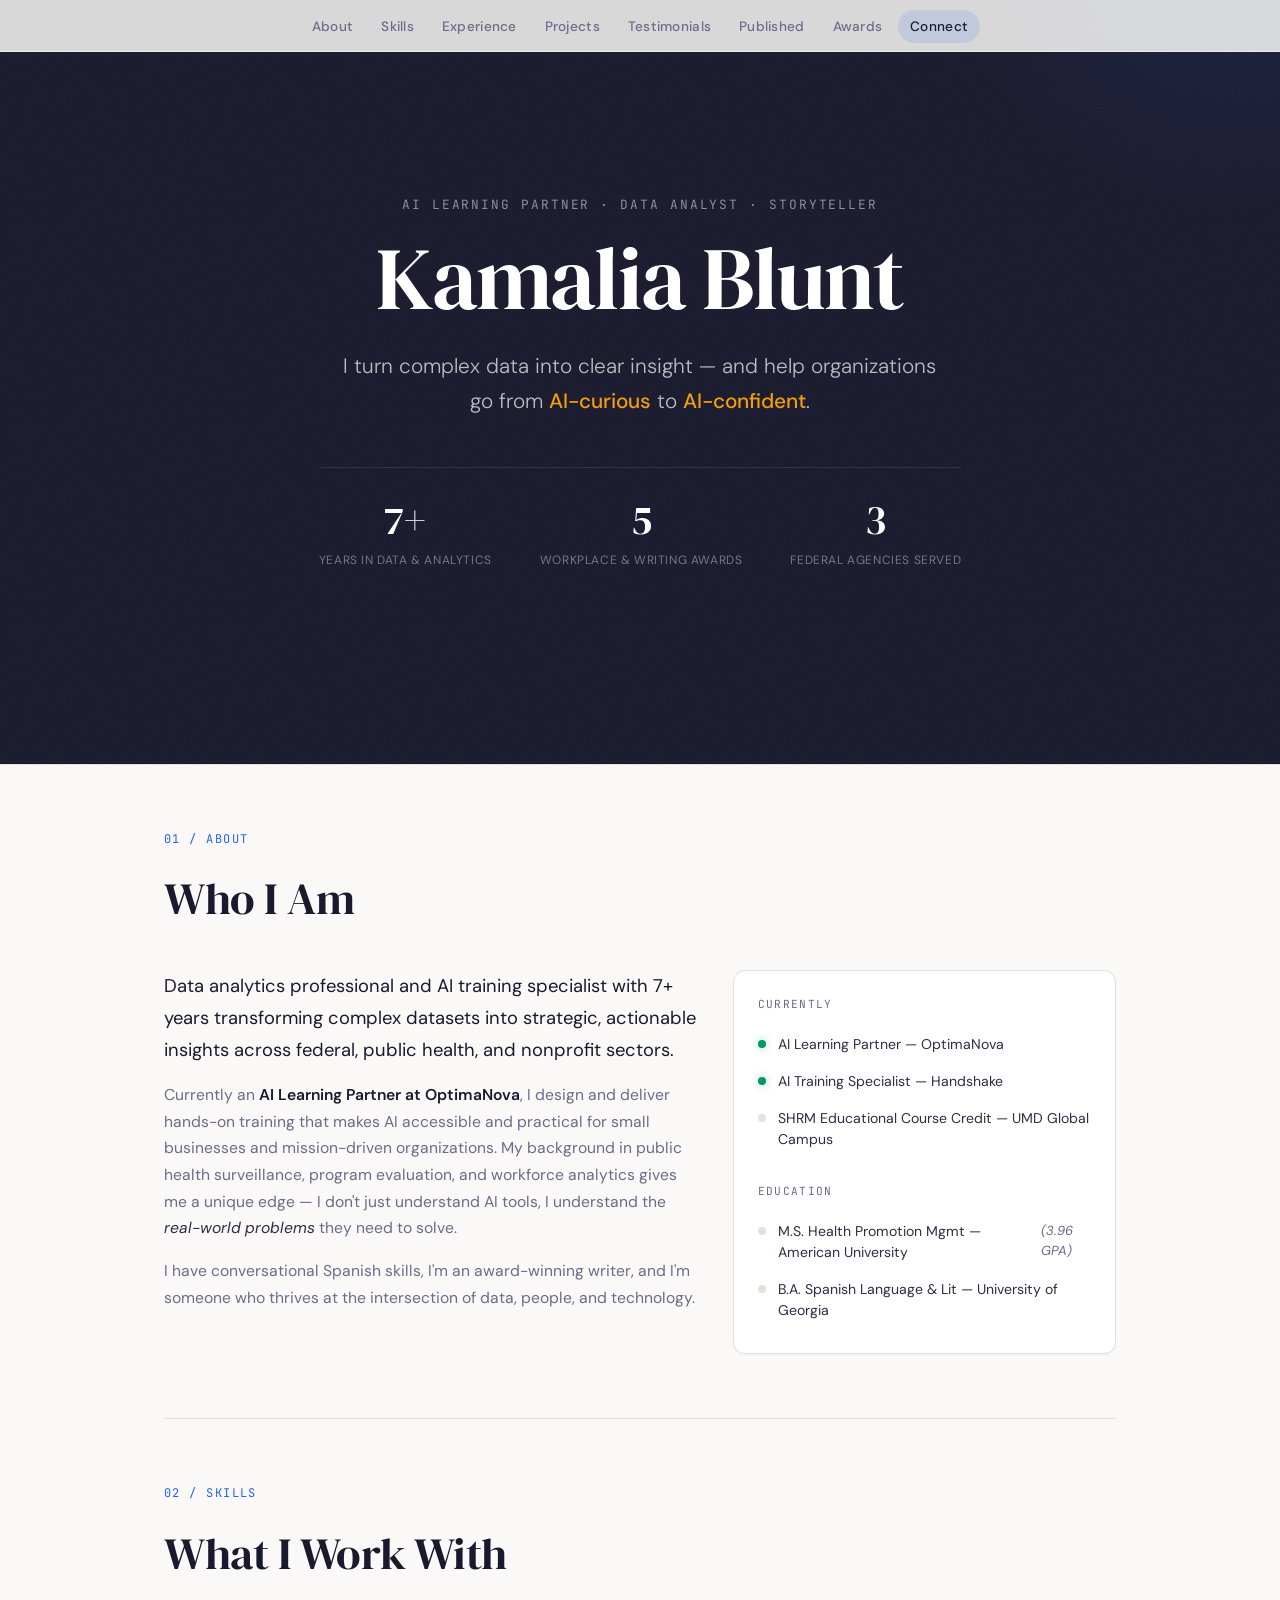
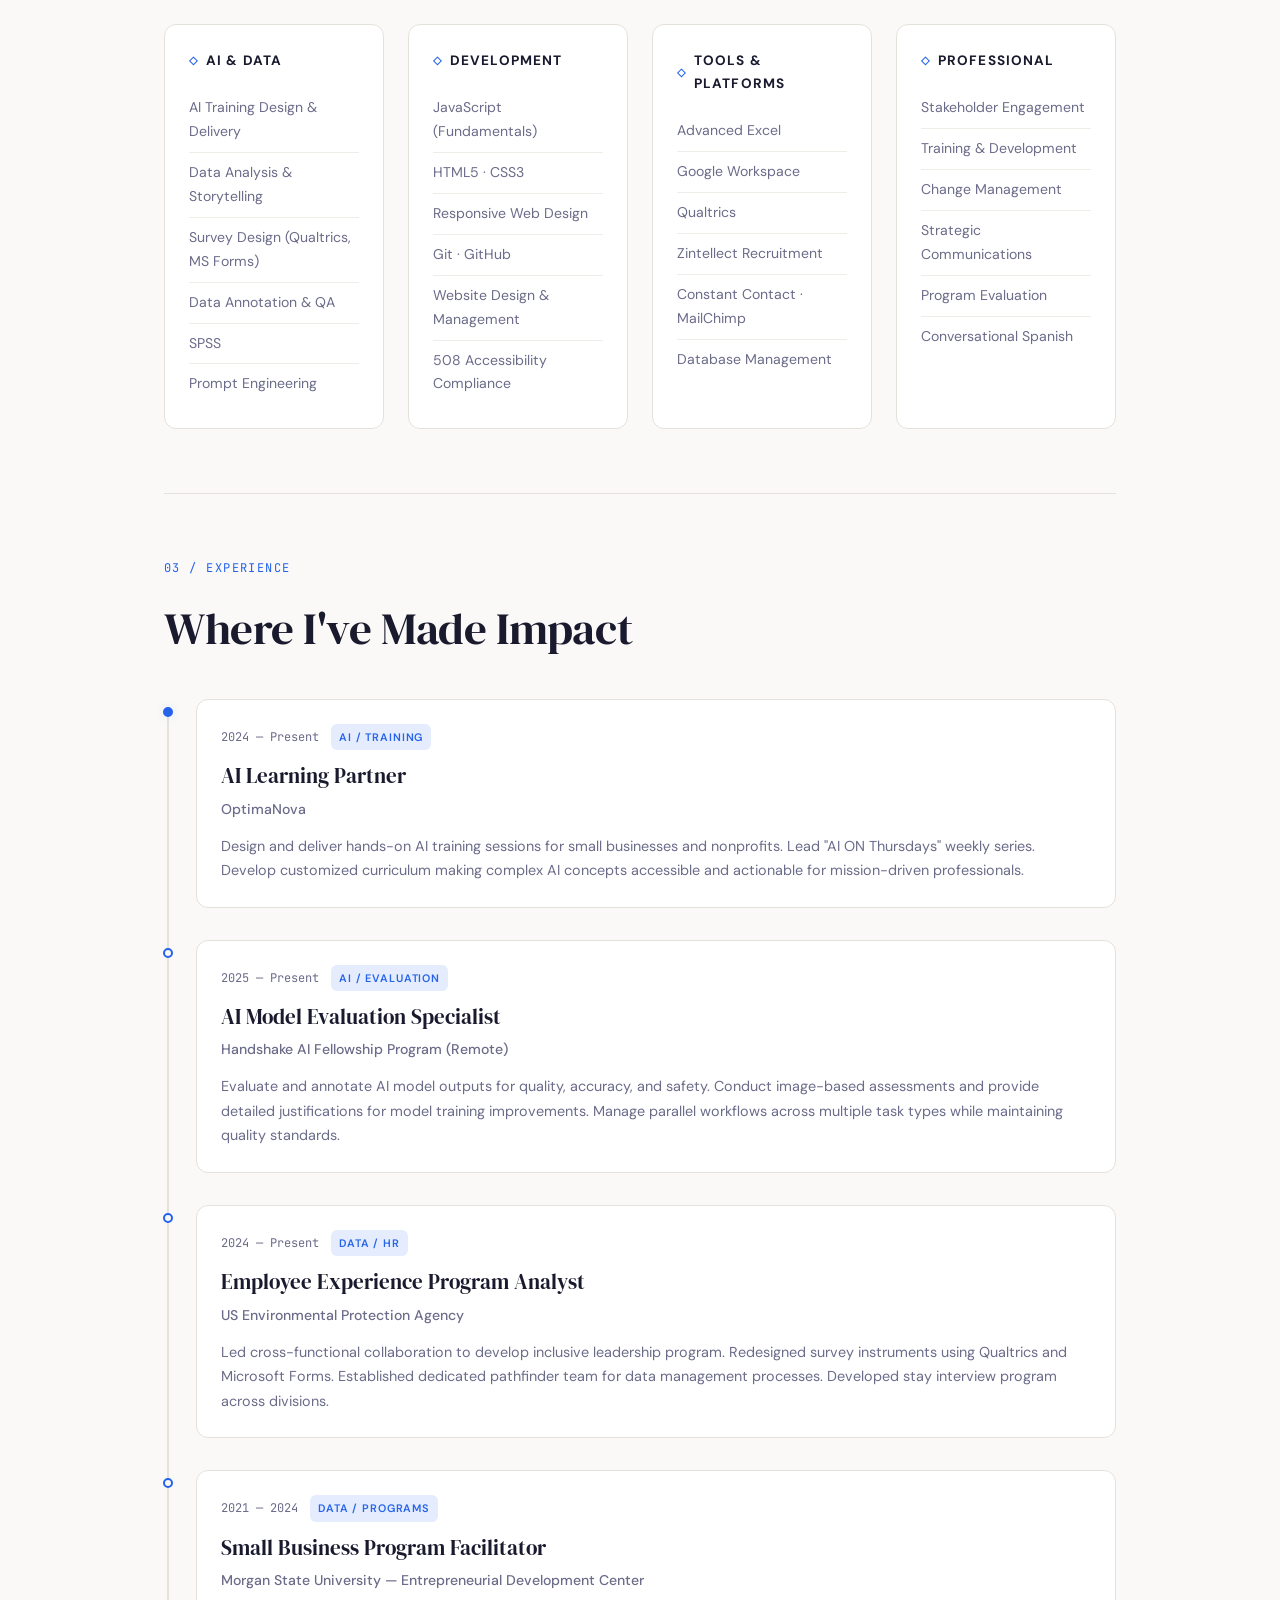
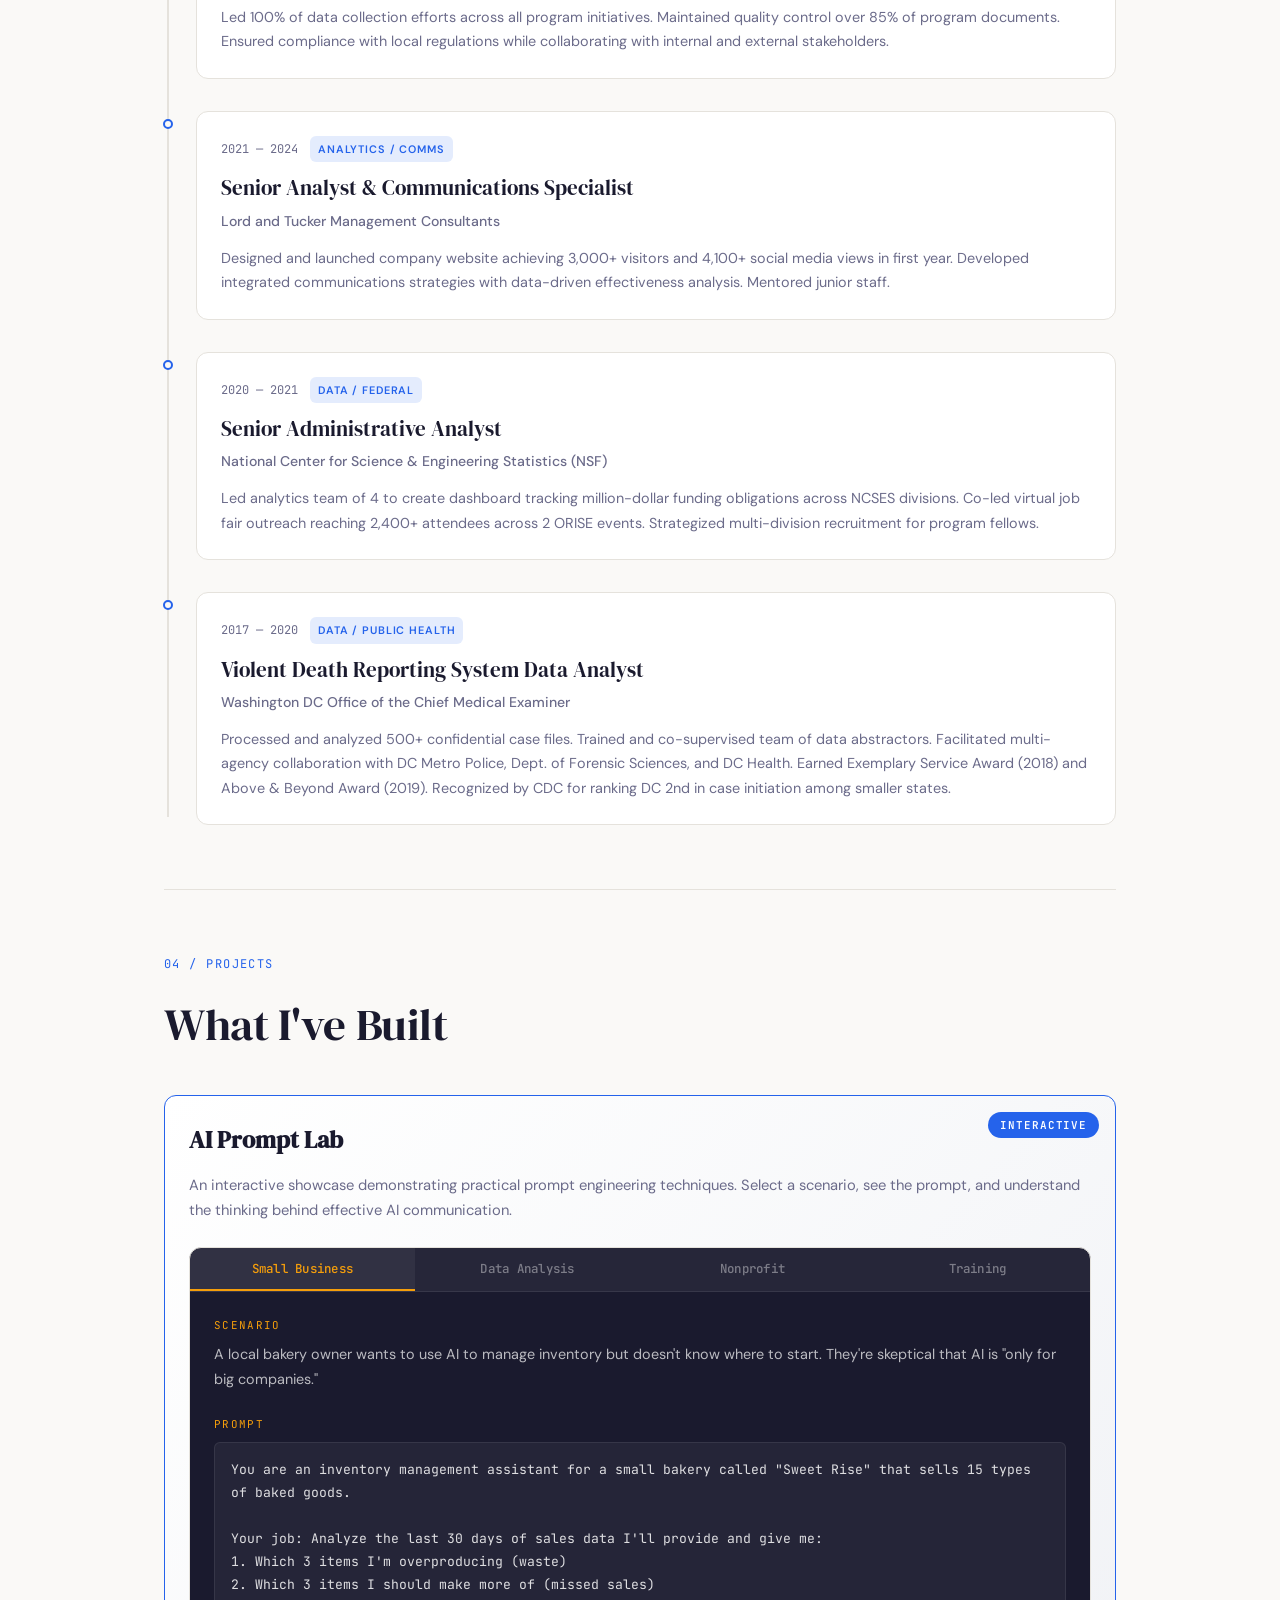
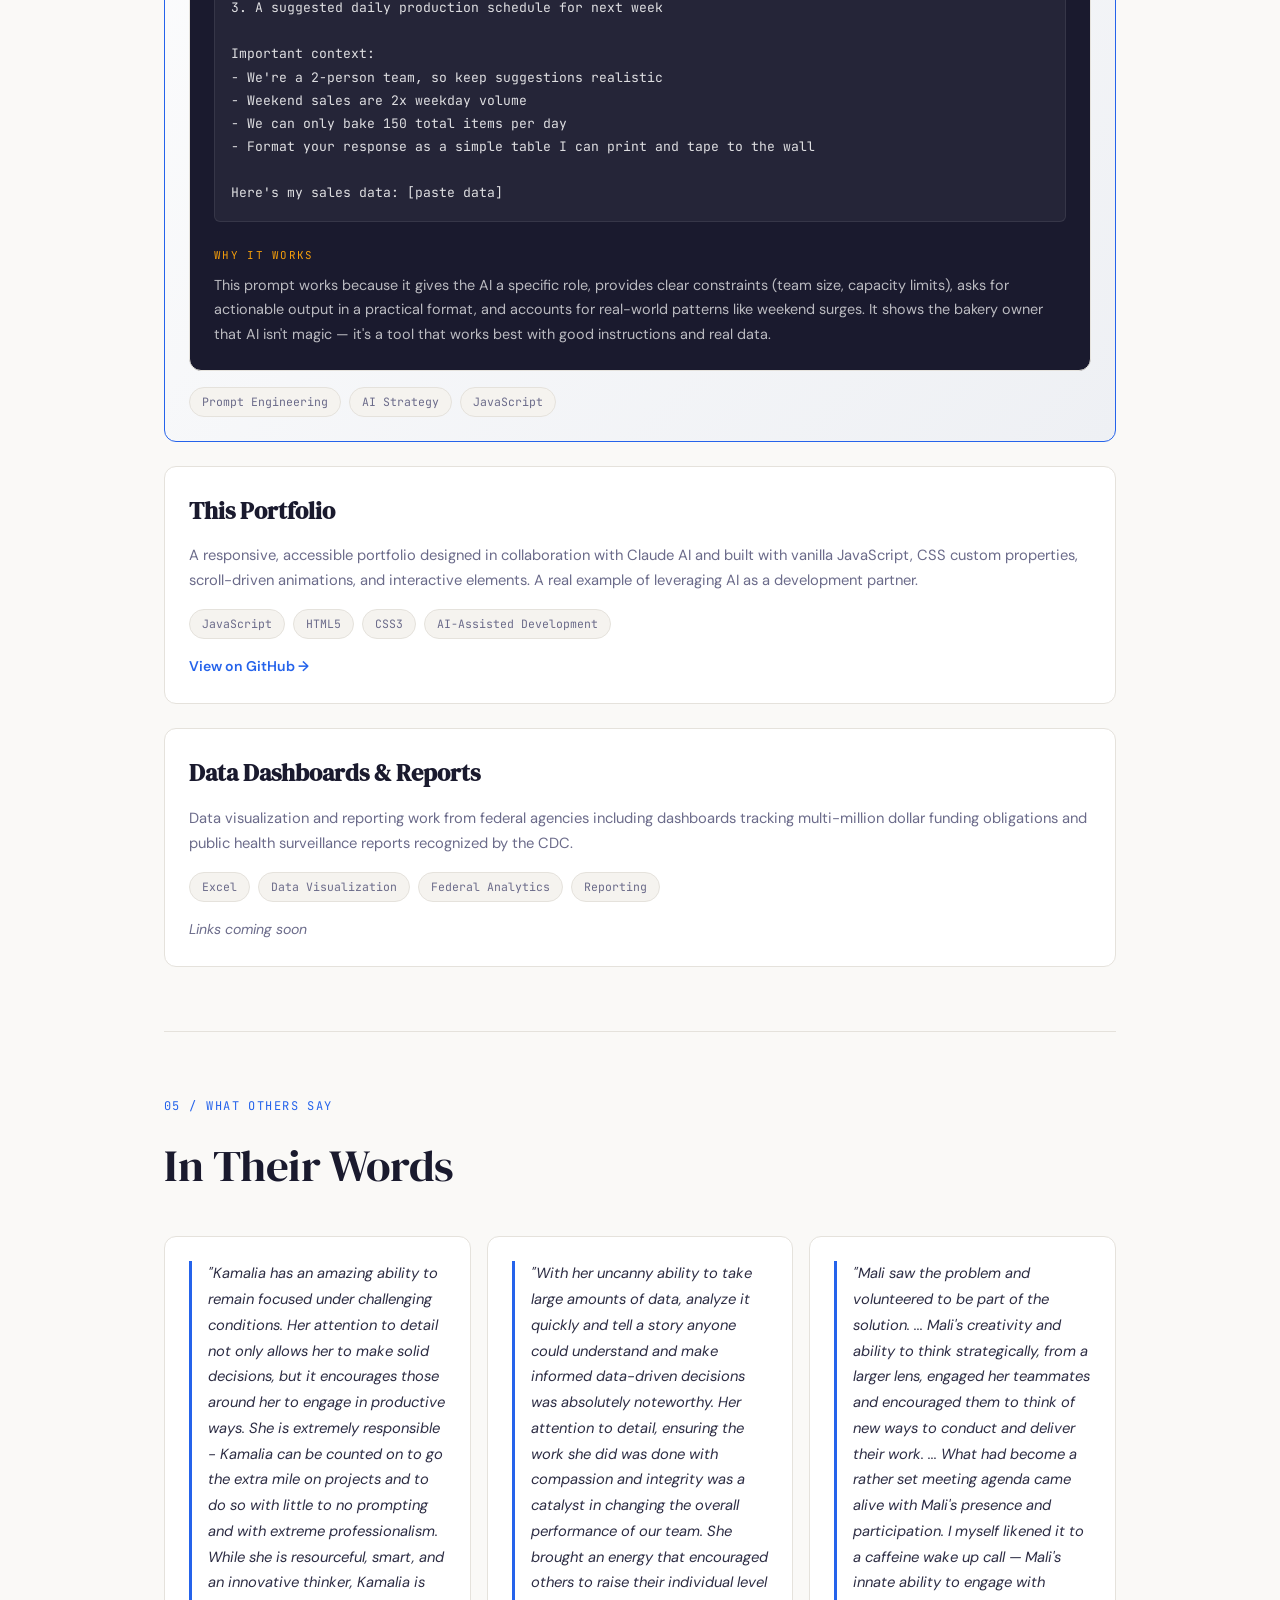
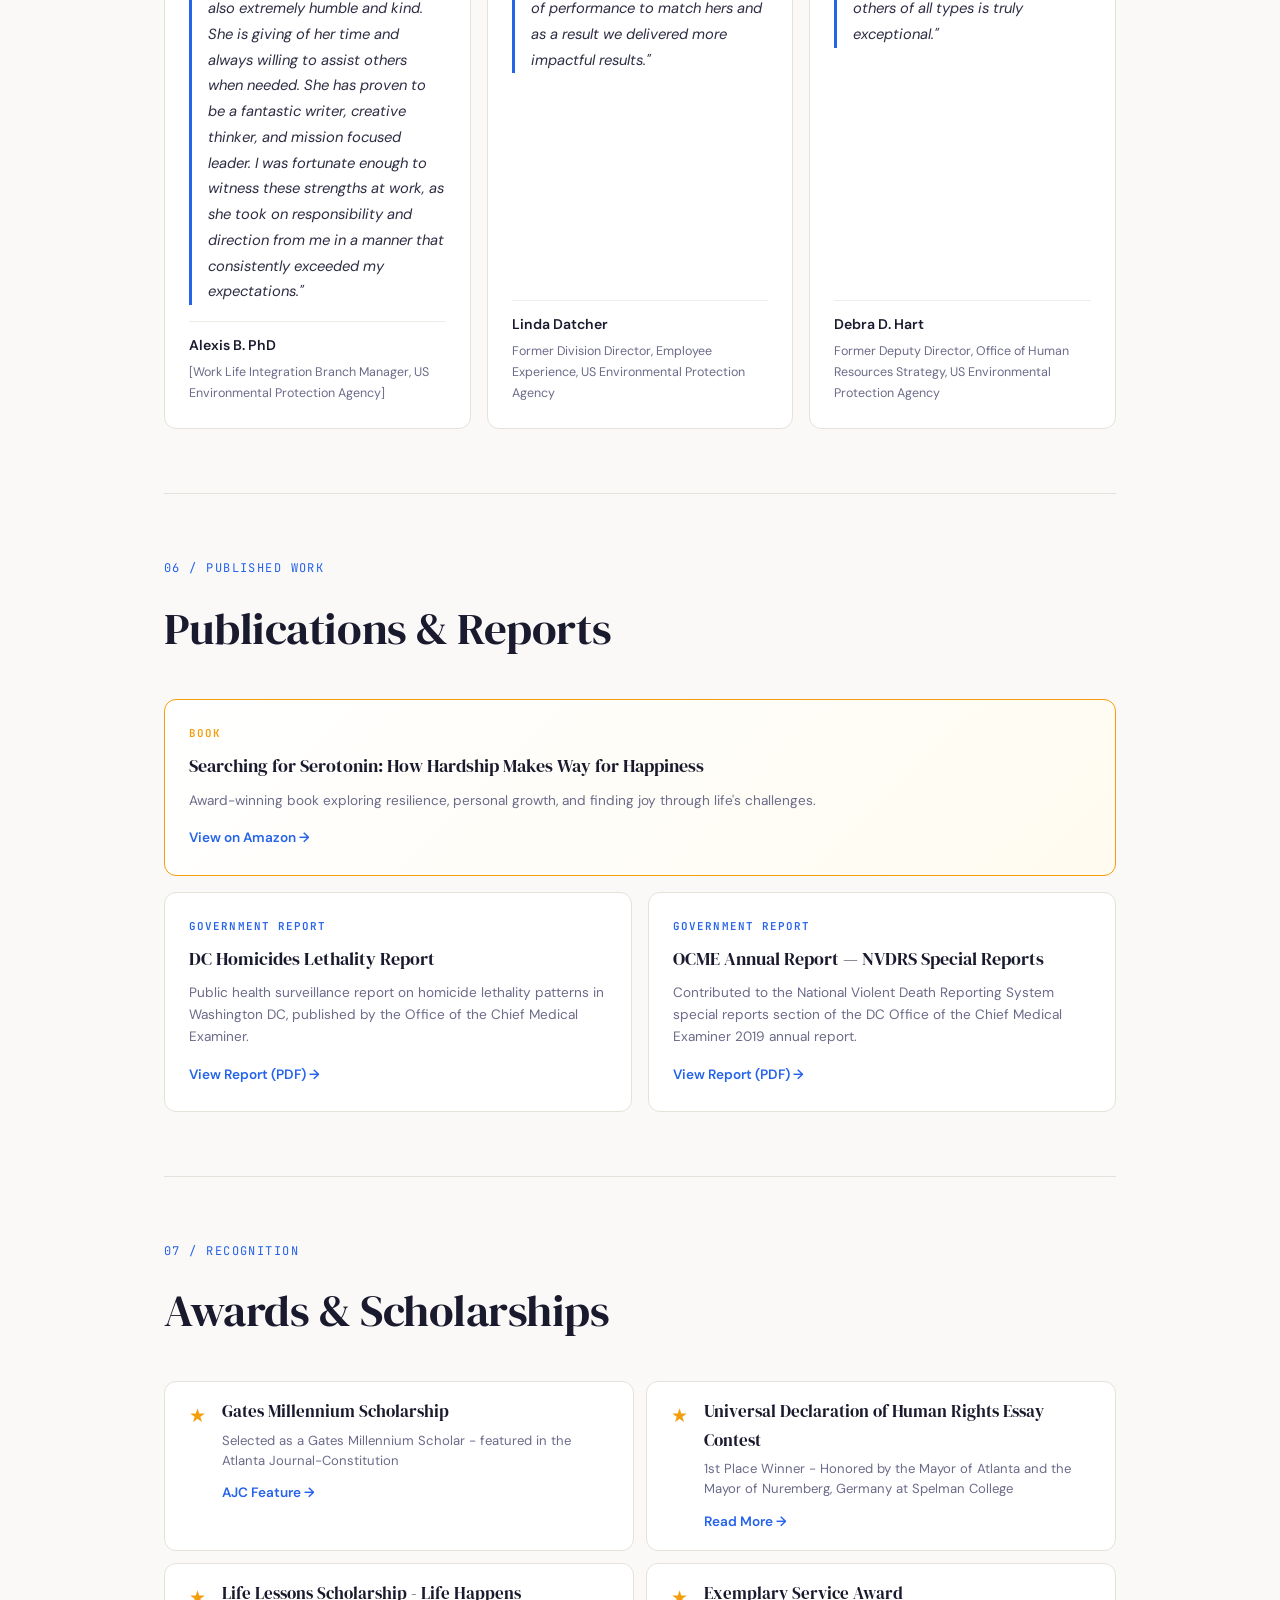
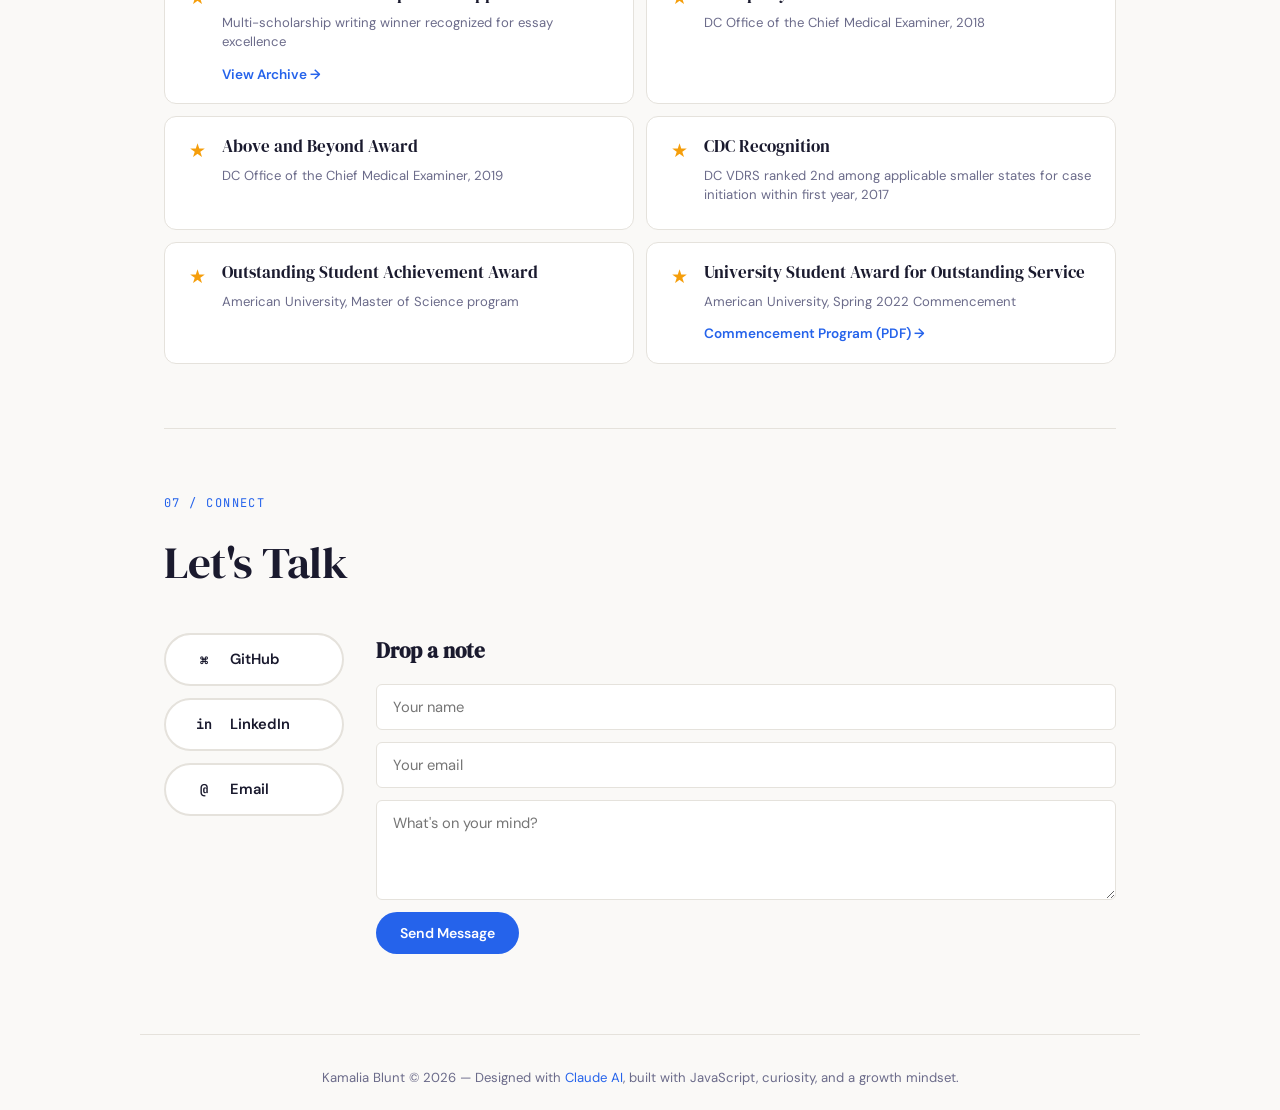
==== commit f42ee822: "Added publications, awards section, and new CSS styles" ====
--- a/index.html
+++ b/index.html
@@ -23,6 +23,7 @@
                 <li><a href="#projects">Projects</a></li>
                 <li><a href="#testimonials">Testimonials</a></li>
                 <li><a href="#published">Published</a></li>
+                <li><a href="#awards">Awards</a></li>
                 <li><a href="#connect">Connect</a></li>
             </ul>
         </nav>
@@ -124,7 +125,7 @@
                 <ul>
                     <li>Advanced Excel</li>
                     <li>Google Workspace</li>
-                    <li>Workiva (Wdesk)</li>
+                    <li>Qualtrics</li>
                     <li>Zintellect Recruitment</li>
                     <li>Constant Contact · MailChimp</li>
                     <li>Database Management</li>
@@ -311,29 +312,29 @@
         <div class="testimonials-grid">
             <div class="testimonial">
                 <blockquote>
-                    <p>"[Quote from letter of recommendation — paste here]"</p>
+                    <p>"Kamalia has an amazing ability to remain focused under challenging conditions. Her attention to detail not only allows her to make solid decisions, but it encourages those around her to engage in productive ways. She is extremely responsible - Kamalia can be counted on to go the extra mile on projects and to do so with little to no prompting and with extreme professionalism. While she is resourceful, smart, and an innovative thinker, Kamalia is also extremely humble and kind. She is giving of her time and always willing to assist others when needed. She has proven to be a fantastic writer, creative thinker, and mission focused leader. I was fortunate enough to witness these strengths at work, as she took on responsibility and direction from me in a manner that consistently exceeded my expectations."</p>
                 </blockquote>
                 <div class="testimonial-author">
-                    <span class="testimonial-name">[Name]</span>
-                    <span class="testimonial-role">[Title, Organization]</span>
+                    <span class="testimonial-name">Alexis B. PhD</span>
+                    <span class="testimonial-role">[Work Life Integration Branch Manager, US Environmental Protection Agency]</span>
                 </div>
             </div>
             <div class="testimonial">
                 <blockquote>
-                    <p>"[Quote from book review — paste here]"</p>
+                    <p>"With her uncanny ability to take large amounts of data, analyze it quickly and tell a story anyone could understand and make informed data-driven decisions was absolutely noteworthy. Her attention to detail, ensuring the work she did was done with compassion and integrity was a catalyst in changing the overall performance of our team. She brought an energy that encouraged others to raise their individual level of performance to match hers and as a result we delivered more impactful results."</p>
                 </blockquote>
                 <div class="testimonial-author">
-                    <span class="testimonial-name">[Reviewer Name]</span>
-                    <span class="testimonial-role">[Source]</span>
+                    <span class="testimonial-name">Linda Datcher</span>
+                    <span class="testimonial-role">Former Division Director, Employee Experience, US Environmental Protection Agency</span>
                 </div>
             </div>
             <div class="testimonial">
                 <blockquote>
-                    <p>"[Another endorsement — paste here]"</p>
+                    <p>"Mali saw the problem and volunteered to be part of the solution. ... Mali's creativity and ability to think strategically, from a larger lens, engaged her teammates and encouraged them to think of new ways to conduct and deliver their work. ... What had become a rather set meeting agenda came alive with Mali's presence and participation. I myself likened it to a caffeine wake up call — Mali's innate ability to engage with others of all types is truly exceptional."</p>
                 </blockquote>
                 <div class="testimonial-author">
-                    <span class="testimonial-name">[Name]</span>
-                    <span class="testimonial-role">[Title, Organization]</span>
+                    <span class="testimonial-name">Debra D. Hart</span>
+                    <span class="testimonial-role">Former Deputy Director, Office of Human Resources Strategy, US Environmental Protection Agency</span>
                 </div>
             </div>
         </div>
@@ -342,34 +343,97 @@
     <!-- ===== PUBLISHED WORK ===== -->
     <section id="published">
         <span class="section-label">06 / Published Work</span>
-        <h2>Recognition & Writing</h2>
+        <h2>Publications & Reports</h2>
         <div class="published-grid">
+            <div class="published-item featured-pub">
+                <span class="published-type">Book</span>
+                <h3>Searching for Serotonin: How Hardship Makes Way for Happiness</h3>
+                <p>Award-winning book exploring resilience, personal growth, and finding joy through life's challenges.</p>
+                <a href="https://www.amazon.com/Searching-Serotonin-Hardship-Makes-Happiness/dp/B0BYFVSXY9" target="_blank" class="published-link">View on Amazon →</a>
+            </div>
             <div class="published-item">
-                <span class="published-type">Award</span>
-                <h3>Universal Declaration of Human Rights Essay Contest</h3>
-                <p>1st Place Winner — Honored by the Mayor of Atlanta and the Mayor of Nuremberg, Germany at Spelman College</p>
-                <a href="https://apstoday.us/tag/spelman-college/" target="_blank" class="published-link">Read More →</a>
+                <span class="published-type">Government Report</span>
+                <h3>DC Homicides Lethality Report</h3>
+                <p>Public health surveillance report on homicide lethality patterns in Washington DC, published by the Office of the Chief Medical Examiner.</p>
+                <a href="https://ocme.dc.gov/sites/default/files/dc/sites/ocme/Homicides%20Lethality%20Report%20June%202019%202.pdf" target="_blank" class="published-link">View Report (PDF) →</a>
             </div>
             <div class="published-item">
-                <span class="published-type">Scholarship</span>
-                <h3>Life Lessons Scholarship — Life Happens</h3>
-                <p>Multi-scholarship writing winner recognized for essay excellence</p>
-                <a href="https://lifehappens.co/life-lessons-scholarship-program/archive/" target="_blank" class="published-link">View Archive →</a>
-            </div>
-            <div class="published-item">
-                <span class="published-type">Scholarship</span>
-                <h3>Gates Millennium Scholarship</h3>
-                <p>Selected as a Gates Millennium Scholar — featured in the Atlanta Journal-Constitution</p>
-                <a href="https://www.ajc.com/news/local/gates-millennium-scholarship-winners/LV7Nn6rbrVG0fpaz4hsI3K/" target="_blank" class="published-link">AJC Feature →</a>
-            </div>
-            <div class="published-item placeholder">
-                <span class="published-type">Your Link</span>
-                <h3>More work coming soon</h3>
-                <p>Additional reports, dashboards, and published writing will be added here.</p>
-            </div>
-        </div>
-    </section>
-
+                <span class="published-type">Government Report</span>
+                <h3>OCME Annual Report — NVDRS Special Reports</h3>
+                <p>Contributed to the National Violent Death Reporting System special reports section of the DC Office of the Chief Medical Examiner 2019 annual report.</p>
+                <a href="https://ocme.dc.gov/sites/default/files/dc/sites/ocme/agency_content/OCME_2019_web.pdf" target="_blank" class="published-link">View Report (PDF) →</a>
+            </div>
+        </div>
+    </section>
+
+<!-- ===== AWARDS & SCHOLARSHIPS ===== -->
+    <section id="awards">
+        <span class="section-label">07 / Recognition</span>
+        <h2>Awards & Scholarships</h2>
+        <div class="awards-grid">
+            <div class="award-item">
+                <span class="award-icon">★</span>
+                <div>
+                    <h3>Gates Millennium Scholarship</h3>
+                    <p>Selected as a Gates Millennium Scholar - featured in the Atlanta Journal-Constitution</p>
+                    <a href="https://www.ajc.com/news/local/gates-millennium-scholarship-winners/LV7Nn6rbrVG0fpaz4hsI3K/" target="_blank" class="published-link">AJC Feature →</a>
+                </div>
+            </div>
+            <div class="award-item">
+                <span class="award-icon">★</span>
+                <div>
+                    <h3>Universal Declaration of Human Rights Essay Contest</h3>
+                    <p>1st Place Winner - Honored by the Mayor of Atlanta and the Mayor of Nuremberg, Germany at Spelman College</p>
+                    <a href="https://apstoday.us/tag/spelman-college/" target="_blank" class="published-link">Read More →</a>
+                </div>
+            </div>
+            <div class="award-item">
+                <span class="award-icon">★</span>
+                <div>
+                    <h3>Life Lessons Scholarship - Life Happens</h3>
+                    <p>Multi-scholarship writing winner recognized for essay excellence</p>
+                    <a href="https://lifehappens.co/life-lessons-scholarship-program/archive/" target="_blank" class="published-link">View Archive →</a>
+                </div>
+            </div>
+            <div class="award-item">
+                <span class="award-icon">★</span>
+                <div>
+                    <h3>Exemplary Service Award</h3>
+                    <p>DC Office of the Chief Medical Examiner, 2018</p>
+                </div>
+            </div>
+            <div class="award-item">
+                <span class="award-icon">★</span>
+                <div>
+                    <h3>Above and Beyond Award</h3>
+                    <p>DC Office of the Chief Medical Examiner, 2019</p>
+                </div>
+            </div>
+            <div class="award-item">
+                <span class="award-icon">★</span>
+                <div>
+                    <h3>CDC Recognition</h3>
+                    <p>DC VDRS ranked 2nd among applicable smaller states for case initiation within first year, 2017</p>
+                </div>
+            </div>
+            <div class="award-item">
+                <span class="award-icon">★</span>
+                <div>
+                    <h3>Outstanding Student Achievement Award</h3>
+                    <p>American University, Master of Science program</p>
+                </div>
+            </div>
+            <div class="award-item">
+                <span class="award-icon">★</span>
+                <div>
+                    <h3>University Student Award for Outstanding Service</h3>
+                    <p>American University, Spring 2022 Commencement</p>
+                    <a href="https://www.american.edu/commencement/upload/spring2022_program.pdf" target="_blank" class="published-link">Commencement Program (PDF) →</a>
+                </div>
+            </div>
+        </div>
+    </section>
+    
     <!-- ===== CONNECT ===== -->
     <section id="connect">
         <span class="section-label">07 / Connect</span>
--- a/css/index.css
+++ b/css/index.css
@@ -787,7 +787,60 @@
 .published-link:hover {
     color: var(--accent-hover);
 }
-
+/* ===== PUBLISHED - FEATURED ===== */
+.published-item.featured-pub {
+    border-color: var(--accent-warm);
+    background: linear-gradient(135deg, var(--surface) 0%, #fffbf0 100%);
+    grid-column: 1 / -1;
+}
+
+.published-item.featured-pub .published-type {
+    color: var(--accent-warm);
+}
+
+/* ===== AWARDS ===== */
+.awards-grid {
+    display: grid;
+    grid-template-columns: repeat(2, 1fr);
+    gap: var(--sp-3);
+}
+
+.award-item {
+    display: flex;
+    align-items: flex-start;
+    gap: var(--sp-4);
+    background: var(--surface);
+    border: 1px solid var(--border);
+    border-radius: var(--r-md);
+    padding: var(--sp-4) var(--sp-6);
+    transition: all 0.3s ease;
+}
+
+.award-item:hover {
+    box-shadow: var(--shadow-md);
+    transform: translateY(-2px);
+}
+
+.award-icon {
+    color: var(--accent-warm);
+    font-size: 1.2rem;
+    flex-shrink: 0;
+    margin-top: 2px;
+}
+
+.award-item h3 {
+    font-family: var(--font-display);
+    font-size: 1.05rem;
+    font-weight: 400;
+    margin-bottom: var(--sp-1);
+}
+
+.award-item p {
+    font-size: 0.82rem;
+    color: var(--ink-muted);
+    line-height: 1.5;
+    margin-bottom: var(--sp-2);
+}
 /* ===== CONNECT ===== */
 .connect-grid {
     display: grid;
@@ -989,7 +1042,11 @@
     .about-grid {
         grid-template-columns: 1fr;
     }
-    
+    /*
+    .awards-grid {
+        grid-template-columns: 1fr;
+    }
+*/
     .skills-grid {
         grid-template-columns: repeat(2, 1fr);
     }
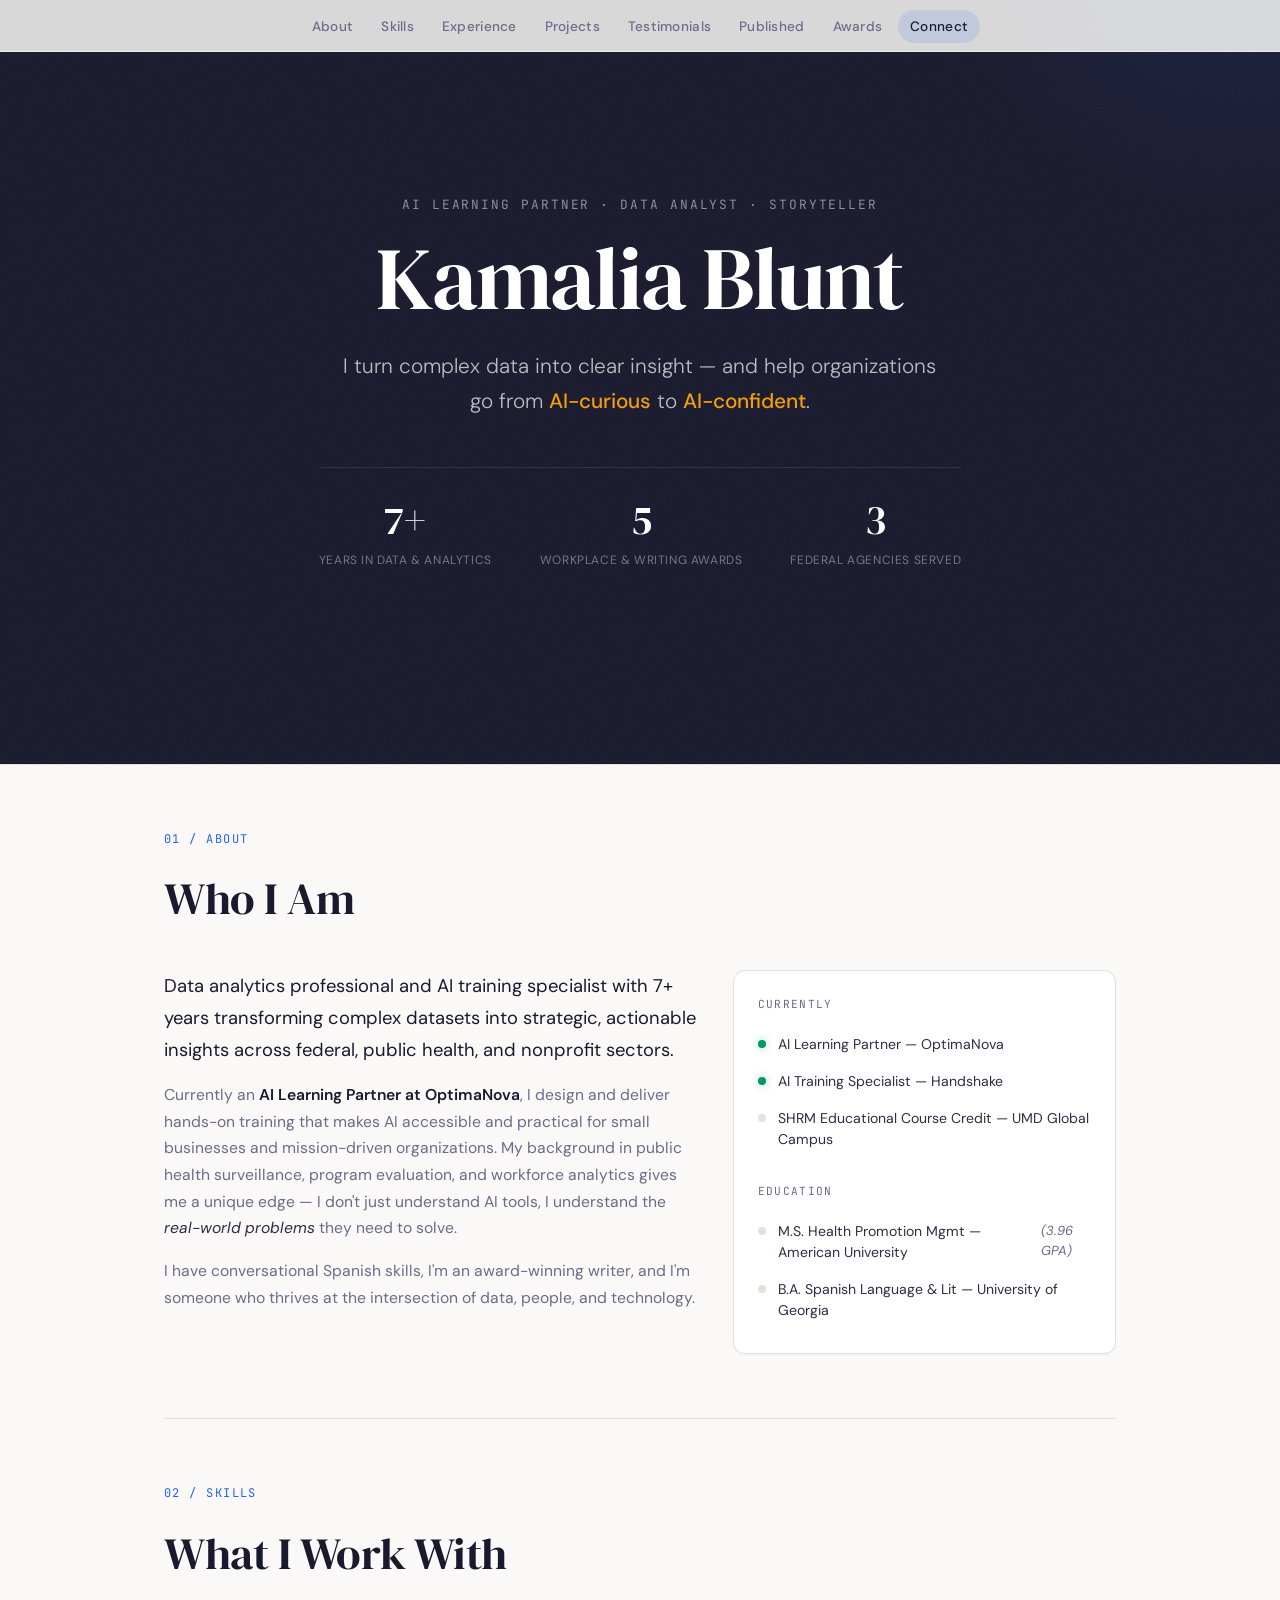
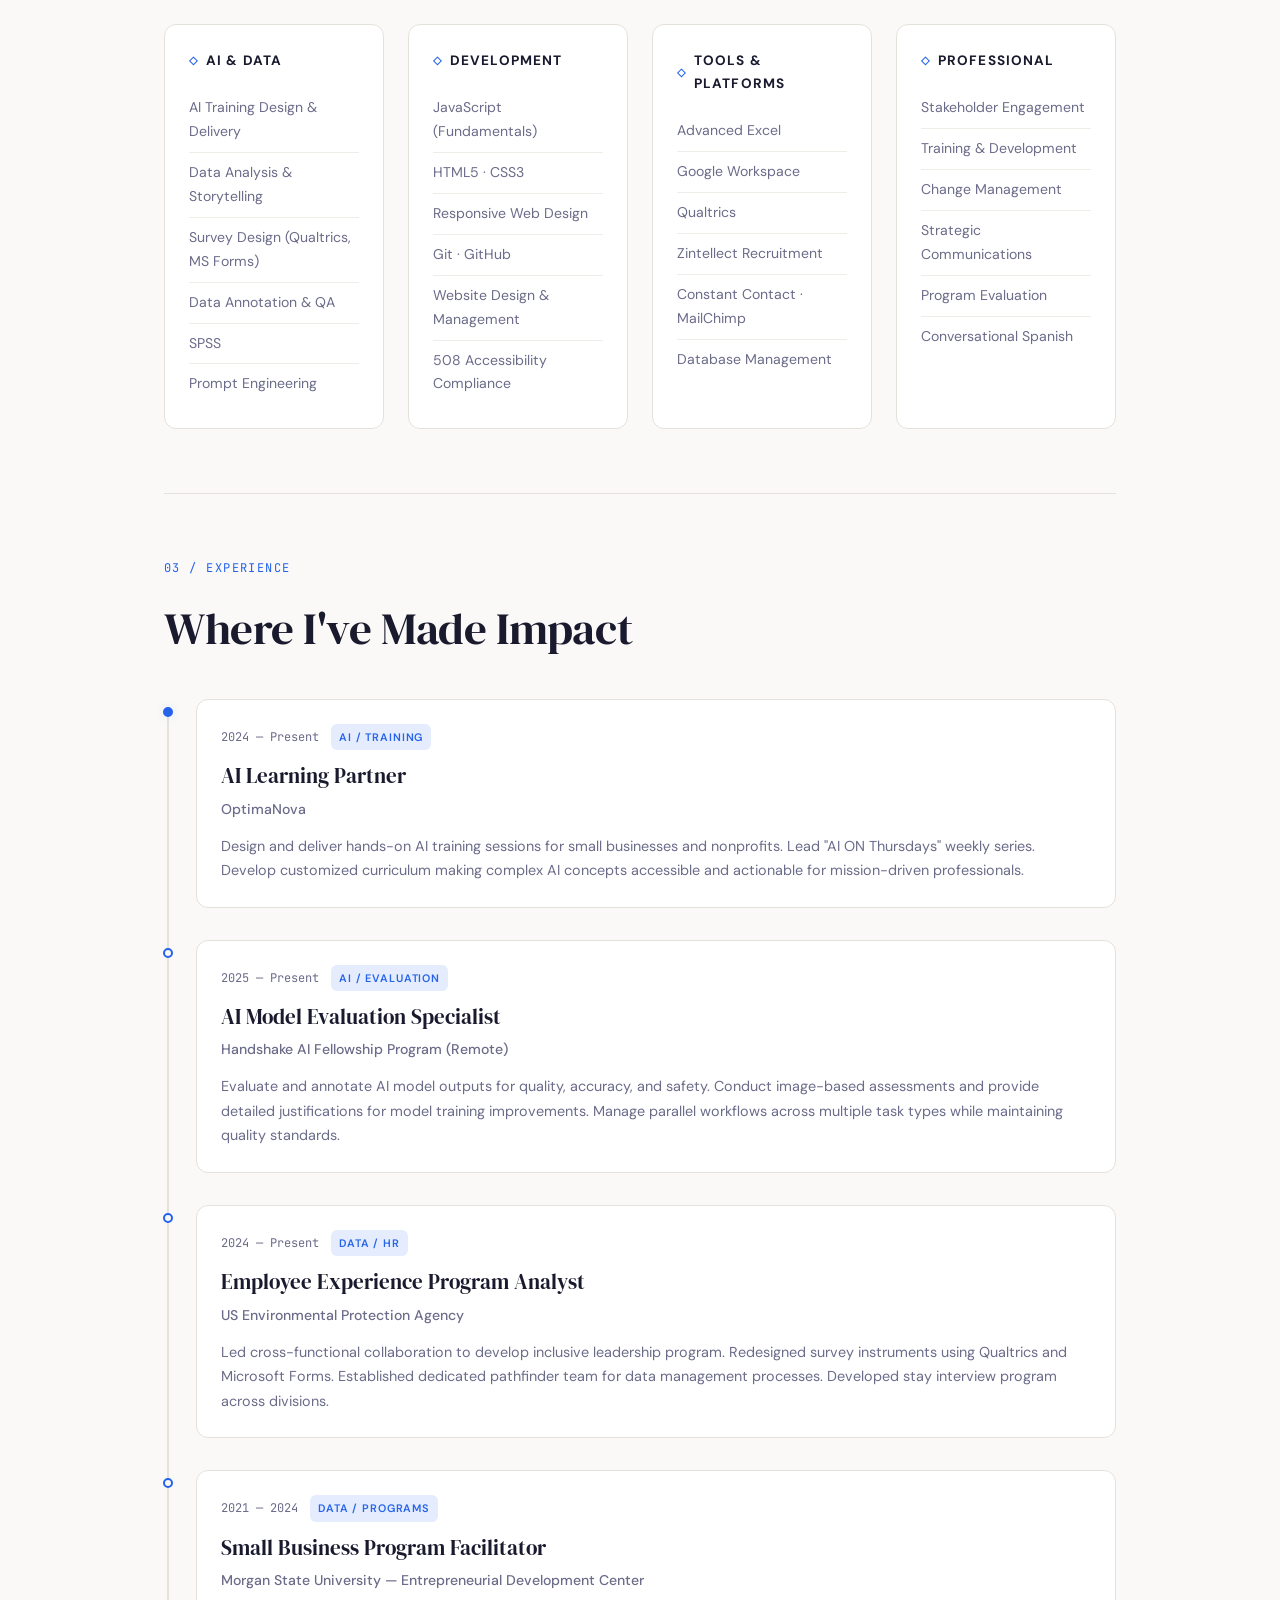
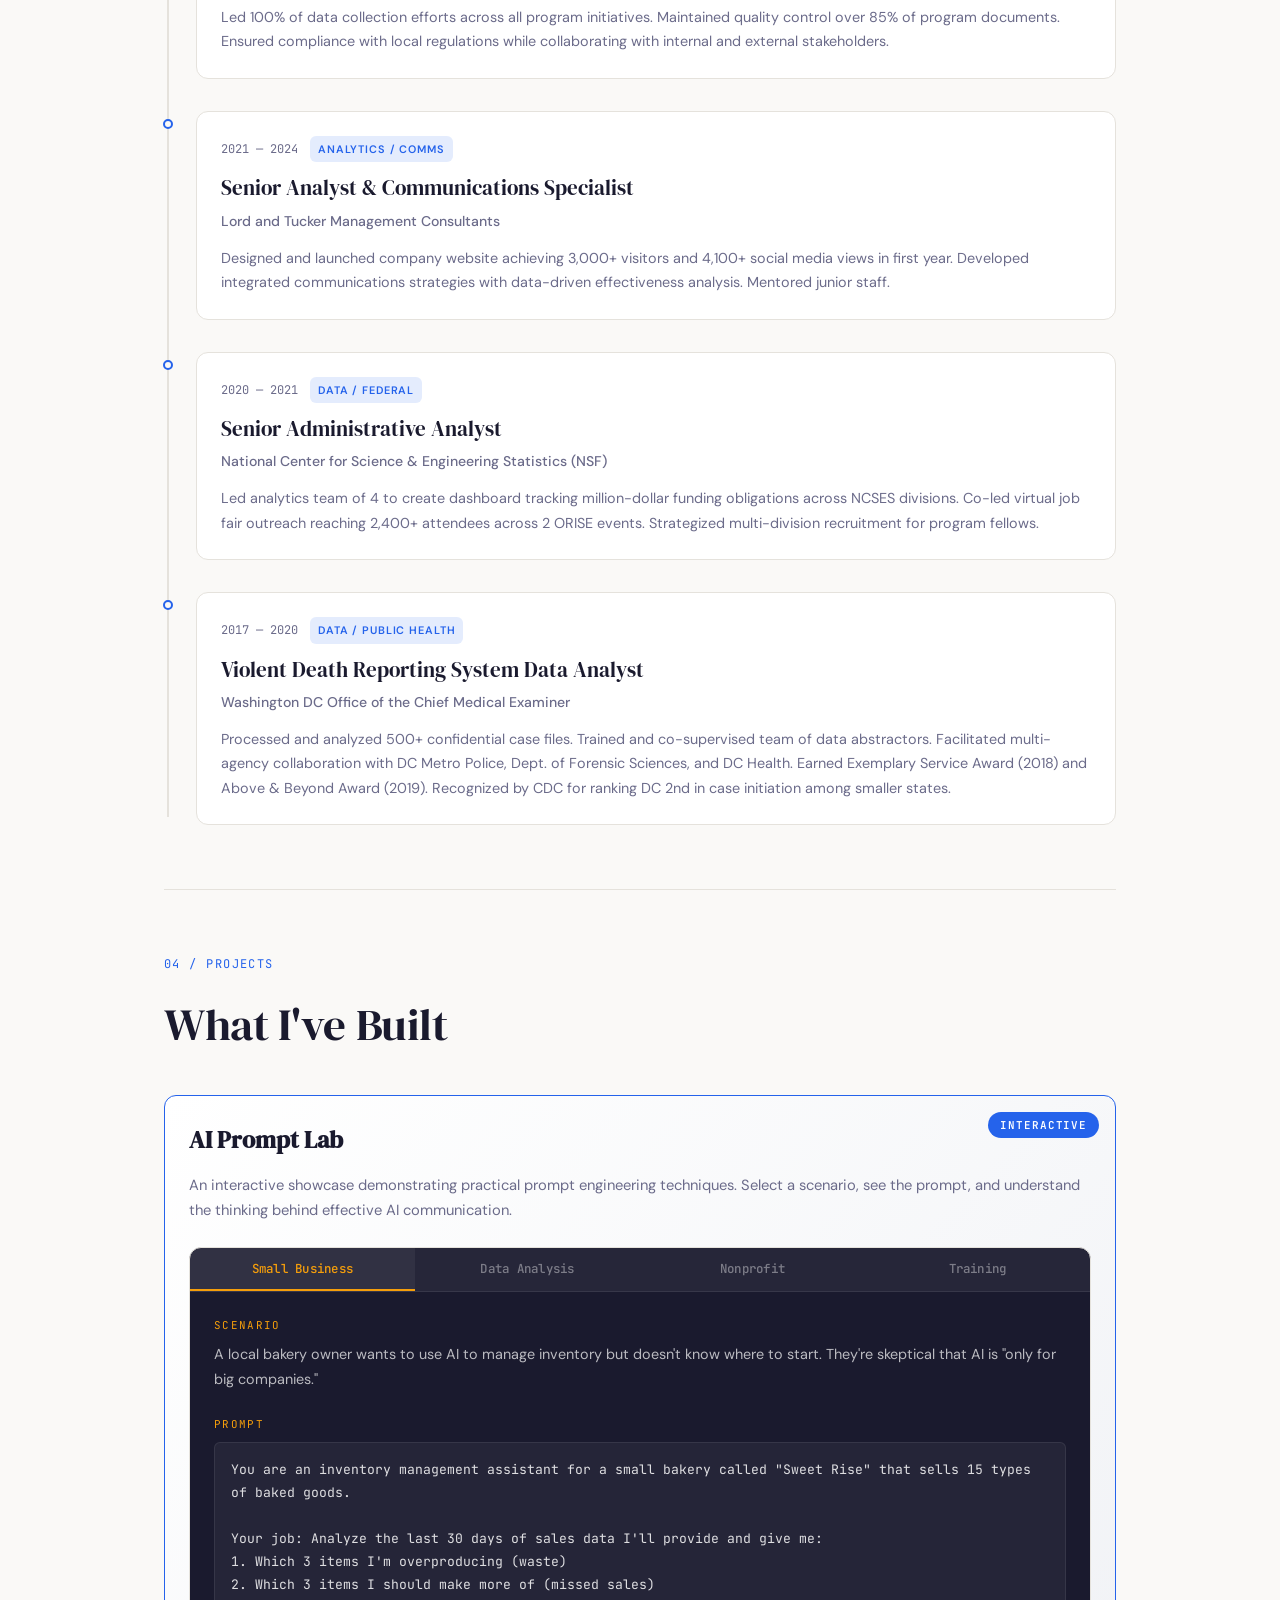
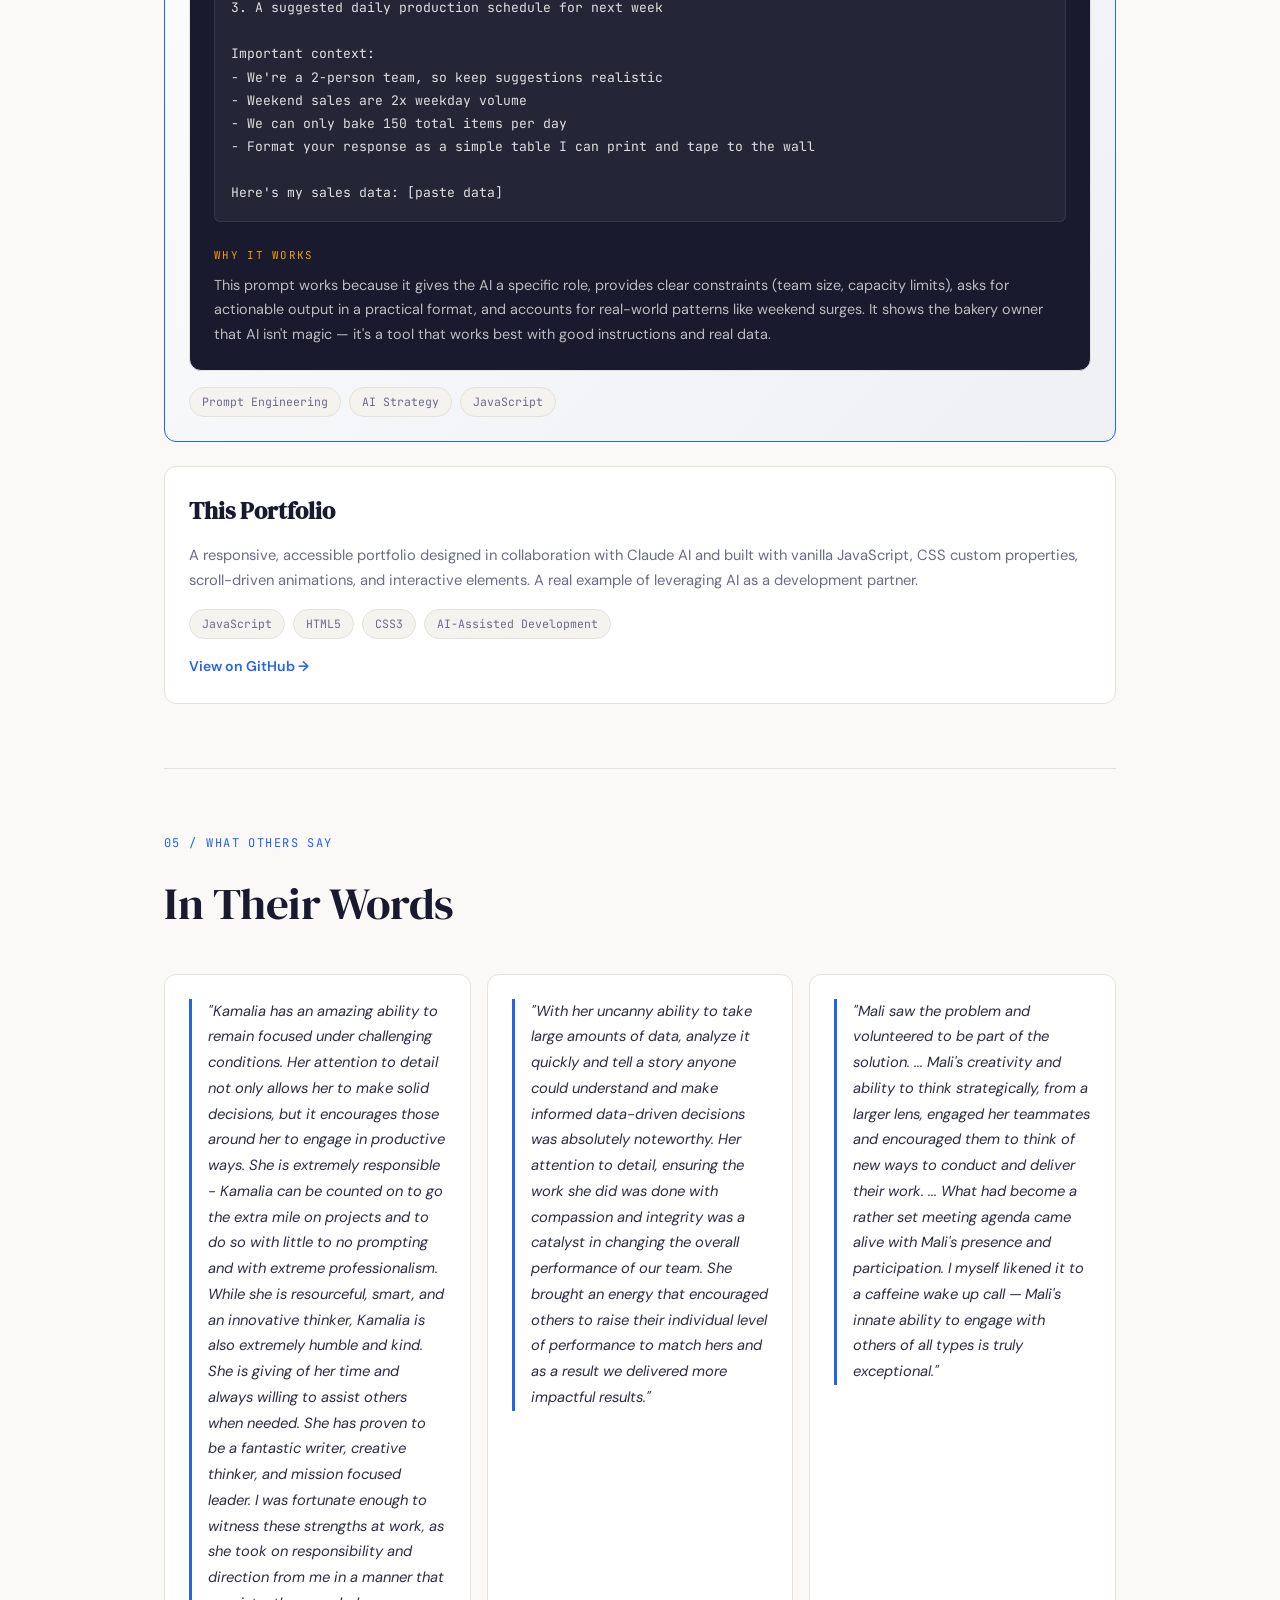
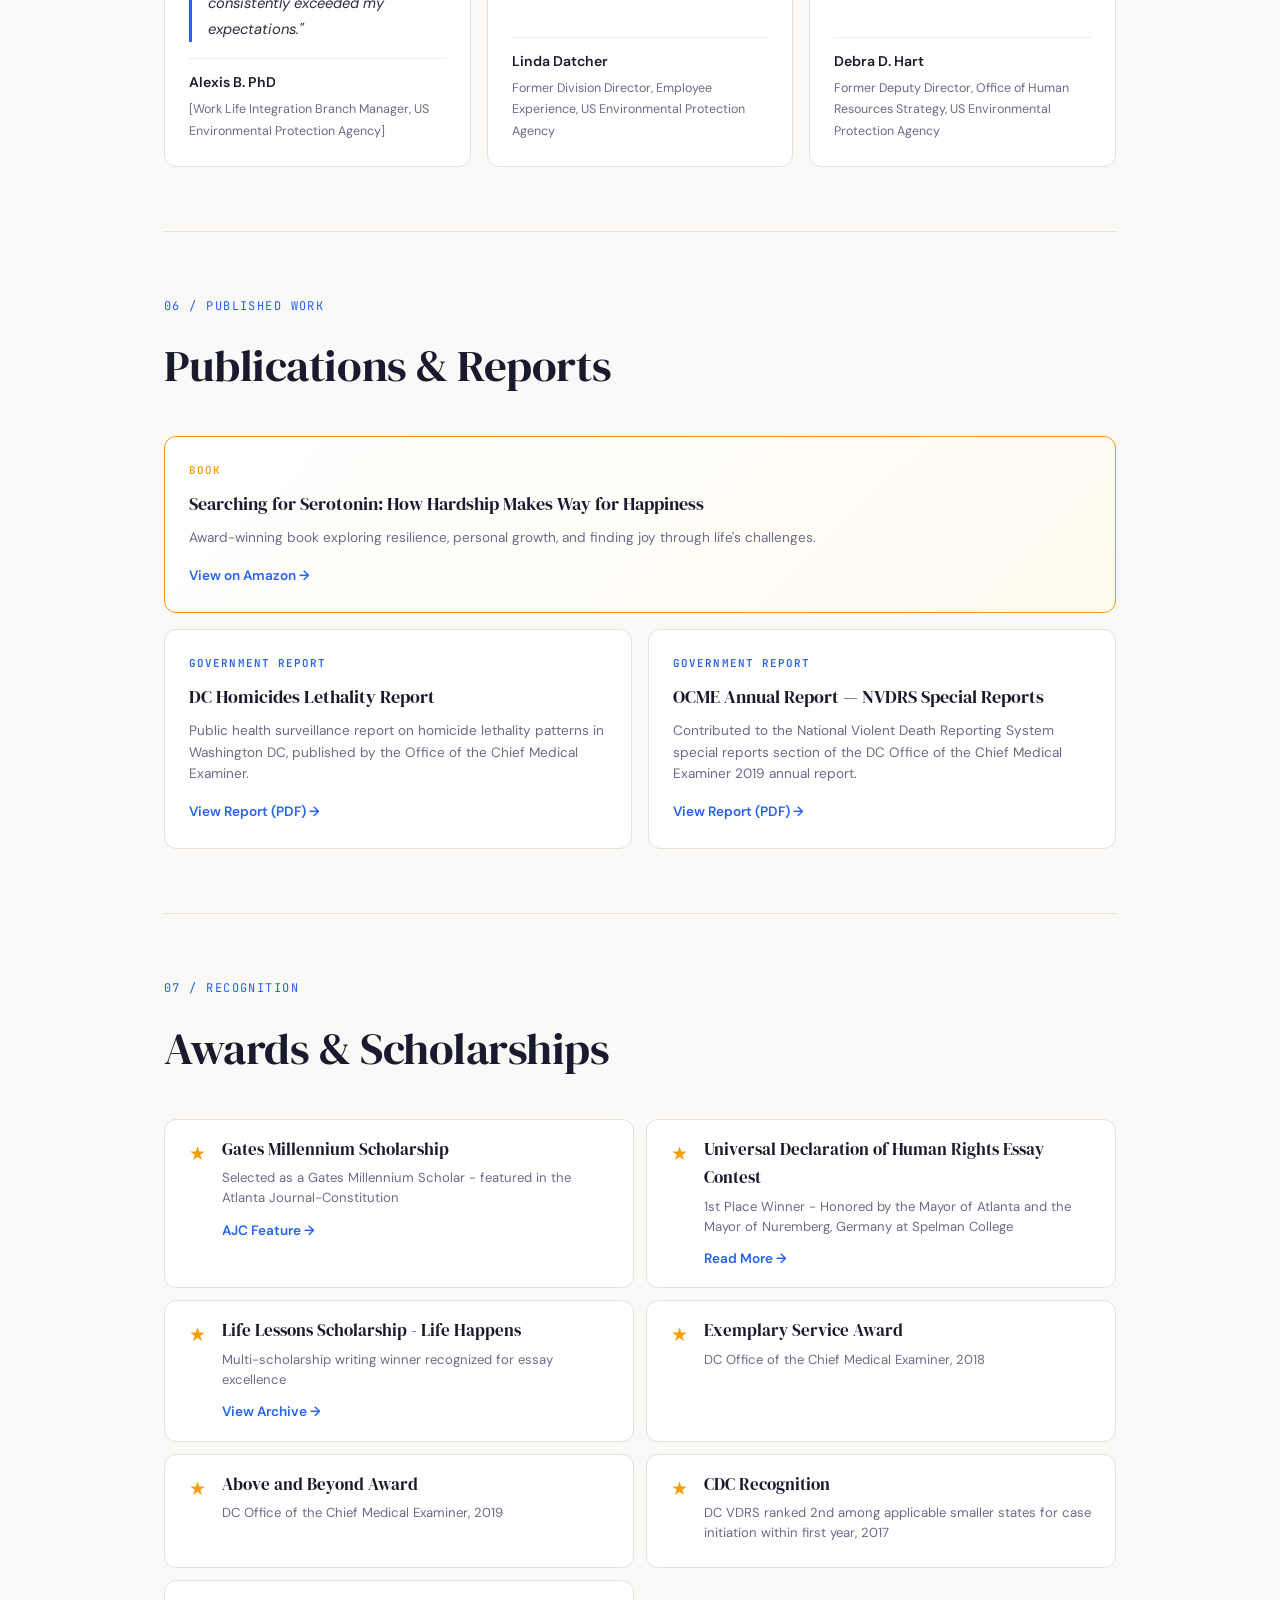
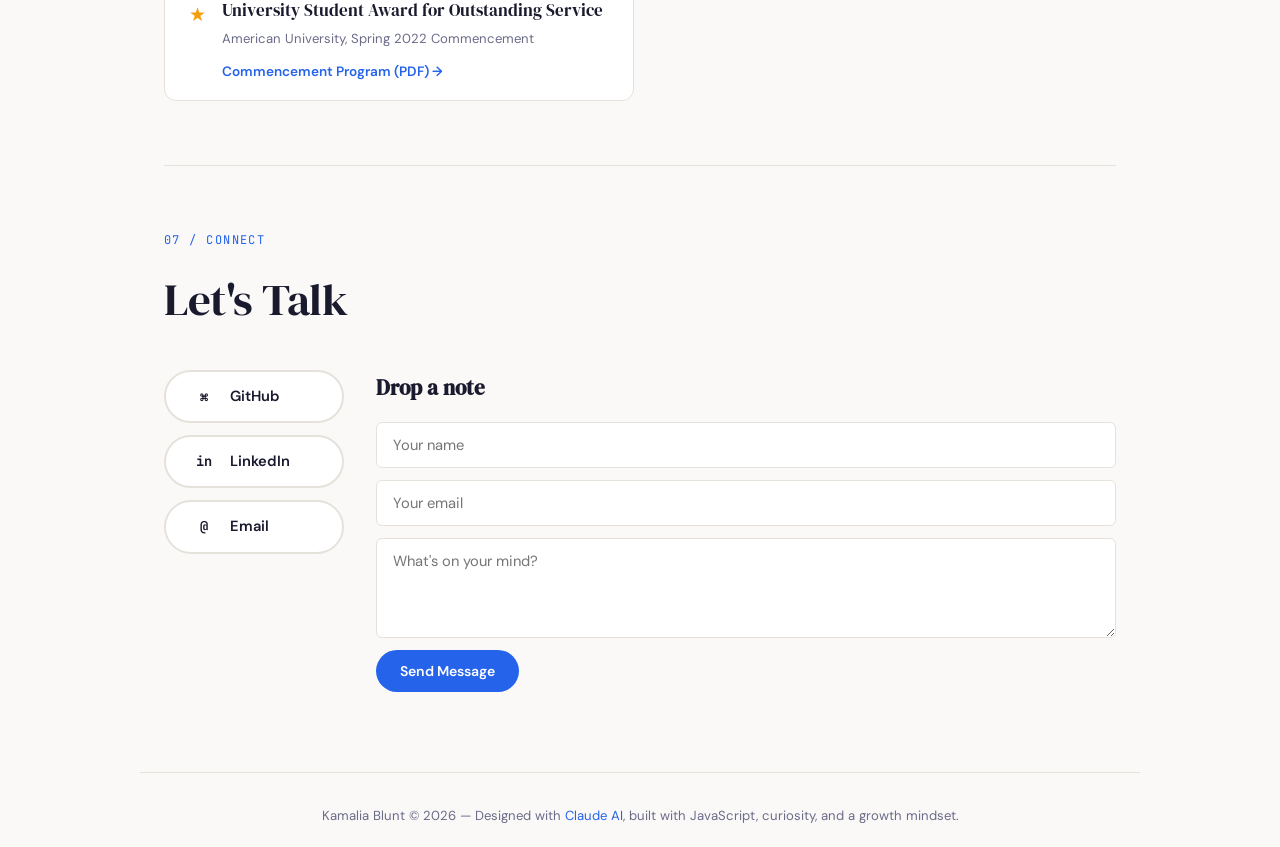
==== commit 36a02ba7: "Removed Data Dashboards project card" ====
--- a/index.html
+++ b/index.html
@@ -289,19 +289,6 @@
                 </div>
                 <a href="https://github.com/B1untKam" target="_blank" class="project-link">View on GitHub →</a>
             </div>
-
-            <!-- Project 3: Published Work (placeholder) -->
-            <div class="project-card">
-                <h3>Data Dashboards & Reports</h3>
-                <p class="project-desc">Data visualization and reporting work from federal agencies including dashboards tracking multi-million dollar funding obligations and public health surveillance reports recognized by the CDC.</p>
-                <div class="project-tech">
-                    <span>Excel</span>
-                    <span>Data Visualization</span>
-                    <span>Federal Analytics</span>
-                    <span>Reporting</span>
-                </div>
-                <span class="project-link muted">Links coming soon</span>
-            </div>
         </div>
     </section>
 
@@ -419,13 +406,6 @@
             <div class="award-item">
                 <span class="award-icon">★</span>
                 <div>
-                    <h3>Outstanding Student Achievement Award</h3>
-                    <p>American University, Master of Science program</p>
-                </div>
-            </div>
-            <div class="award-item">
-                <span class="award-icon">★</span>
-                <div>
                     <h3>University Student Award for Outstanding Service</h3>
                     <p>American University, Spring 2022 Commencement</p>
                     <a href="https://www.american.edu/commencement/upload/spring2022_program.pdf" target="_blank" class="published-link">Commencement Program (PDF) →</a>
@@ -433,7 +413,7 @@
             </div>
         </div>
     </section>
-    
+
     <!-- ===== CONNECT ===== -->
     <section id="connect">
         <span class="section-label">07 / Connect</span>
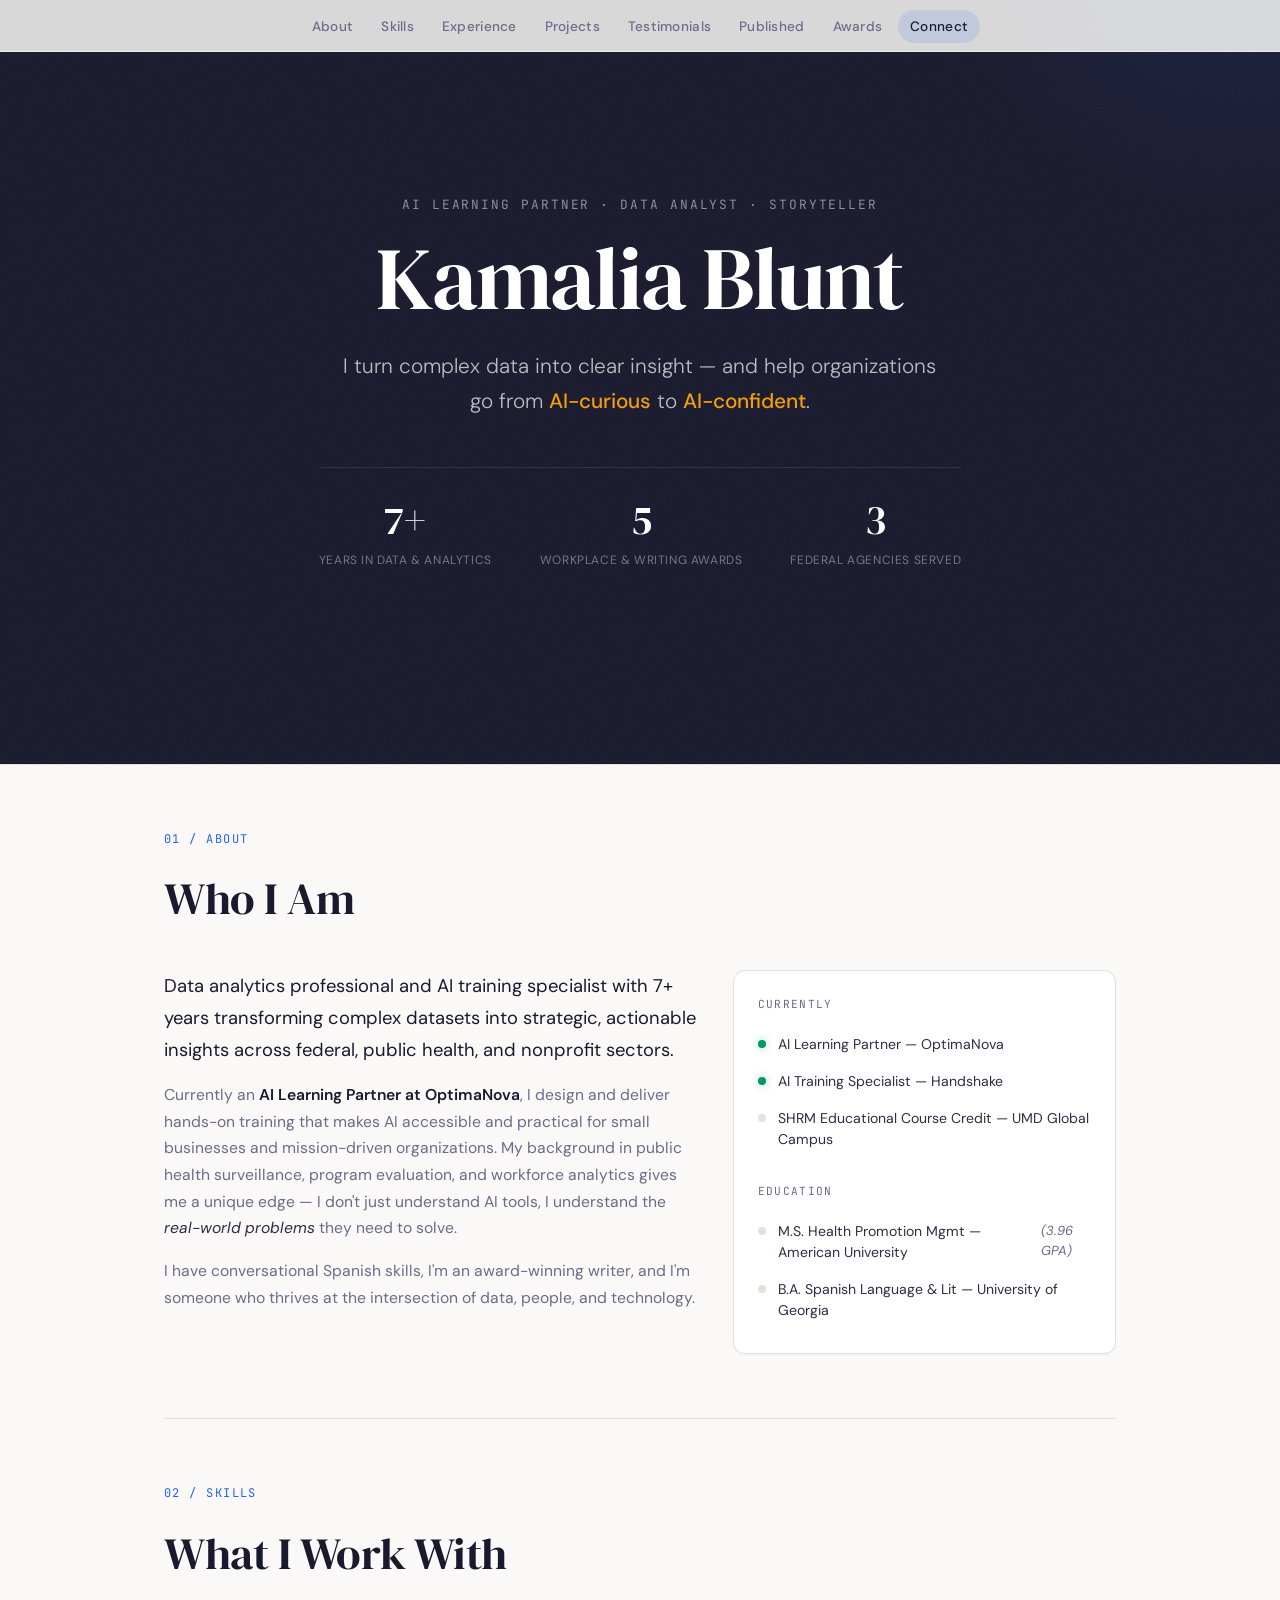
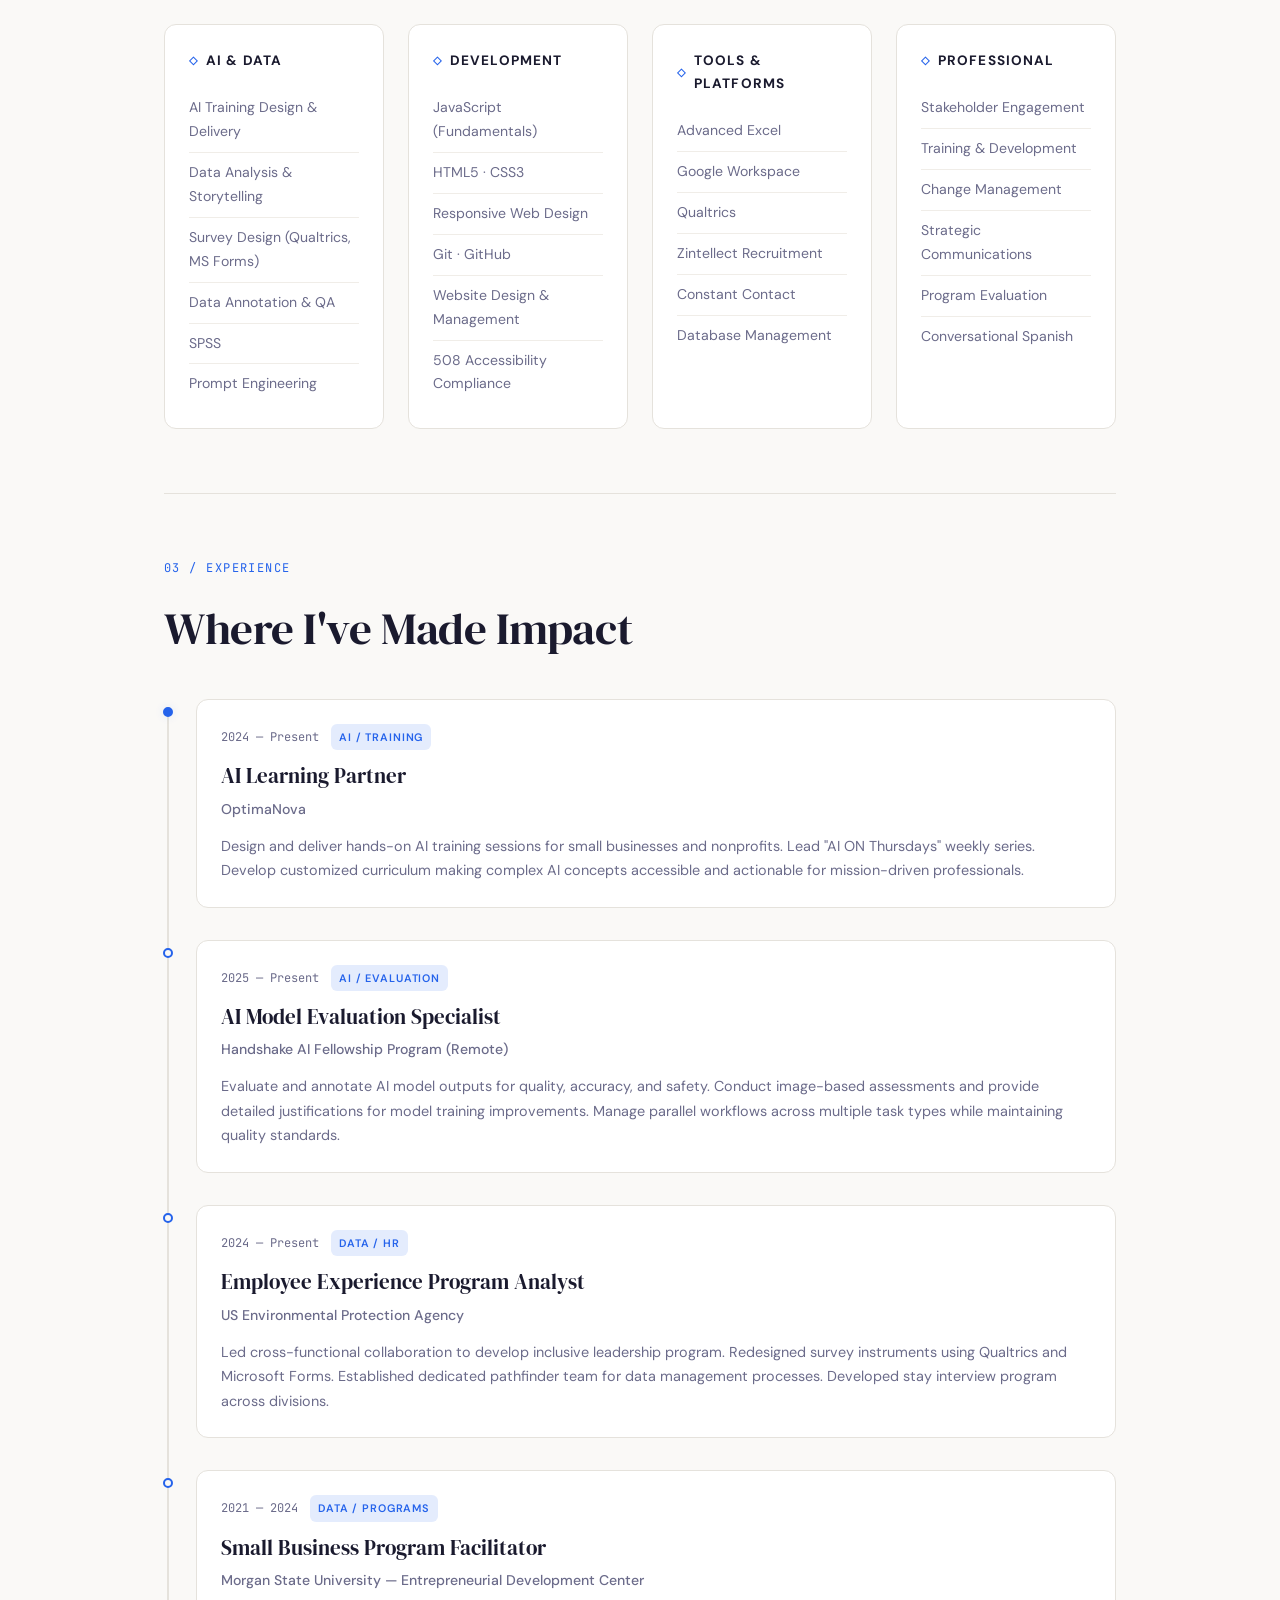
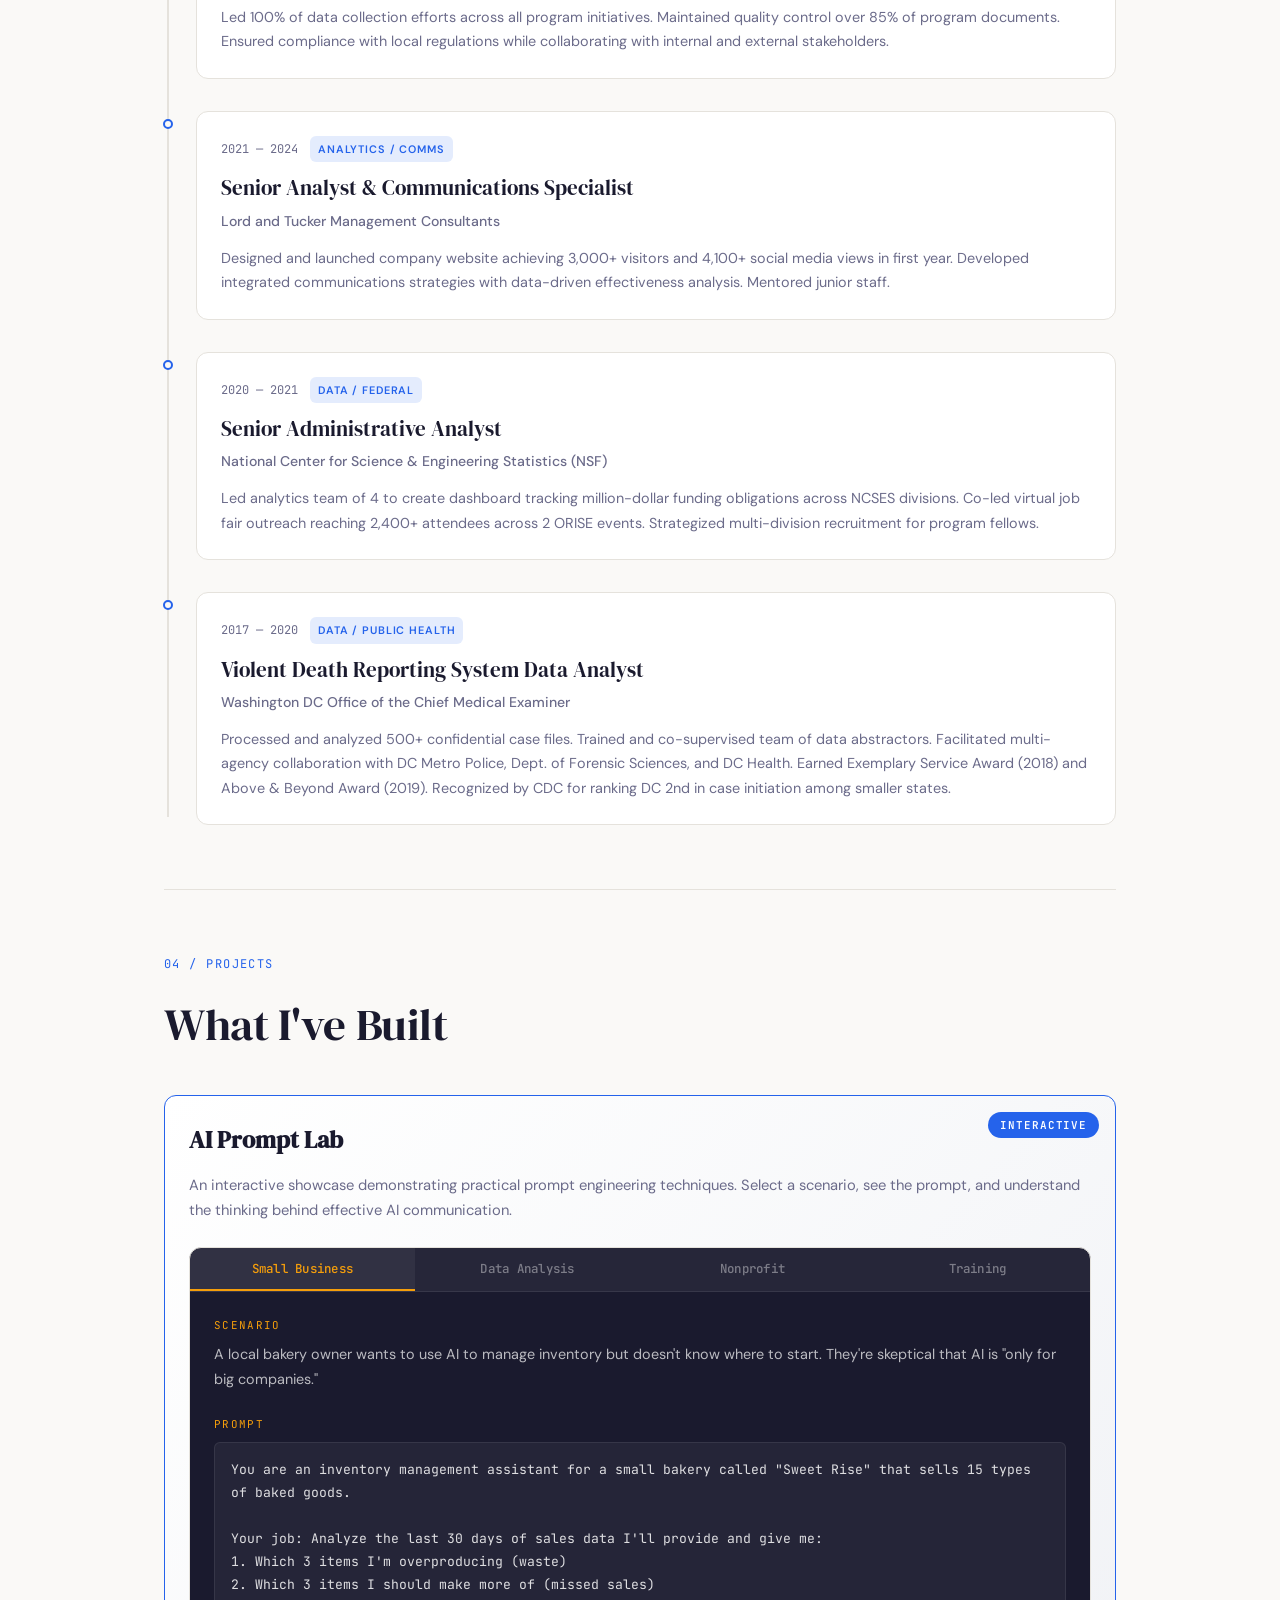
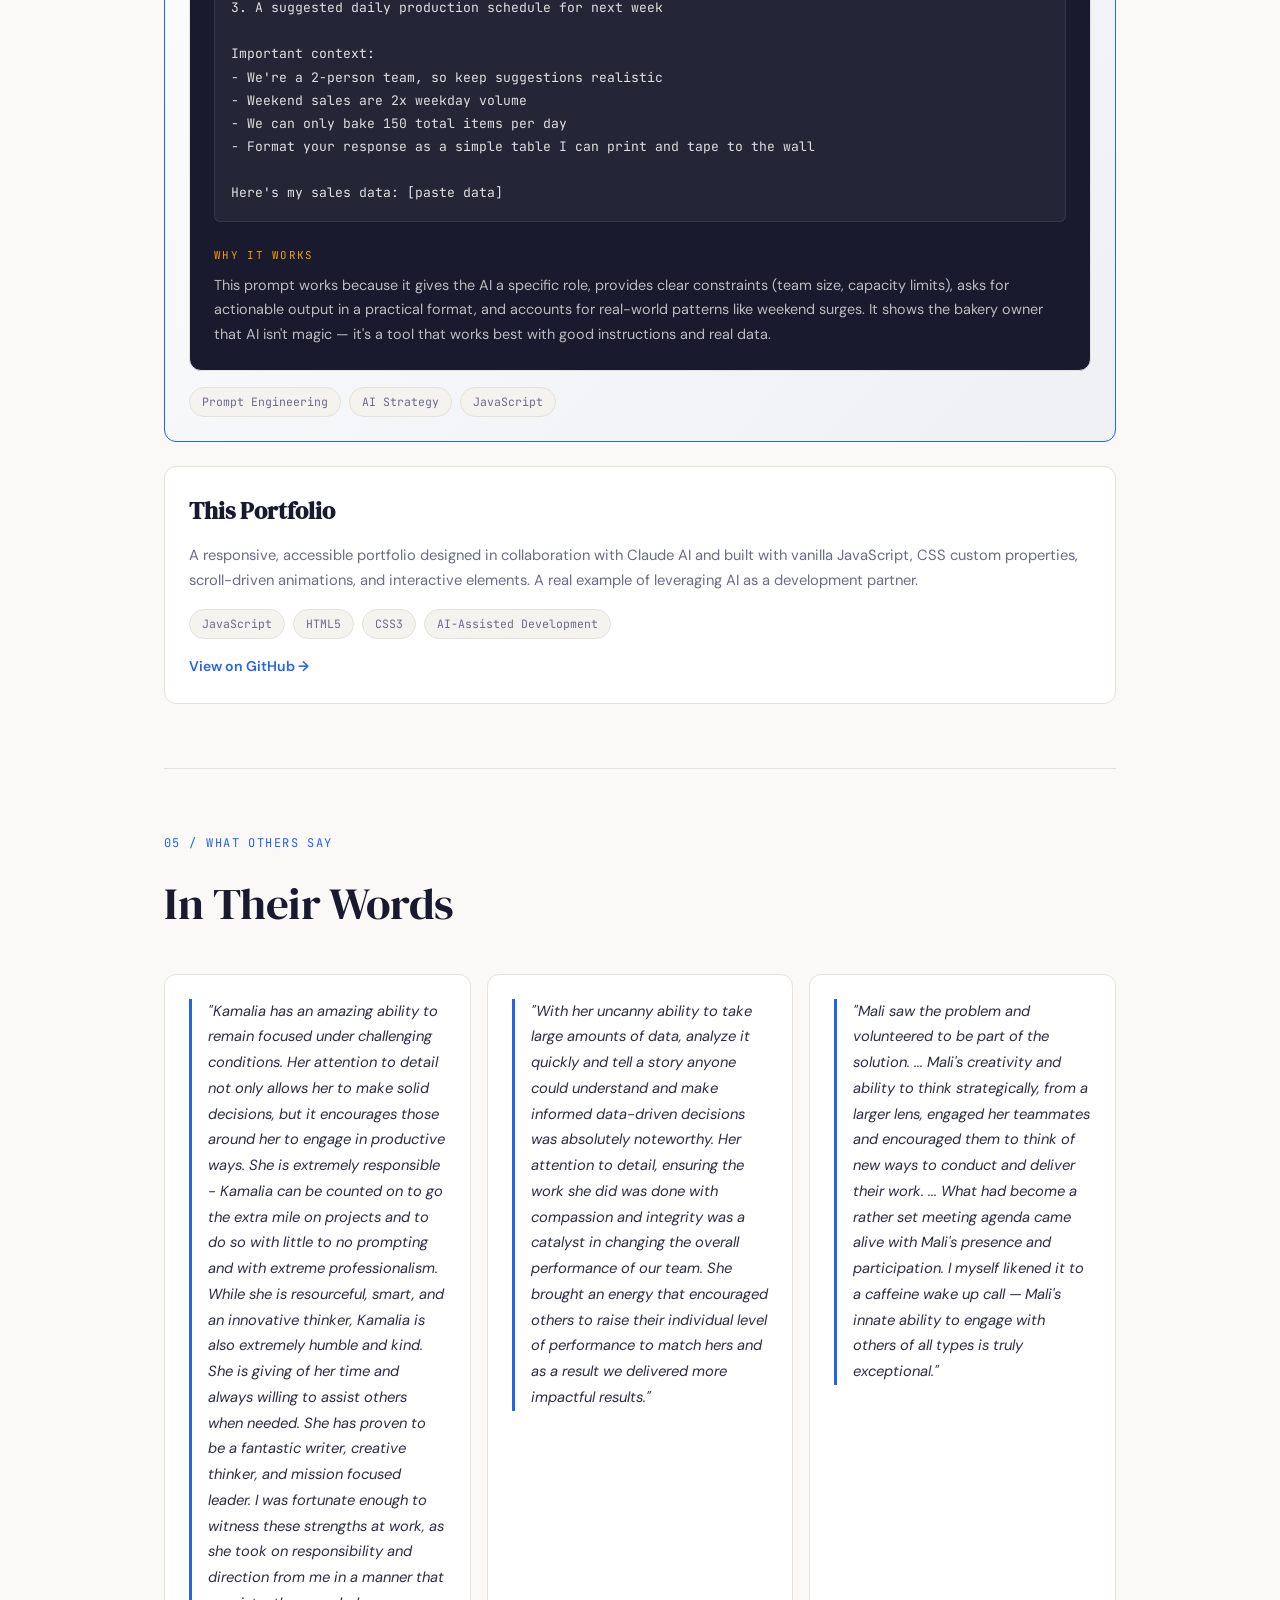
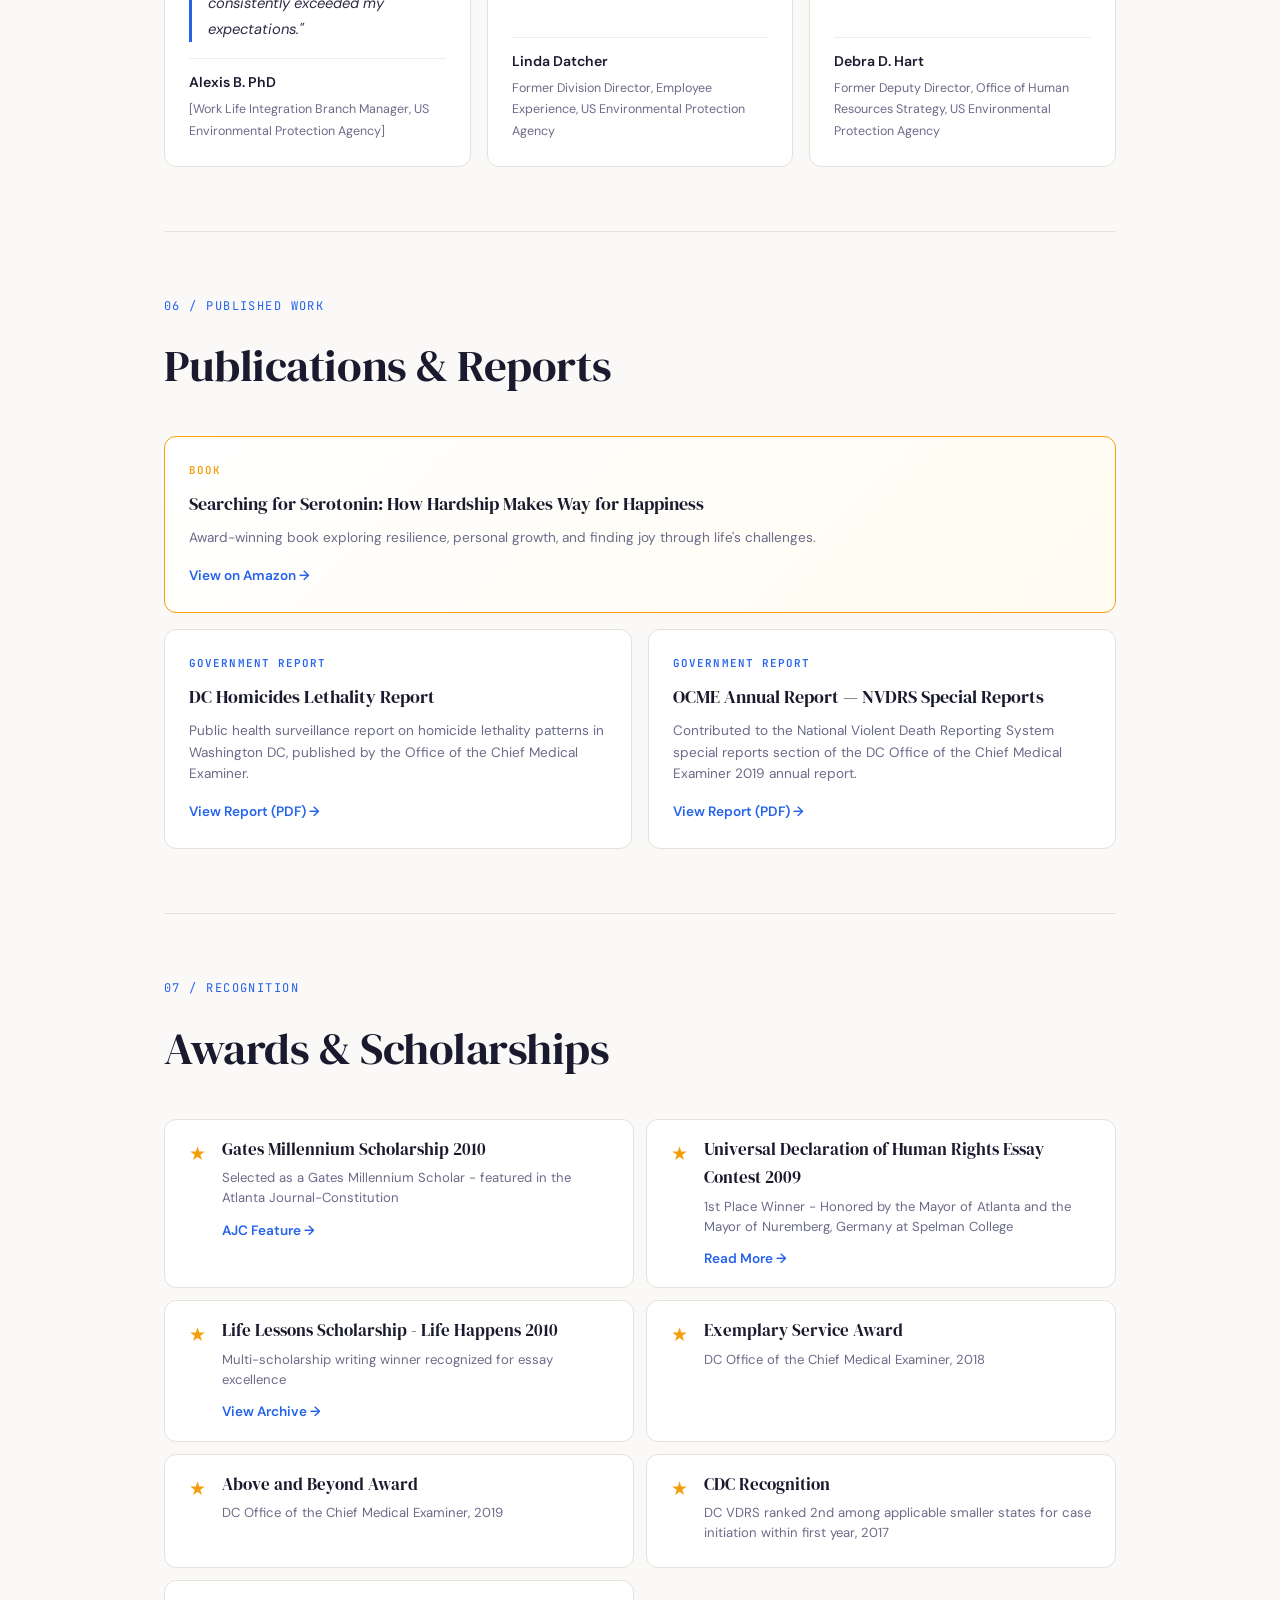
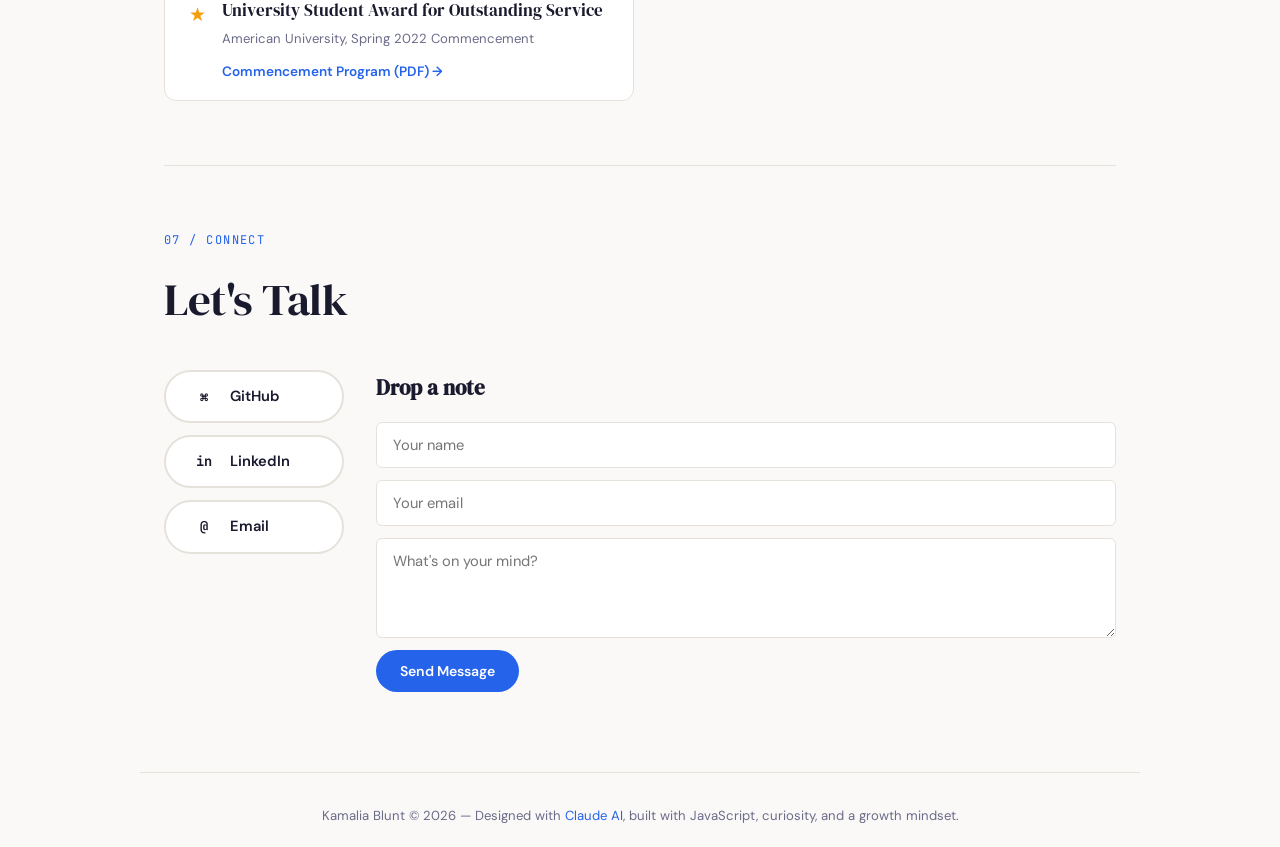
==== commit 355163f3: "Removed Data Dashboards project card" ====
--- a/index.html
+++ b/index.html
@@ -127,7 +127,7 @@
                     <li>Google Workspace</li>
                     <li>Qualtrics</li>
                     <li>Zintellect Recruitment</li>
-                    <li>Constant Contact · MailChimp</li>
+                    <li>Constant Contact</li>
                     <li>Database Management</li>
                 </ul>
             </div>
@@ -361,7 +361,7 @@
             <div class="award-item">
                 <span class="award-icon">★</span>
                 <div>
-                    <h3>Gates Millennium Scholarship</h3>
+                    <h3>Gates Millennium Scholarship 2010</h3>
                     <p>Selected as a Gates Millennium Scholar - featured in the Atlanta Journal-Constitution</p>
                     <a href="https://www.ajc.com/news/local/gates-millennium-scholarship-winners/LV7Nn6rbrVG0fpaz4hsI3K/" target="_blank" class="published-link">AJC Feature →</a>
                 </div>
@@ -369,7 +369,7 @@
             <div class="award-item">
                 <span class="award-icon">★</span>
                 <div>
-                    <h3>Universal Declaration of Human Rights Essay Contest</h3>
+                    <h3>Universal Declaration of Human Rights Essay Contest 2009</h3>
                     <p>1st Place Winner - Honored by the Mayor of Atlanta and the Mayor of Nuremberg, Germany at Spelman College</p>
                     <a href="https://apstoday.us/tag/spelman-college/" target="_blank" class="published-link">Read More →</a>
                 </div>
@@ -377,7 +377,7 @@
             <div class="award-item">
                 <span class="award-icon">★</span>
                 <div>
-                    <h3>Life Lessons Scholarship - Life Happens</h3>
+                    <h3>Life Lessons Scholarship - Life Happens 2010</h3>
                     <p>Multi-scholarship writing winner recognized for essay excellence</p>
                     <a href="https://lifehappens.co/life-lessons-scholarship-program/archive/" target="_blank" class="published-link">View Archive →</a>
                 </div>
